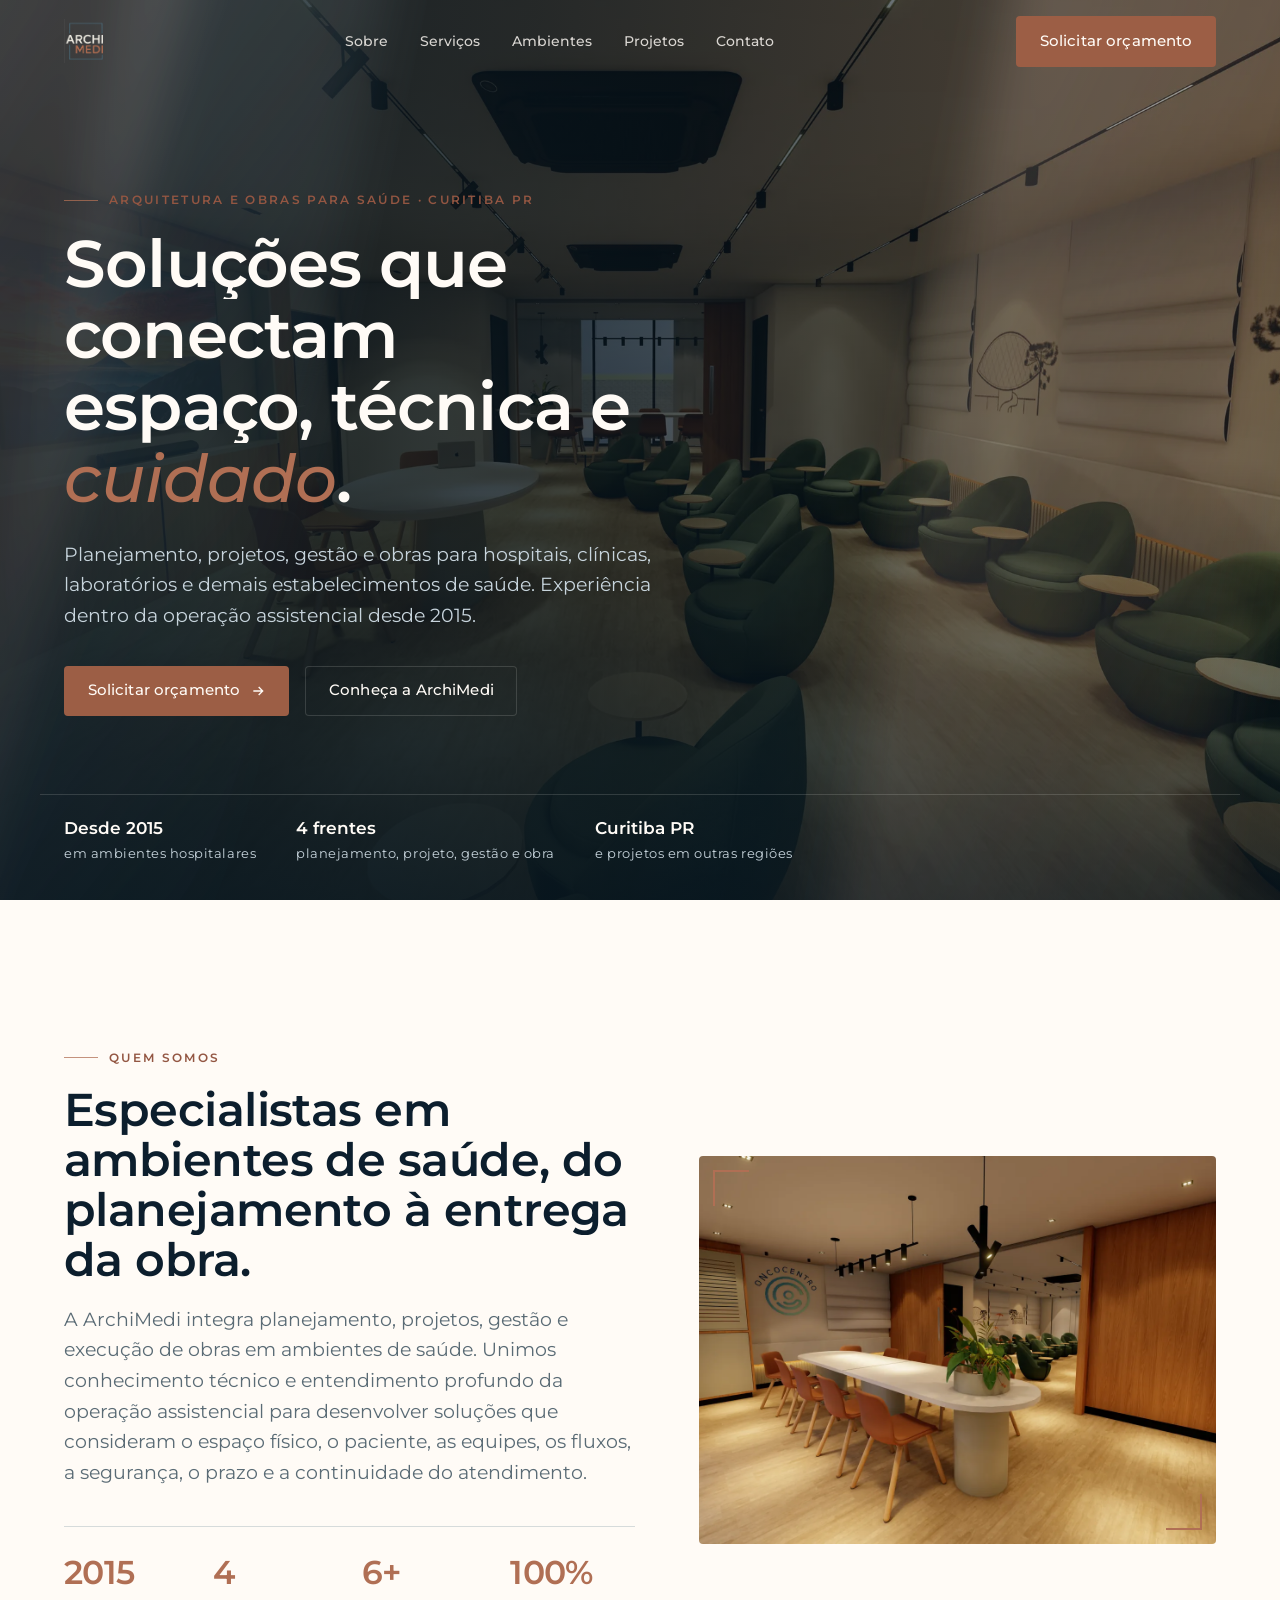
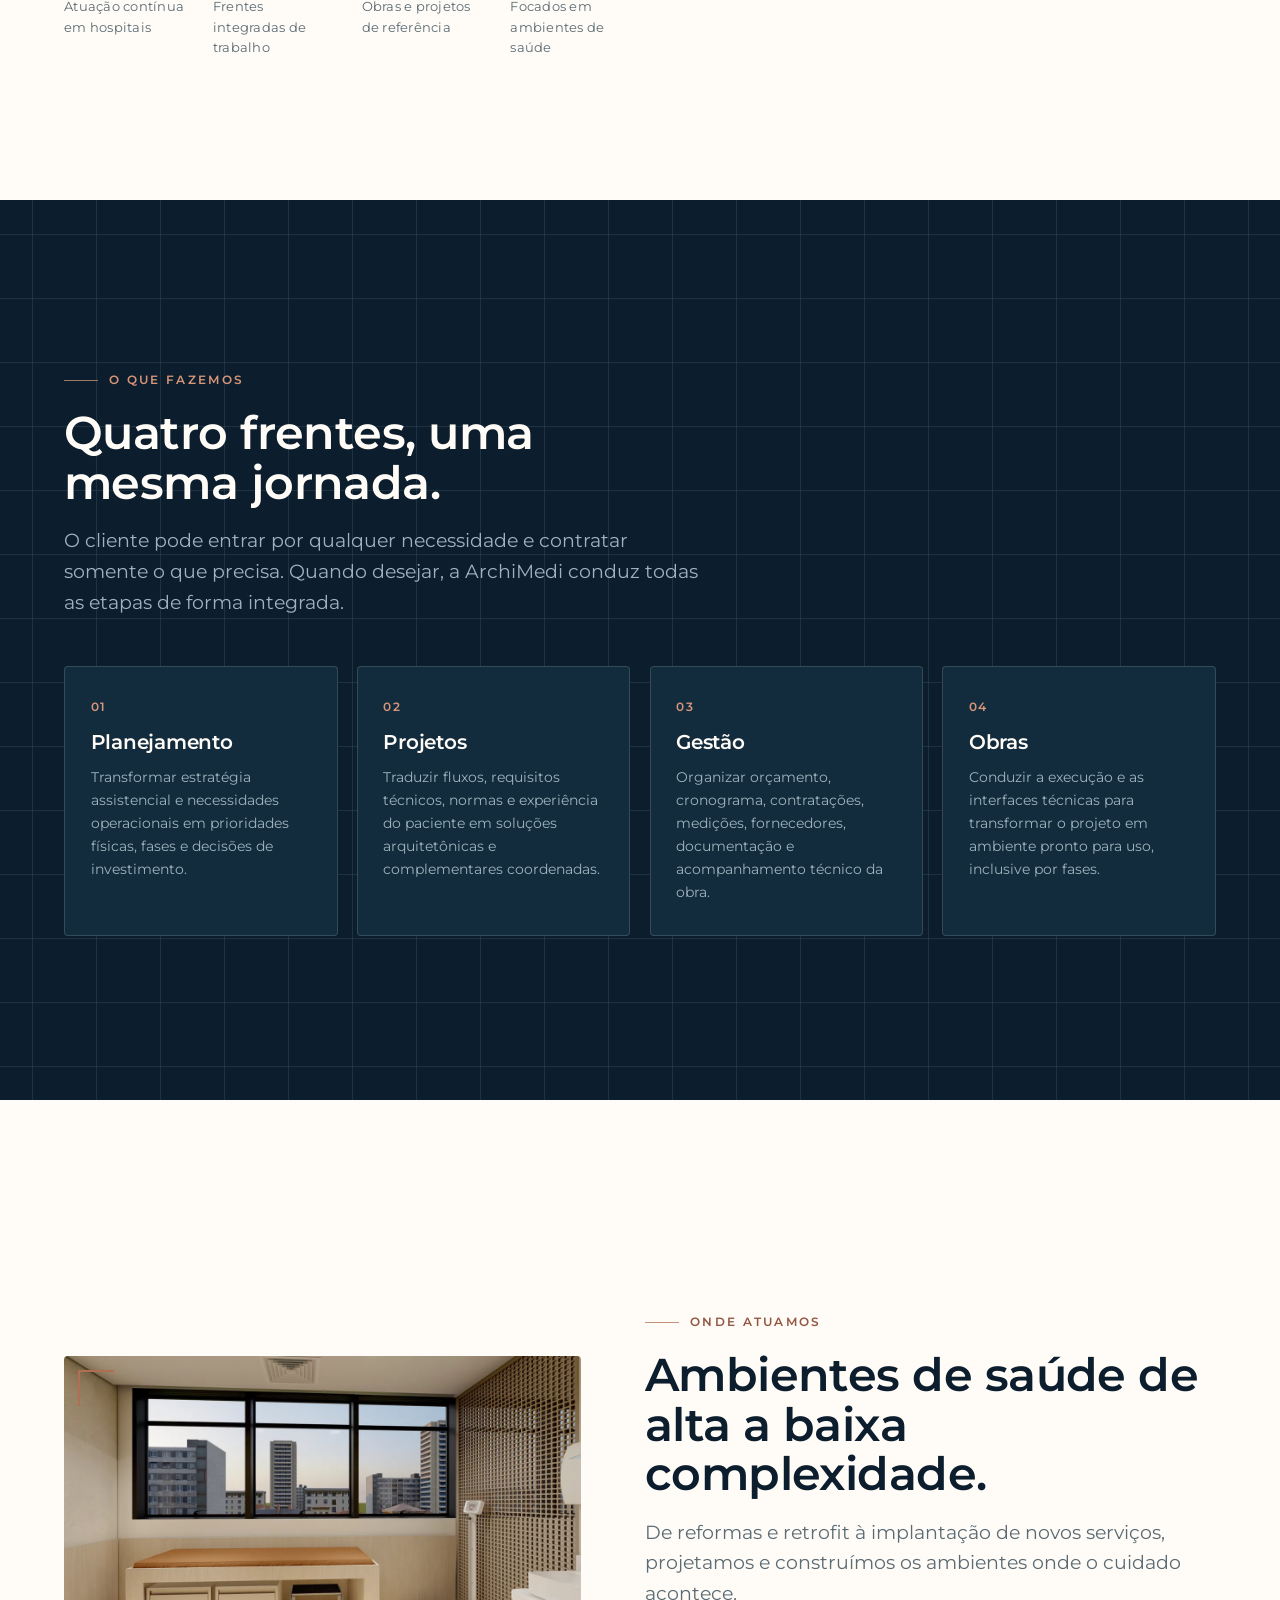
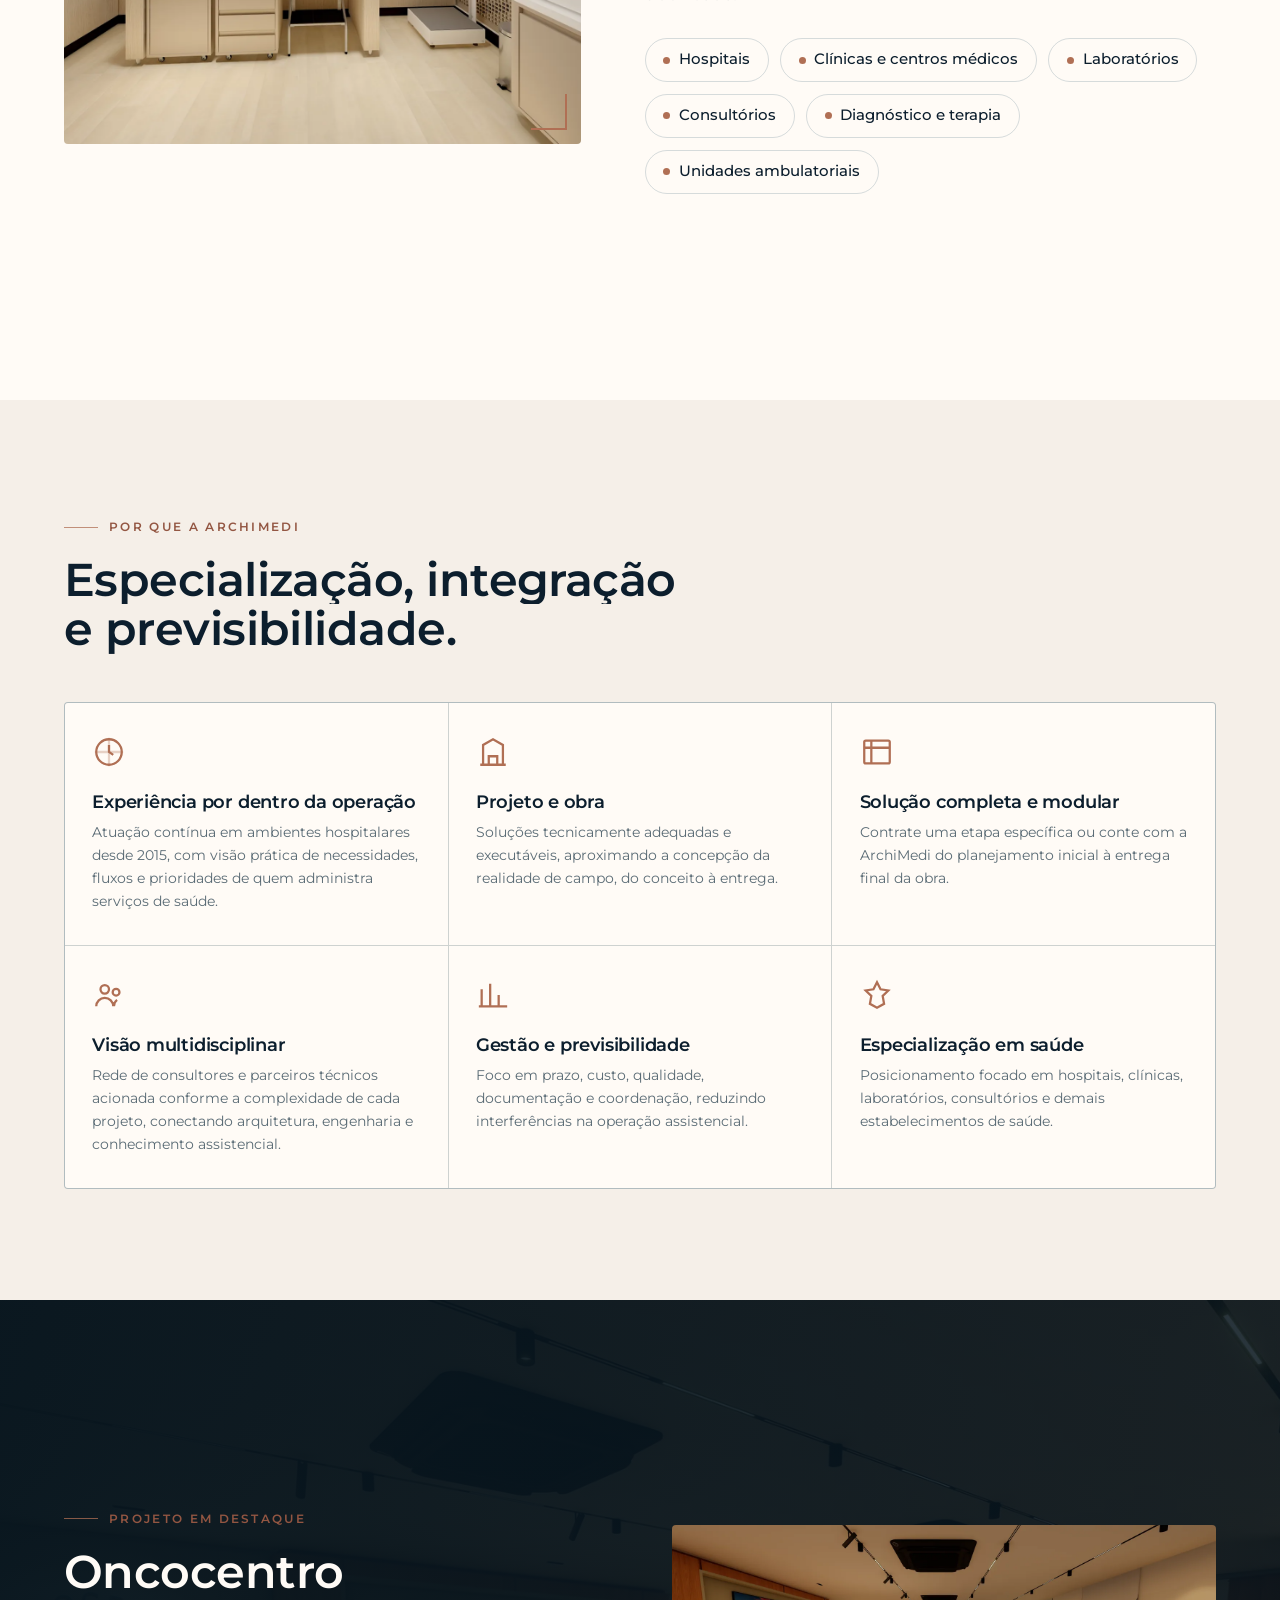
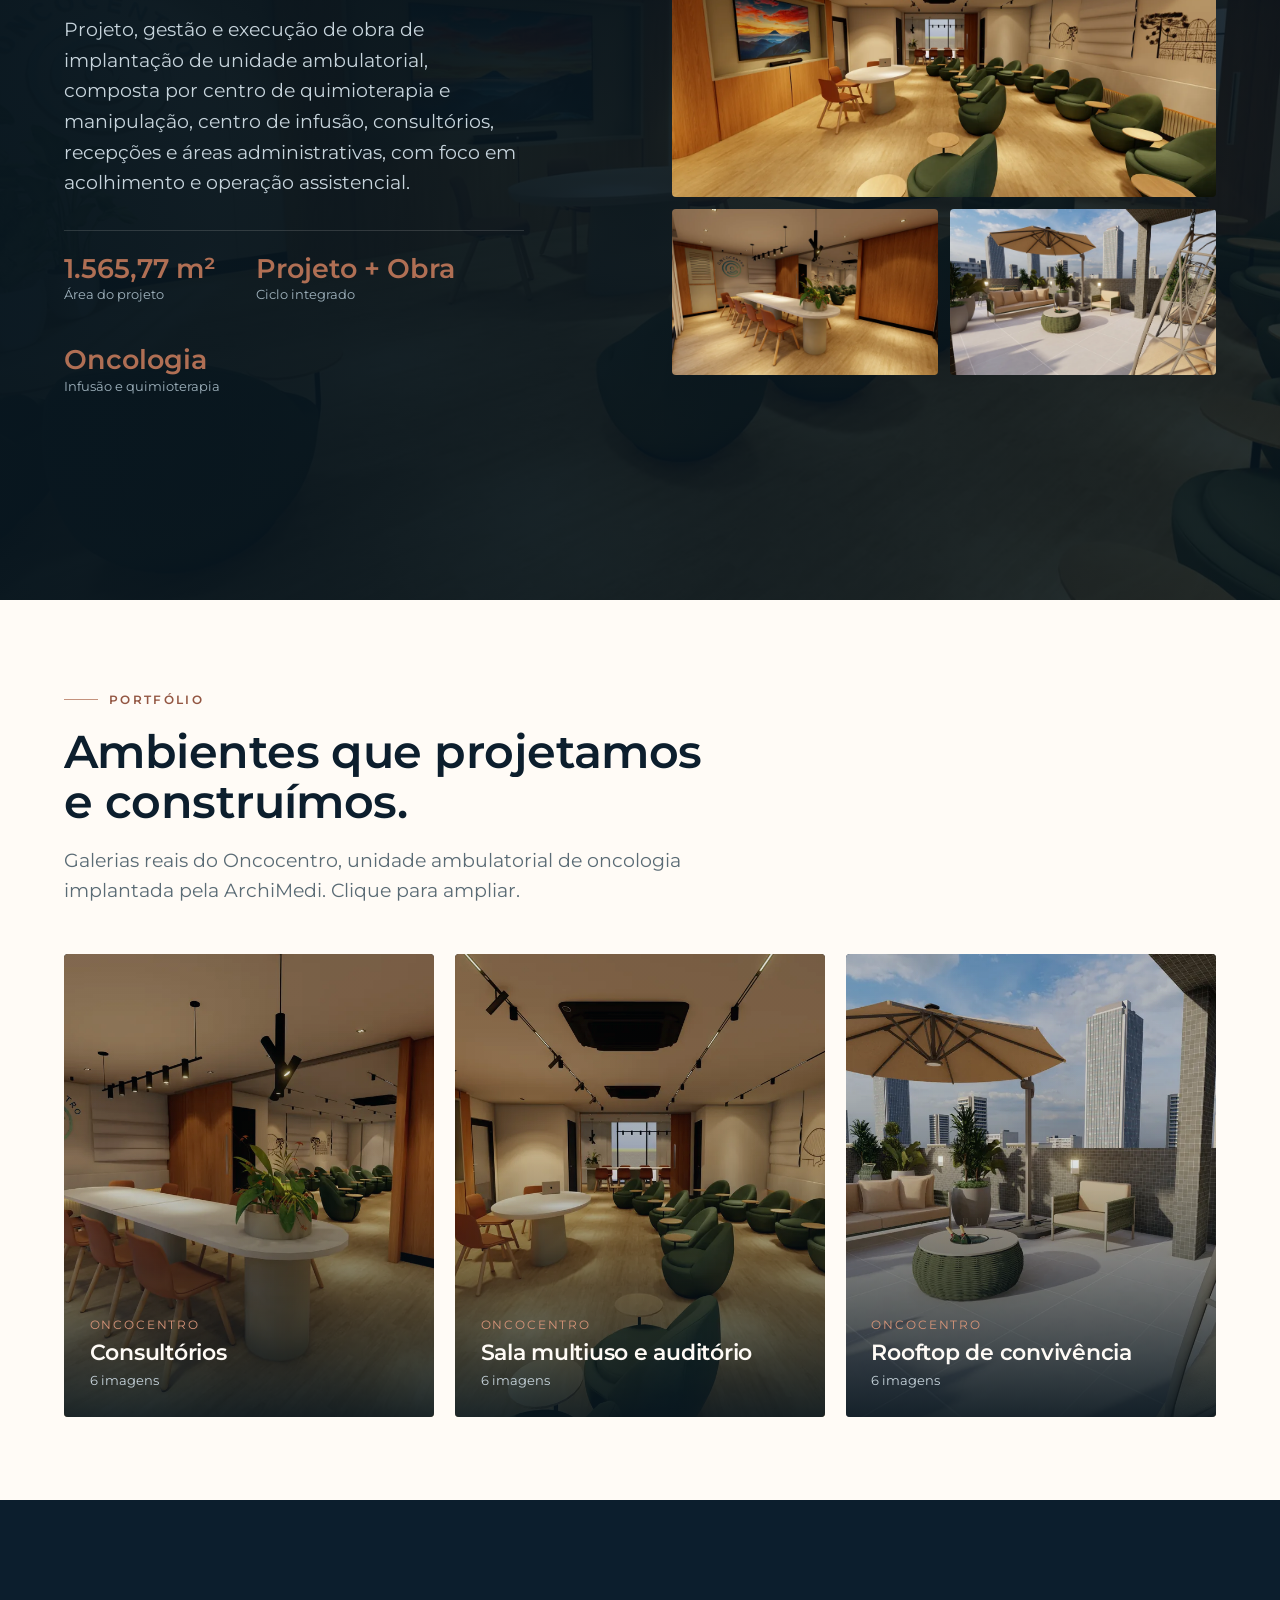
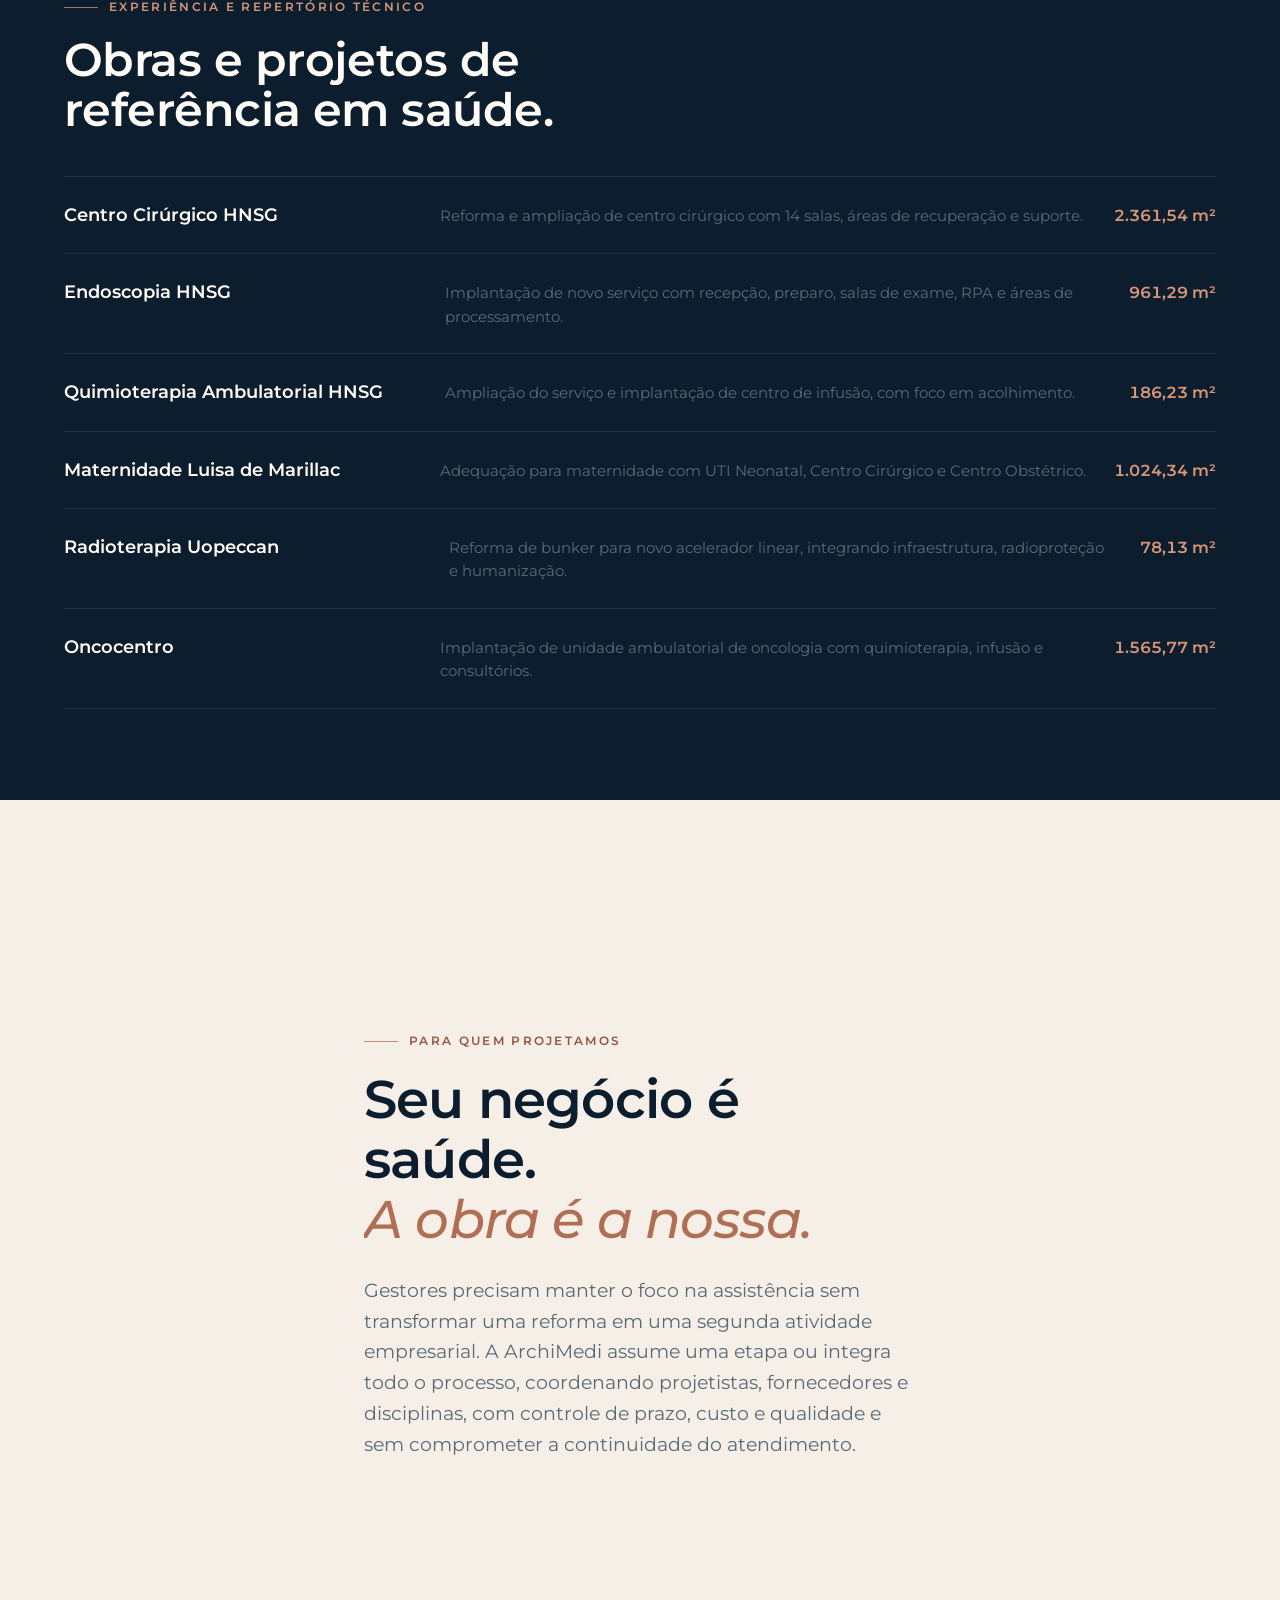
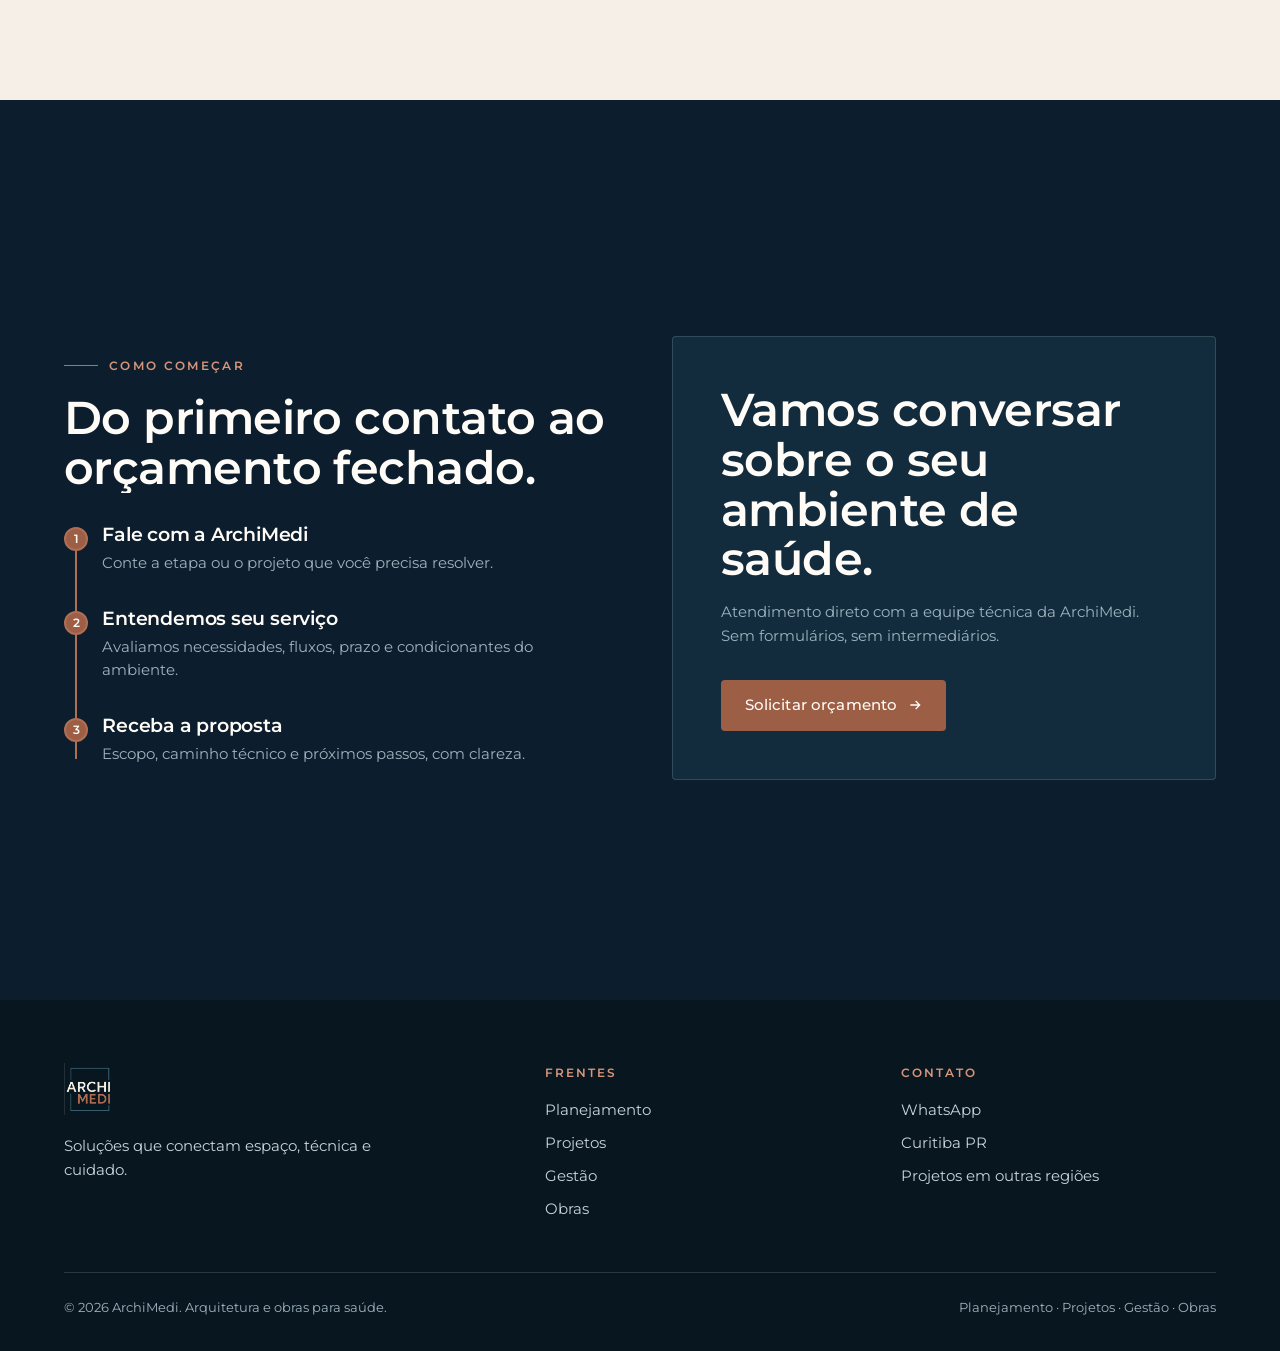
==== public_html/index.html @ e1d3fda1 "ArchiMedi: site institucional (deploy-vercel + public_html) Front-end estático (HTML/CSS/JS vanilla)" ====
<!doctype html>
<html lang="pt-BR" data-motion="on">
<head>
<meta charset="utf-8">
<meta name="viewport" content="width=device-width, initial-scale=1, viewport-fit=cover">
<title>ArchiMedi | Arquitetura e obras para saúde</title>
<meta name="description" content="ArchiMedi: planejamento, projetos, gestão e obras para ambientes de saúde. Arquitetura hospitalar, projeto de clínica e obra hospitalar com experiência na operação assistencial desde 2015. Curitiba PR.">
<meta name="theme-color" content="#0C1E2D">
<link rel="canonical" href="https://archimedi.com.br/">
<meta property="og:type" content="website">
<meta property="og:title" content="ArchiMedi | Arquitetura e obras para saúde">
<meta property="og:description" content="Soluções que conectam espaço, técnica e cuidado. Planejamento, projetos, gestão e obras para hospitais, clínicas e laboratórios.">
<meta property="og:image" content="assets/img/hero.webp">
<link rel="icon" href="assets/img/favicon.svg" type="image/svg+xml">
<link rel="preconnect" href="https://fonts.googleapis.com">
<link rel="preconnect" href="https://fonts.gstatic.com" crossorigin>
<link href="https://fonts.googleapis.com/css2?family=Montserrat:ital,wght@0,300;0,400;0,500;0,600;1,400;1,500&display=swap" rel="stylesheet">
<link rel="stylesheet" href="css/styles.css">
<noscript><style>html[data-motion] [data-reveal]{opacity:1!important;transform:none!important;filter:none!important}.loader{display:none!important}</style></noscript>
</head>
<body>

<!-- LOADER -->
<div class="loader" aria-hidden="true">
  <img src="assets/logos/logo-on-dark.webp" alt="">
  <span class="lo-bar"></span>
</div>

<div class="progress" aria-hidden="true"></div>

<!-- HEADER -->
<header class="header">
  <div class="container">
    <a href="#top" class="brand" aria-label="ArchiMedi, página inicial">
      <img src="assets/logos/logo-on-dark.webp" alt="ArchiMedi">
    </a>
    <nav class="nav" aria-label="Navegação principal">
      <a href="#sobre">Sobre</a>
      <a href="#servicos">Serviços</a>
      <a href="#ambientes">Ambientes</a>
      <a href="#projetos">Projetos</a>
      <a href="#contato">Contato</a>
    </nav>
    <div class="header-cta">
      <a class="btn btn-primary" data-wa="os serviços da ArchiMedi">Solicitar orçamento</a>
      <button class="burger" aria-label="Abrir menu" aria-expanded="false"><span></span><span></span><span></span></button>
    </div>
  </div>
</header>

<!-- HERO -->
<section class="hero" id="top">
  <div class="hero-bg"><img src="assets/img/hero.webp" alt="Ambiente de saúde projetado pela ArchiMedi, sala multiuso com iluminação natural"></div>
  <div class="hero-light" aria-hidden="true"><img src="assets/img/hero-light.svg" alt=""></div>
  <div class="container">
    <div class="hero-inner">
      <span class="eyebrow"><span class="rule"></span>Arquitetura e obras para saúde · Curitiba PR</span>
      <h1 class="h-display" data-word>Soluções que conectam espaço, técnica e <em>cuidado</em>.</h1>
      <p class="lead" data-reveal>Planejamento, projetos, gestão e obras para hospitais, clínicas, laboratórios e demais estabelecimentos de saúde. Experiência dentro da operação assistencial desde 2015.</p>
      <div class="hero-actions" data-reveal>
        <a class="btn btn-primary" data-wa="um projeto ou obra em ambiente de saúde">Solicitar orçamento <svg class="arw" width="16" height="16" viewBox="0 0 24 24" fill="none" stroke="currentColor" stroke-width="2"><path d="M5 12h14M13 6l6 6-6 6"/></svg></a>
        <a class="btn btn-ghost" href="#sobre">Conheça a ArchiMedi</a>
      </div>
    </div>
  </div>
  <div class="hero-meta" aria-hidden="false">
    <div class="container">
      <div class="mi"><b>Desde 2015</b>em ambientes hospitalares</div>
      <div class="mi"><b>4 frentes</b>planejamento, projeto, gestão e obra</div>
      <div class="mi"><b>Curitiba PR</b>e projetos em outras regiões</div>
    </div>
  </div>
</section>

<!-- QUEM SOMOS -->
<section class="section" id="sobre">
  <div class="container">
    <div class="split">
      <div class="about-text">
        <span class="eyebrow" data-reveal><span class="rule"></span>Quem somos</span>
        <h2 class="h-section" data-word>Especialistas em ambientes de saúde, do planejamento à entrega da obra.</h2>
        <p class="lead" data-reveal style="margin-top:1.2rem">A ArchiMedi integra planejamento, projetos, gestão e execução de obras em ambientes de saúde. Unimos conhecimento técnico e entendimento profundo da operação assistencial para desenvolver soluções que consideram o espaço físico, o paciente, as equipes, os fluxos, a segurança, o prazo e a continuidade do atendimento.</p>
        <div class="stats">
          <div class="stat" data-reveal><b>2015</b><span>Atuação contínua em hospitais</span></div>
          <div class="stat" data-reveal><b data-count="4">4</b><span>Frentes integradas de trabalho</span></div>
          <div class="stat" data-reveal><b data-count="6" data-suffix="+">6+</b><span>Obras e projetos de referência</span></div>
          <div class="stat" data-reveal><b data-count="100" data-suffix="%">100%</b><span>Focados em ambientes de saúde</span></div>
        </div>
      </div>
      <div class="split-media frame" data-reveal>
        <img src="assets/img/about.webp" alt="Sala de reunião e consultório em ambiente de saúde projetado pela ArchiMedi">
      </div>
    </div>
  </div>
</section>

<!-- SERVIÇOS / PILARES -->
<section class="section dark grid-texture" id="servicos">
  <div class="container">
    <div class="section-head">
      <span class="eyebrow" data-reveal><span class="rule"></span>O que fazemos</span>
      <h2 class="h-section" data-word>Quatro frentes, uma mesma jornada.</h2>
      <p class="lead" data-reveal>O cliente pode entrar por qualquer necessidade e contratar somente o que precisa. Quando desejar, a ArchiMedi conduz todas as etapas de forma integrada.</p>
    </div>
    <div class="pillars">
      <article class="pillar" data-reveal>
        <div class="num">01</div><h3>Planejamento</h3>
        <p>Transformar estratégia assistencial e necessidades operacionais em prioridades físicas, fases e decisões de investimento.</p>
        <span class="barline"></span>
      </article>
      <article class="pillar" data-reveal>
        <div class="num">02</div><h3>Projetos</h3>
        <p>Traduzir fluxos, requisitos técnicos, normas e experiência do paciente em soluções arquitetônicas e complementares coordenadas.</p>
        <span class="barline"></span>
      </article>
      <article class="pillar" data-reveal>
        <div class="num">03</div><h3>Gestão</h3>
        <p>Organizar orçamento, cronograma, contratações, medições, fornecedores, documentação e acompanhamento técnico da obra.</p>
        <span class="barline"></span>
      </article>
      <article class="pillar" data-reveal>
        <div class="num">04</div><h3>Obras</h3>
        <p>Conduzir a execução e as interfaces técnicas para transformar o projeto em ambiente pronto para uso, inclusive por fases.</p>
        <span class="barline"></span>
      </article>
    </div>
  </div>
</section>

<!-- AMBIENTES -->
<section class="section" id="ambientes">
  <div class="container">
    <div class="split rev">
      <div class="split-media frame" data-reveal>
        <img src="assets/img/ambientes.webp" alt="Consultório e sala técnica de ambiente de saúde">
      </div>
      <div>
        <span class="eyebrow" data-reveal><span class="rule"></span>Onde atuamos</span>
        <h2 class="h-section" data-word>Ambientes de saúde de alta a baixa complexidade.</h2>
        <p class="lead" data-reveal style="margin-top:1.1rem">De reformas e retrofit à implantação de novos serviços, projetamos e construímos os ambientes onde o cuidado acontece.</p>
        <div class="env-list">
          <span class="chip" data-reveal><span class="dot"></span>Hospitais</span>
          <span class="chip" data-reveal><span class="dot"></span>Clínicas e centros médicos</span>
          <span class="chip" data-reveal><span class="dot"></span>Laboratórios</span>
          <span class="chip" data-reveal><span class="dot"></span>Consultórios</span>
          <span class="chip" data-reveal><span class="dot"></span>Diagnóstico e terapia</span>
          <span class="chip" data-reveal><span class="dot"></span>Unidades ambulatoriais</span>
        </div>
      </div>
    </div>
  </div>
</section>

<!-- DIFERENCIAIS -->
<section class="section" id="diferenciais" style="background:#F5EFE8">
  <div class="container">
    <div class="section-head">
      <span class="eyebrow" data-reveal><span class="rule"></span>Por que a ArchiMedi</span>
      <h2 class="h-section" data-word>Especialização, integração e previsibilidade.</h2>
    </div>
    <div class="diffs">
      <div class="diff" data-reveal>
        <svg class="di" viewBox="0 0 24 24" fill="none" stroke="currentColor" stroke-width="1.6"><path d="M12 2v20M2 12h20" opacity=".3"/><circle cx="12" cy="12" r="9"/><path d="M12 7v5l3 2"/></svg>
        <h3>Experiência por dentro da operação</h3>
        <p>Atuação contínua em ambientes hospitalares desde 2015, com visão prática de necessidades, fluxos e prioridades de quem administra serviços de saúde.</p>
      </div>
      <div class="diff" data-reveal>
        <svg class="di" viewBox="0 0 24 24" fill="none" stroke="currentColor" stroke-width="1.6"><path d="M3 21h18M5 21V7l7-4 7 4v14M9 21v-6h6v6"/></svg>
        <h3>Projeto e obra</h3>
        <p>Soluções tecnicamente adequadas e executáveis, aproximando a concepção da realidade de campo, do conceito à entrega.</p>
      </div>
      <div class="diff" data-reveal>
        <svg class="di" viewBox="0 0 24 24" fill="none" stroke="currentColor" stroke-width="1.6"><rect x="3" y="4" width="18" height="16" rx="1"/><path d="M3 9h18M8 4v16"/></svg>
        <h3>Solução completa e modular</h3>
        <p>Contrate uma etapa específica ou conte com a ArchiMedi do planejamento inicial à entrega final da obra.</p>
      </div>
      <div class="diff" data-reveal>
        <svg class="di" viewBox="0 0 24 24" fill="none" stroke="currentColor" stroke-width="1.6"><circle cx="9" cy="8" r="3"/><circle cx="17" cy="10" r="2.4"/><path d="M3 20c0-3.3 2.7-6 6-6s6 2.7 6 6M15.5 20c0-2 .8-3.6 2.2-4.6"/></svg>
        <h3>Visão multidisciplinar</h3>
        <p>Rede de consultores e parceiros técnicos acionada conforme a complexidade de cada projeto, conectando arquitetura, engenharia e conhecimento assistencial.</p>
      </div>
      <div class="diff" data-reveal>
        <svg class="di" viewBox="0 0 24 24" fill="none" stroke="currentColor" stroke-width="1.6"><path d="M4 20V8M10 20V4M16 20v-8M22 20H2"/></svg>
        <h3>Gestão e previsibilidade</h3>
        <p>Foco em prazo, custo, qualidade, documentação e coordenação, reduzindo interferências na operação assistencial.</p>
      </div>
      <div class="diff" data-reveal>
        <svg class="di" viewBox="0 0 24 24" fill="none" stroke="currentColor" stroke-width="1.6"><path d="M12 3l2.5 5 5.5.8-4 3.9 1 5.5L12 21l-5-2.8 1-5.5-4-3.9 5.5-.8z"/></svg>
        <h3>Especialização em saúde</h3>
        <p>Posicionamento focado em hospitais, clínicas, laboratórios, consultórios e demais estabelecimentos de saúde.</p>
      </div>
    </div>
  </div>
</section>

<!-- DESTAQUE: ONCOCENTRO -->
<section class="showcase" id="projetos">
  <div class="showcase-bg"><img src="assets/img/showcase.webp" alt=""></div>
  <div class="container">
    <div class="showcase-grid">
      <div class="showcase-copy">
        <span class="eyebrow" data-reveal><span class="rule"></span>Projeto em destaque</span>
        <h2 class="h-section" data-word>Oncocentro</h2>
        <p class="lead" data-reveal style="margin-top:1.1rem">Projeto, gestão e execução de obra de implantação de unidade ambulatorial, composta por centro de quimioterapia e manipulação, centro de infusão, consultórios, recepções e áreas administrativas, com foco em acolhimento e operação assistencial.</p>
        <div class="showcase-stats">
          <div class="s" data-reveal><b>1.565,77 m²</b><span>Área do projeto</span></div>
          <div class="s" data-reveal><b>Projeto + Obra</b><span>Ciclo integrado</span></div>
          <div class="s" data-reveal><b>Oncologia</b><span>Infusão e quimioterapia</span></div>
        </div>
      </div>
      <div class="mini-gal" data-reveal>
        <figure class="gitem" data-gallery="assets/img/portfolio/sala-auditorio/00.webp|assets/img/portfolio/sala-auditorio/01.webp|assets/img/portfolio/sala-auditorio/02.webp|assets/img/portfolio/sala-auditorio/03.webp|assets/img/portfolio/sala-auditorio/04.webp|assets/img/portfolio/sala-auditorio/05.webp"><img src="assets/img/portfolio/sala-auditorio/00.webp" alt="Sala multiuso e auditório do Oncocentro"></figure>
        <figure class="gitem" data-gallery="assets/img/portfolio/consultorios/00.webp|assets/img/portfolio/consultorios/01.webp|assets/img/portfolio/consultorios/02.webp|assets/img/portfolio/consultorios/03.webp|assets/img/portfolio/consultorios/04.webp|assets/img/portfolio/consultorios/05.webp"><img src="assets/img/portfolio/consultorios/00.webp" alt="Consultório do Oncocentro"></figure>
        <figure class="gitem" data-gallery="assets/img/portfolio/rooftop/00.webp|assets/img/portfolio/rooftop/01.webp|assets/img/portfolio/rooftop/02.webp|assets/img/portfolio/rooftop/03.webp|assets/img/portfolio/rooftop/04.webp|assets/img/portfolio/rooftop/05.webp"><img src="assets/img/portfolio/rooftop/00.webp" alt="Rooftop de convivência do Oncocentro"></figure>
      </div>
    </div>
  </div>
</section>

<!-- PORTFÓLIO GRID -->
<section class="section" id="portfolio">
  <div class="container">
    <div class="section-head">
      <span class="eyebrow" data-reveal><span class="rule"></span>Portfólio</span>
      <h2 class="h-section" data-word>Ambientes que projetamos e construímos.</h2>
      <p class="lead" data-reveal>Galerias reais do Oncocentro, unidade ambulatorial de oncologia implantada pela ArchiMedi. Clique para ampliar.</p>
    </div>
    <div class="pf-grid">
      <article class="pf-card" data-reveal data-gallery="assets/img/portfolio/consultorios/00.webp|assets/img/portfolio/consultorios/01.webp|assets/img/portfolio/consultorios/02.webp|assets/img/portfolio/consultorios/03.webp|assets/img/portfolio/consultorios/04.webp|assets/img/portfolio/consultorios/05.webp">
        <img src="assets/img/portfolio/consultorios/00.webp" alt="Consultórios do Oncocentro">
        <div class="pf-zoom"><svg viewBox="0 0 24 24" fill="none" stroke="currentColor" stroke-width="2"><circle cx="11" cy="11" r="7"/><path d="M21 21l-4.3-4.3M11 8v6M8 11h6"/></svg></div>
        <div class="pf-ov"><span class="pf-city">Oncocentro</span><h3>Consultórios</h3><span class="pf-count">6 imagens</span></div>
      </article>
      <article class="pf-card" data-reveal data-gallery="assets/img/portfolio/sala-auditorio/00.webp|assets/img/portfolio/sala-auditorio/01.webp|assets/img/portfolio/sala-auditorio/02.webp|assets/img/portfolio/sala-auditorio/03.webp|assets/img/portfolio/sala-auditorio/04.webp|assets/img/portfolio/sala-auditorio/05.webp">
        <img src="assets/img/portfolio/sala-auditorio/00.webp" alt="Sala multiuso e auditório do Oncocentro">
        <div class="pf-zoom"><svg viewBox="0 0 24 24" fill="none" stroke="currentColor" stroke-width="2"><circle cx="11" cy="11" r="7"/><path d="M21 21l-4.3-4.3M11 8v6M8 11h6"/></svg></div>
        <div class="pf-ov"><span class="pf-city">Oncocentro</span><h3>Sala multiuso e auditório</h3><span class="pf-count">6 imagens</span></div>
      </article>
      <article class="pf-card" data-reveal data-gallery="assets/img/portfolio/rooftop/00.webp|assets/img/portfolio/rooftop/01.webp|assets/img/portfolio/rooftop/02.webp|assets/img/portfolio/rooftop/03.webp|assets/img/portfolio/rooftop/04.webp|assets/img/portfolio/rooftop/05.webp">
        <img src="assets/img/portfolio/rooftop/00.webp" alt="Rooftop de convivência do Oncocentro">
        <div class="pf-zoom"><svg viewBox="0 0 24 24" fill="none" stroke="currentColor" stroke-width="2"><circle cx="11" cy="11" r="7"/><path d="M21 21l-4.3-4.3M11 8v6M8 11h6"/></svg></div>
        <div class="pf-ov"><span class="pf-city">Oncocentro</span><h3>Rooftop de convivência</h3><span class="pf-count">6 imagens</span></div>
      </article>
    </div>
  </div>
</section>

<!-- REPERTÓRIO TÉCNICO -->
<section class="section dark" id="repertorio">
  <div class="container">
    <div class="section-head">
      <span class="eyebrow" data-reveal><span class="rule"></span>Experiência e repertório técnico</span>
      <h2 class="h-section" data-word>Obras e projetos de referência em saúde.</h2>
    </div>
    <div class="repo">
      <div class="repo-row" data-reveal><div class="rp-name">Centro Cirúrgico HNSG</div><div class="rp-desc">Reforma e ampliação de centro cirúrgico com 14 salas, áreas de recuperação e suporte.</div><div class="rp-area">2.361,54 m²</div></div>
      <div class="repo-row" data-reveal><div class="rp-name">Endoscopia HNSG</div><div class="rp-desc">Implantação de novo serviço com recepção, preparo, salas de exame, RPA e áreas de processamento.</div><div class="rp-area">961,29 m²</div></div>
      <div class="repo-row" data-reveal><div class="rp-name">Quimioterapia Ambulatorial HNSG</div><div class="rp-desc">Ampliação do serviço e implantação de centro de infusão, com foco em acolhimento.</div><div class="rp-area">186,23 m²</div></div>
      <div class="repo-row" data-reveal><div class="rp-name">Maternidade Luisa de Marillac</div><div class="rp-desc">Adequação para maternidade com UTI Neonatal, Centro Cirúrgico e Centro Obstétrico.</div><div class="rp-area">1.024,34 m²</div></div>
      <div class="repo-row" data-reveal><div class="rp-name">Radioterapia Uopeccan</div><div class="rp-desc">Reforma de bunker para novo acelerador linear, integrando infraestrutura, radioproteção e humanização.</div><div class="rp-area">78,13 m²</div></div>
      <div class="repo-row" data-reveal><div class="rp-name">Oncocentro</div><div class="rp-desc">Implantação de unidade ambulatorial de oncologia com quimioterapia, infusão e consultórios.</div><div class="rp-area">1.565,77 m²</div></div>
    </div>
  </div>
</section>

<!-- DORES / CITAÇÃO -->
<section class="section quote-sec grid-texture" style="background:#F5EFE8">
  <div class="container">
    <span class="eyebrow" data-reveal><span class="rule"></span>Para quem projetamos</span>
    <p class="big-quote" data-word>Seu negócio é saúde. <em>A obra é a nossa.</em></p>
    <p class="lead" data-reveal>Gestores precisam manter o foco na assistência sem transformar uma reforma em uma segunda atividade empresarial. A ArchiMedi assume uma etapa ou integra todo o processo, coordenando projetistas, fornecedores e disciplinas, com controle de prazo, custo e qualidade e sem comprometer a continuidade do atendimento.</p>
  </div>
</section>

<!-- COMO FUNCIONA + CTA -->
<section class="section dark" id="contato">
  <div class="container">
    <div class="steps-wrap">
      <div>
        <span class="eyebrow" data-reveal><span class="rule"></span>Como começar</span>
        <h2 class="h-section" data-word>Do primeiro contato ao orçamento fechado.</h2>
        <div class="steps" style="margin-top:2rem">
          <span class="track"><i></i></span>
          <div class="step"><span class="sd">1</span><h3>Fale com a ArchiMedi</h3><p>Conte a etapa ou o projeto que você precisa resolver.</p></div>
          <div class="step"><span class="sd">2</span><h3>Entendemos seu serviço</h3><p>Avaliamos necessidades, fluxos, prazo e condicionantes do ambiente.</p></div>
          <div class="step"><span class="sd">3</span><h3>Receba a proposta</h3><p>Escopo, caminho técnico e próximos passos, com clareza.</p></div>
        </div>
      </div>
      <div class="cta-card" data-reveal>
        <h2 class="h-section">Vamos conversar sobre o seu ambiente de saúde.</h2>
        <p>Atendimento direto com a equipe técnica da ArchiMedi. Sem formulários, sem intermediários.</p>
        <a class="btn btn-primary" data-wa="um projeto ou obra em ambiente de saúde">Solicitar orçamento <svg class="arw" width="16" height="16" viewBox="0 0 24 24" fill="none" stroke="currentColor" stroke-width="2"><path d="M5 12h14M13 6l6 6-6 6"/></svg></a>
      </div>
    </div>
  </div>
</section>

<!-- FOOTER -->
<footer class="footer">
  <div class="container">
    <div class="footer-top">
      <div>
        <img class="flogo" src="assets/logos/logo-on-dark.webp" alt="ArchiMedi">
        <p class="fsig">Soluções que conectam espaço, técnica e cuidado.</p>
      </div>
      <div>
        <h4>Frentes</h4>
        <ul>
          <li><a href="#servicos">Planejamento</a></li>
          <li><a href="#servicos">Projetos</a></li>
          <li><a href="#servicos">Gestão</a></li>
          <li><a href="#servicos">Obras</a></li>
        </ul>
      </div>
      <div>
        <h4>Contato</h4>
        <ul>
          <li><a data-wa="os serviços da ArchiMedi">WhatsApp</a></li>
          <li>Curitiba PR</li>
          <li>Projetos em outras regiões</li>
        </ul>
      </div>
    </div>
    <div class="footer-bot">
      <span>© <span id="yr">2026</span> ArchiMedi. Arquitetura e obras para saúde.</span>
      <span>Planejamento · Projetos · Gestão · Obras</span>
    </div>
  </div>
</footer>

<!-- LIGHTBOX -->
<div class="lb" role="dialog" aria-modal="true" aria-label="Galeria de imagens">
  <button class="lb-close" aria-label="Fechar"><svg viewBox="0 0 24 24" fill="none" stroke="currentColor" stroke-width="2"><path d="M6 6l12 12M18 6L6 18"/></svg></button>
  <button class="lb-nav lb-prev" aria-label="Anterior"><svg viewBox="0 0 24 24" fill="none" stroke="currentColor" stroke-width="2"><path d="M15 6l-6 6 6 6"/></svg></button>
  <img class="lb-img" src="" alt="Imagem ampliada do projeto">
  <button class="lb-nav lb-next" aria-label="Próxima"><svg viewBox="0 0 24 24" fill="none" stroke="currentColor" stroke-width="2"><path d="M9 6l6 6-6 6"/></svg></button>
  <div class="lb-counter"></div>
</div>

<script>document.getElementById('yr').textContent=new Date().getFullYear();</script>
<script>
/* Failsafe independente: se o motor não rodar, garante que tudo apareça e o loader some. */
setTimeout(function(){
  var l=document.querySelector('.loader'); if(l) l.classList.add('done');
  document.querySelectorAll('[data-reveal]:not(.is-in),[data-word]:not(.is-in)').forEach(function(e){e.classList.add('is-in');});
},3000);
</script>
<script src="js/app.js"></script>
</body>
</html>
---- public_html/css/styles.css ----
/* ============================================================
   ArchiMedi — arquitetura e obras para saúde
   Design system derivado do Manual de Marca real do cliente.
   ============================================================ */

:root{
  --azul-escuro:#0C1E2D;
  --azul-900:#08161F;
  --azul-700:#122C3E;
  --terracota:#B06F54;
  --terracota-hover:#9C5E45;
  --terracota-txt-light:#935642; /* terracota escurecido p/ texto pequeno sobre claro (AA) */
  --terracota-txt-dark:#D79579;  /* terracota clareado p/ texto pequeno sobre escuro (AA) */
  --cta:#9C5E45;                 /* fundo do botão primário: off-white passa AA */
  --cta-hover:#844B37;
  --azul-claro:#547585;
  --off-white:#FFFBF6;
  --muted:#5A6B75;
  --muted-on-dark:#9FB2BD;
  --linha:rgba(84,117,133,.24);
  --linha-dark:rgba(255,251,246,.14);

  --ff:'Montserrat',system-ui,-apple-system,'Segoe UI',Roboto,sans-serif;
  --container:1200px;
  --pad:24px;
  --radius:4px;
  --e:cubic-bezier(.16,.84,.28,1);
  --e2:cubic-bezier(.4,0,.2,1);
  --header-h:76px;
}

*{box-sizing:border-box}
html{scroll-behavior:auto;scroll-padding-top:var(--header-h);-webkit-text-size-adjust:100%}
body{
  margin:0;font-family:var(--ff);background:var(--off-white);color:var(--azul-escuro);
  font-weight:400;line-height:1.6;font-size:clamp(15px,1.05vw,16.5px);
  -webkit-font-smoothing:antialiased;overflow-x:hidden;
}
img{max-width:100%;display:block}
a{color:inherit;text-decoration:none}
[hidden]{display:none!important}
::selection{background:var(--terracota);color:var(--off-white)}

.container{width:100%;max-width:var(--container);margin:0 auto;padding:0 var(--pad)}

/* foco visível (WCAG) */
:focus-visible{outline:2px solid var(--terracota);outline-offset:3px;border-radius:2px}
.dark :focus-visible,.hero :focus-visible,.showcase :focus-visible,.lb :focus-visible{outline-color:#E3A583}
[data-gallery]{cursor:pointer}

/* ---------- Tipografia ---------- */
h1,h2,h3{font-weight:600;line-height:1.08;letter-spacing:-.012em;margin:0}
.h-display{font-size:clamp(2.35rem,5.2vw,4.15rem)}
.h-section{font-size:clamp(1.85rem,3.6vw,2.9rem)}
.lead{font-size:clamp(1.02rem,1.5vw,1.2rem);color:var(--muted);max-width:60ch}
.dark .lead{color:var(--muted-on-dark)}
p{margin:0 0 1rem}

.eyebrow{
  display:inline-flex;align-items:center;gap:.7rem;
  font-size:.72rem;font-weight:600;letter-spacing:.2em;text-transform:uppercase;
  color:var(--terracota-txt-light);margin-bottom:1.15rem;
}
.eyebrow .rule{width:34px;height:1px;background:var(--terracota);opacity:.75;display:inline-block}
.dark .eyebrow{color:#D79579}
.dark .eyebrow .rule{background:#D79579}

.accent{color:var(--terracota)}
em{font-style:italic;color:var(--terracota);font-weight:500}

/* ---------- Botões ---------- */
.btn{
  display:inline-flex;align-items:center;gap:.6rem;cursor:pointer;border:0;
  font-family:inherit;font-weight:500;font-size:.92rem;letter-spacing:.01em;
  padding:.92em 1.6em;border-radius:var(--radius);transition:background .3s var(--e2),transform .2s var(--e2),color .3s var(--e2);
}
.btn .arw{transition:transform .3s var(--e2)}
.btn:hover .arw{transform:translateX(4px)}
.btn:active{transform:scale(.98)}
.btn-primary{background:var(--cta);color:var(--off-white)}
.btn-primary:hover{background:var(--cta-hover)}
.btn-ghost{background:transparent;color:var(--off-white);box-shadow:inset 0 0 0 1px var(--linha-dark)}
.btn-ghost:hover{background:rgba(255,251,246,.08)}
.btn-outline{background:transparent;color:var(--azul-escuro);box-shadow:inset 0 0 0 1px var(--linha)}
.btn-outline:hover{background:rgba(12,30,45,.05)}

/* ---------- Seções (cada uma fecha em uma tela) ---------- */
.section{
  position:relative;min-height:100svh;display:flex;align-items:center;
  padding-block:clamp(4.5rem,9vh,7rem);
}
.section > .container{width:100%}
.dark{background:var(--azul-escuro);color:var(--off-white)}
.dark h1,.dark h2,.dark h3{color:var(--off-white)}
.section-head{max-width:64ch}
.section-head .h-section{margin-bottom:1.1rem}

/* linha técnica sutil (motivo blueprint) */
.grid-texture{
  background-image:linear-gradient(var(--linha) 1px,transparent 1px),
    linear-gradient(90deg,var(--linha) 1px,transparent 1px);
  background-size:64px 64px;background-position:center;
}
.dark .grid-texture{
  background-image:linear-gradient(var(--linha-dark) 1px,transparent 1px),
    linear-gradient(90deg,var(--linha-dark) 1px,transparent 1px);
}

/* moldura de cantos (do logo) sobre imagens */
.frame{position:relative}
.frame::before,.frame::after{
  content:"";position:absolute;width:34px;height:34px;pointer-events:none;z-index:2;
}
.frame::before{top:14px;left:14px;border-top:2px solid var(--terracota);border-left:2px solid var(--terracota)}
.frame::after{bottom:14px;right:14px;border-bottom:2px solid var(--terracota);border-right:2px solid var(--terracota)}

/* ============================================================
   HEADER
   ============================================================ */
.header{
  position:fixed;top:0;left:0;width:100%;z-index:60;
  transition:background .45s var(--e2),padding .45s var(--e2),box-shadow .45s var(--e2),transform .45s var(--e2);
  padding:16px 0;
}
.header.solid{background:rgba(8,22,31,.82);backdrop-filter:blur(14px);-webkit-backdrop-filter:blur(14px);box-shadow:0 1px 0 var(--linha-dark);padding:9px 0}
.header.hide{transform:translateY(-100%)}
.header .container{display:flex;align-items:center;justify-content:space-between;gap:1.5rem}
.brand{display:flex;align-items:center}
.brand img{height:44px;width:auto;transition:height .45s var(--e2)}
.header.solid .brand img{height:38px}
.nav{display:flex;align-items:center;gap:2rem}
.nav a{font-size:.9rem;font-weight:500;color:var(--off-white);opacity:.82;position:relative;padding:.2rem 0;transition:opacity .25s}
.nav a::after{content:"";position:absolute;left:0;bottom:-2px;width:0;height:1.5px;background:var(--terracota);transition:width .3s var(--e)}
.nav a:hover,.nav a.active{opacity:1}
.nav a:hover::after,.nav a.active::after{width:100%}
.header-cta{display:inline-flex;align-items:center;gap:1.4rem}
.burger{display:none;flex-direction:column;gap:5px;background:0;border:0;cursor:pointer;padding:8px;z-index:70}
.burger span{width:24px;height:2px;background:var(--off-white);transition:transform .35s var(--e),opacity .3s}
.burger.open span:nth-child(1){transform:translateY(7px) rotate(45deg)}
.burger.open span:nth-child(2){opacity:0}
.burger.open span:nth-child(3){transform:translateY(-7px) rotate(-45deg)}

/* ============================================================
   HERO
   ============================================================ */
.hero{position:relative;min-height:100svh;display:flex;align-items:center;overflow:hidden;background:var(--azul-escuro)}
.hero-bg{position:absolute;inset:0;z-index:0}
.hero-bg img{width:100%;height:100%;object-fit:cover}
.hero-bg::after{content:"";position:absolute;inset:0;
  background:linear-gradient(90deg,rgba(8,22,31,.94) 0%,rgba(8,22,31,.78) 42%,rgba(8,22,31,.42) 100%),
             linear-gradient(0deg,rgba(8,22,31,.75) 0%,rgba(8,22,31,0) 45%);}
.hero-light{position:absolute;inset:0;z-index:1;mix-blend-mode:screen;opacity:.75;pointer-events:none}
.hero-light img{width:100%;height:100%;object-fit:cover}
.hero .container{position:relative;z-index:3;color:var(--off-white)}
.hero-inner{max-width:60ch}
.hero .h-display{margin-bottom:1.5rem}
.hero .lead{color:#C7D4DC;max-width:52ch;margin-bottom:2.2rem}
.hero-actions{display:flex;flex-wrap:wrap;gap:1rem}
.hero-meta{position:absolute;left:0;right:0;bottom:clamp(1.5rem,4vh,2.6rem);z-index:3}
.hero-meta .container{display:flex;gap:2.5rem;flex-wrap:wrap;border-top:1px solid var(--linha-dark);padding-top:1.2rem}
.hero-meta .mi{color:#C7D4DC;font-size:.82rem;letter-spacing:.04em}
.hero-meta .mi b{display:block;color:var(--off-white);font-size:1.05rem;font-weight:600;letter-spacing:0;margin-bottom:.1rem}

/* ============================================================
   QUEM SOMOS (split + stats)
   ============================================================ */
.split{display:grid;grid-template-columns:1.05fr .95fr;gap:clamp(2rem,5vw,5rem);align-items:center}
.split.rev{grid-template-columns:.95fr 1.05fr}
.split.rev .split-media{order:-1}
.split-media{position:relative}
.split-media img{width:100%;aspect-ratio:4/3;object-fit:cover;border-radius:var(--radius)}
.about-text p{max-width:52ch}
.stats{display:grid;grid-template-columns:repeat(4,1fr);gap:1.5rem;margin-top:2.4rem;border-top:1px solid var(--linha);padding-top:1.8rem}
.stat b{display:block;font-size:clamp(1.7rem,2.6vw,2.4rem);font-weight:600;color:var(--terracota);letter-spacing:-.02em;line-height:1}
.stat span{font-size:.8rem;color:var(--muted);letter-spacing:.02em;margin-top:.5rem;display:block}

/* ============================================================
   PILARES / SERVIÇOS
   ============================================================ */
.pillars{display:grid;grid-template-columns:repeat(4,1fr);gap:1.2rem;margin-top:3rem}
.pillar{
  background:var(--azul-700);border:1px solid var(--linha-dark);border-radius:var(--radius);
  padding:1.9rem 1.6rem;position:relative;overflow:hidden;transition:transform .4s var(--e),border-color .4s var(--e),background .4s var(--e);
}
.pillar:hover{transform:translateY(-5px);border-color:var(--terracota);background:#153348}
.pillar .num{font-size:.78rem;font-weight:600;color:var(--terracota-txt-dark);letter-spacing:.12em}
.pillar h3{font-size:1.28rem;margin:.9rem 0 .8rem}
.pillar p{font-size:.9rem;color:var(--muted-on-dark);margin:0}
.pillar .barline{position:absolute;left:0;bottom:0;height:2px;width:100%;background:var(--terracota);transform:scaleX(0);transform-origin:left;transition:transform .5s var(--e)}
.pillar:hover .barline{transform:scaleX(1)}

/* ============================================================
   AMBIENTES (split imagem + lista chips)
   ============================================================ */
.env-list{display:flex;flex-wrap:wrap;gap:.7rem;margin-top:1.8rem}
.chip{
  display:inline-flex;align-items:center;gap:.55rem;font-size:.92rem;font-weight:500;
  padding:.6rem 1.1rem;border-radius:100px;border:1px solid var(--linha);color:var(--azul-escuro);
  transition:border-color .3s,color .3s,background .3s;
}
.chip .dot{width:7px;height:7px;border-radius:50%;background:var(--terracota)}
.chip:hover{border-color:var(--terracota);background:rgba(176,111,84,.06)}

/* ============================================================
   DIFERENCIAIS (grid 3x2)
   ============================================================ */
.diffs{display:grid;grid-template-columns:repeat(3,1fr);gap:1px;margin-top:3rem;background:var(--linha);border:1px solid var(--linha);border-radius:var(--radius);overflow:hidden}
.diff{background:var(--off-white);padding:2rem 1.7rem;transition:background .35s var(--e)}
.diff:hover{background:#fff}
.diff .di{width:34px;height:34px;color:var(--terracota);margin-bottom:1rem}
.diff h3{font-size:1.12rem;margin-bottom:.6rem}
.diff p{font-size:.9rem;color:var(--muted);margin:0}

/* ============================================================
   DESTAQUE (Oncocentro) - showcase full-bleed
   ============================================================ */
.showcase{position:relative;min-height:100svh;display:flex;align-items:center;overflow:hidden;background:var(--azul-900)}
.showcase-bg{position:absolute;inset:0;z-index:0}
.showcase-bg img{width:100%;height:100%;object-fit:cover;opacity:.34}
.showcase-bg::after{content:"";position:absolute;inset:0;background:linear-gradient(90deg,rgba(8,22,31,.95),rgba(8,22,31,.6))}
.showcase .container{position:relative;z-index:2;color:var(--off-white)}
.showcase-grid{display:grid;grid-template-columns:1fr 1fr;gap:clamp(2rem,5vw,4.5rem);align-items:center}
.showcase-copy{max-width:46ch}
.showcase .lead{color:#C7D4DC}
.mini-gal{display:grid;grid-template-columns:1fr 1fr;gap:.8rem}
.mini-gal .gitem{margin:0;overflow:hidden;border-radius:var(--radius);cursor:pointer;position:relative}
.mini-gal .gitem:first-child{grid-column:1 / -1}
.mini-gal img{width:100%;aspect-ratio:16/10;object-fit:cover;transition:transform .7s var(--e)}
.mini-gal .gitem:first-child img{aspect-ratio:16/8}
.mini-gal .gitem:hover img{transform:scale(1.05)}
.showcase-stats{display:flex;gap:2.5rem;flex-wrap:wrap;margin-top:2rem;border-top:1px solid var(--linha-dark);padding-top:1.5rem}
.showcase-stats .s b{display:block;font-size:1.7rem;font-weight:600;color:var(--terracota);line-height:1}
.showcase-stats .s span{font-size:.8rem;color:var(--muted-on-dark)}

/* ============================================================
   PORTFÓLIO (grid de cards + lightbox)
   ============================================================ */
.pf-grid{display:grid;grid-template-columns:repeat(3,1fr);gap:1.3rem;margin-top:3rem}
.pf-card{
  position:relative;border-radius:var(--radius);overflow:hidden;cursor:pointer;background:var(--azul-escuro);
  aspect-ratio:4/5;
}
.pf-card img{width:100%;height:100%;object-fit:cover;transition:transform .8s var(--e);opacity:.92}
.pf-card:hover img{transform:scale(1.06)}
.pf-card .pf-ov{position:absolute;inset:0;background:linear-gradient(0deg,rgba(8,22,31,.9) 0%,rgba(8,22,31,.05) 55%);display:flex;flex-direction:column;justify-content:flex-end;padding:1.6rem}
.pf-card .pf-city{font-size:.72rem;letter-spacing:.16em;text-transform:uppercase;color:#D79579;margin-bottom:.4rem}
.pf-card h3{color:var(--off-white);font-size:1.35rem}
.pf-card .pf-count{color:#C7D4DC;font-size:.82rem;margin-top:.35rem}
.pf-card .pf-zoom{position:absolute;top:1.2rem;right:1.2rem;width:42px;height:42px;border-radius:50%;
  background:rgba(255,251,246,.12);border:1px solid var(--linha-dark);display:grid;place-items:center;
  opacity:0;transform:scale(.85);transition:opacity .35s var(--e),transform .35s var(--e)}
.pf-card:hover .pf-zoom{opacity:1;transform:scale(1)}
.pf-card .pf-zoom svg{width:18px;height:18px;color:var(--off-white)}

/* ============================================================
   REPERTÓRIO (lista/tabela de obras com áreas)
   ============================================================ */
.repo{margin-top:2.6rem;border-top:1px solid var(--linha)}
.repo-row{
  display:grid;grid-template-columns:1.3fr 2.4fr auto;gap:1.5rem;align-items:baseline;
  padding:1.5rem 0;border-bottom:1px solid var(--linha);transition:padding-left .4s var(--e);
}
.repo-row:hover{padding-left:12px}
.repo-row .rp-name{font-weight:600;font-size:1.1rem}
.repo-row .rp-desc{color:var(--muted);font-size:.92rem}
.repo-row .rp-area{font-weight:600;color:var(--terracota-txt-dark);white-space:nowrap;font-variant-numeric:tabular-nums;font-size:1rem}

/* ============================================================
   DORES (citação full-bleed)
   ============================================================ */
.quote-sec{position:relative;overflow:hidden}
.quote-sec .container{text-align:left;max-width:60ch}
.big-quote{font-size:clamp(1.9rem,4.2vw,3.3rem);font-weight:600;line-height:1.14;letter-spacing:-.015em;margin:0 0 1.6rem}
.big-quote .accent{color:var(--terracota)}

/* ============================================================
   COMO FUNCIONA + CTA (passo a passo animado)
   ============================================================ */
.steps-wrap{display:grid;grid-template-columns:1fr 1fr;gap:clamp(2rem,5vw,4.5rem);align-items:center;margin-top:1rem}
.steps{position:relative;padding-left:2.4rem}
.steps .track{position:absolute;left:11px;top:8px;bottom:8px;width:2px;background:var(--linha-dark)}
.steps .track i{position:absolute;inset:0;background:var(--terracota);transform:scaleY(0);transform-origin:top;transition:transform 1.1s var(--e)}
.steps.on .track i{transform:scaleY(1)}
.step{position:relative;padding:0 0 2.1rem}
.step:last-child{padding-bottom:0}
.step .sd{position:absolute;left:-2.4rem;top:2px;width:24px;height:24px;border-radius:50%;background:var(--azul-700);border:2px solid var(--azul-claro);display:grid;place-items:center;font-size:.72rem;font-weight:600;color:var(--off-white)}
.step.in .sd{border-color:var(--terracota);background:var(--cta)}
.step h3{font-size:1.18rem;margin-bottom:.4rem}
.step p{color:var(--muted-on-dark);font-size:.92rem;margin:0}
.steps .step{opacity:0;transform:translateY(14px);transition:opacity .7s var(--e),transform .7s var(--e)}
.steps.on .step.in{opacity:1;transform:none}
.cta-card{background:var(--azul-700);border:1px solid var(--linha-dark);border-radius:var(--radius);padding:clamp(2rem,4vw,3rem)}
.cta-card .h-section{margin-bottom:1rem}
.cta-card p{color:var(--muted-on-dark)}
.cta-card .btn{margin-top:1rem}

/* ============================================================
   FOOTER
   ============================================================ */
.footer{background:var(--azul-900);color:var(--off-white);padding:clamp(3.5rem,7vh,5rem) 0 2rem}
.footer-top{display:grid;grid-template-columns:1.4fr 1fr 1fr;gap:2.5rem;padding-bottom:2.5rem;border-bottom:1px solid var(--linha-dark)}
.footer img.flogo{height:52px;margin-bottom:1.2rem}
.footer .fsig{color:#C7D4DC;max-width:34ch}
.footer h4{font-size:.78rem;letter-spacing:.16em;text-transform:uppercase;color:#D79579;margin:0 0 1rem;font-weight:600}
.footer ul{list-style:none;margin:0;padding:0}
.footer li{margin-bottom:.6rem;color:#C7D4DC;font-size:.92rem}
.footer a:hover{color:var(--off-white)}
.footer-bot{display:flex;justify-content:space-between;gap:1rem;flex-wrap:wrap;padding-top:1.6rem;color:var(--muted-on-dark);font-size:.8rem}

/* ============================================================
   LIGHTBOX
   ============================================================ */
.lb{position:fixed;inset:0;z-index:100;background:rgba(6,16,23,.96);display:flex;align-items:center;justify-content:center;
  opacity:0;visibility:hidden;transition:opacity .4s var(--e),visibility .4s}
.lb.open{opacity:1;visibility:visible}
.lb-img{max-width:min(92vw,1400px);max-height:82vh;object-fit:contain;border-radius:var(--radius);
  transform:scale(.97);transition:transform .5s var(--e)}
.lb.open .lb-img{transform:scale(1)}
.lb-close{position:absolute;top:1.4rem;right:1.6rem;width:46px;height:46px;border-radius:50%;background:rgba(255,251,246,.1);border:1px solid var(--linha-dark);color:var(--off-white);cursor:pointer;display:grid;place-items:center}
.lb-nav{position:absolute;top:50%;transform:translateY(-50%);width:52px;height:52px;border-radius:50%;background:rgba(255,251,246,.1);border:1px solid var(--linha-dark);color:var(--off-white);cursor:pointer;display:grid;place-items:center;transition:background .3s}
.lb-nav:hover,.lb-close:hover{background:rgba(255,251,246,.2)}
.lb-prev{left:1.6rem}.lb-next{right:1.6rem}
.lb-counter{position:absolute;bottom:1.6rem;left:0;right:0;text-align:center;color:#C7D4DC;font-size:.85rem;letter-spacing:.1em}
.lb-nav svg,.lb-close svg{width:20px;height:20px}

/* ============================================================
   LOADER
   ============================================================ */
.loader{position:fixed;inset:0;z-index:200;background:var(--azul-escuro);display:grid;place-items:center;transition:opacity .7s var(--e),visibility .7s}
.loader.done{opacity:0;visibility:hidden}
.loader img{height:74px;opacity:0;animation:loLogo 1.1s var(--e) forwards}
.loader .lo-bar{position:absolute;bottom:0;left:0;height:2px;background:var(--terracota);width:0}
@keyframes loLogo{from{opacity:0;transform:translateY(8px)}to{opacity:1;transform:none}}

/* barra de progresso de leitura */
.progress{position:fixed;top:0;left:0;height:2px;background:linear-gradient(90deg,var(--terracota),var(--azul-claro));width:0;z-index:65;transition:width .1s linear}

/* ============================================================
   MOTION (reveals) - gated por html[data-motion]
   ============================================================ */
html[data-motion] [data-reveal]{opacity:0;transform:translateY(24px);filter:blur(5px);
  transition:opacity .9s var(--e),transform .9s var(--e),filter .9s var(--e)}
html[data-motion] [data-reveal="rise"]{transform:translateY(24px)}
html[data-motion] [data-reveal].is-in{opacity:1;transform:none;filter:none}
html[data-motion] [data-word] .word{display:inline-block;overflow:hidden;vertical-align:top}
html[data-motion] [data-word] .word i{display:inline-block;font-style:inherit;transform:translateY(110%);transition:transform .9s var(--e)}
html[data-motion] [data-word].is-in .word i{transform:none}
html[data-motion] [data-word] em{color:var(--terracota)}

/* ============================================================
   RESPONSIVO
   ============================================================ */
@media(max-width:1000px){
  .split,.showcase-grid,.steps-wrap{grid-template-columns:1fr}
  .split.rev .split-media{order:0}
  .pillars{grid-template-columns:repeat(2,1fr)}
  .diffs{grid-template-columns:repeat(2,1fr)}
  .pf-grid{grid-template-columns:repeat(2,1fr)}
  .footer-top{grid-template-columns:1fr 1fr}
  .section,.hero,.showcase{min-height:auto;padding-block:clamp(4rem,10vh,6rem)}
  .split-media{order:-1}
  .showcase-bg img{opacity:.28}
}
@media(max-width:900px){
  .nav{
    position:fixed;top:0;right:0;height:100svh;width:min(80vw,340px);background:var(--azul-900);
    flex-direction:column;align-items:flex-start;justify-content:center;gap:1.6rem;padding:3rem 2.4rem;
    transform:translateX(100%);transition:transform .45s var(--e);z-index:65;box-shadow:-20px 0 60px rgba(0,0,0,.4);
  }
  .nav.open{transform:translateX(0)}
  .nav a{font-size:1.15rem;opacity:.95}
  .burger{display:flex}
  .header-cta .btn{display:none}
  .header-cta .burger{display:flex}
  .hero{align-items:center;padding-top:calc(var(--header-h) + 1.4rem);padding-bottom:2.5rem}
  .hero-meta{display:none}
}
@media(max-width:620px){
  h1,h2,h3{letter-spacing:-.01em}
  .pillars,.diffs,.pf-grid,.stats{grid-template-columns:1fr}
  .mini-gal{grid-template-columns:1fr}
  .mini-gal .gitem:first-child{grid-column:auto}
  .repo-row{grid-template-columns:1fr;gap:.4rem}
  .repo-row .rp-area{font-size:1.05rem}
  .hero-actions{flex-direction:column;align-items:stretch}
  .hero-actions .btn{justify-content:center}
  .lb-prev{left:.6rem}.lb-next{right:.6rem}
  .frame::before,.frame::after{width:22px;height:22px}
  .stat b{font-size:2rem}
}

@media (prefers-reduced-motion: reduce){
  *{animation-duration:.001ms!important;transition-duration:.001ms!important;scroll-behavior:auto!important}
  html[data-motion] [data-reveal]{opacity:1!important;transform:none!important;filter:none!important}
  html[data-motion] [data-word] .word i{transform:none!important}
}
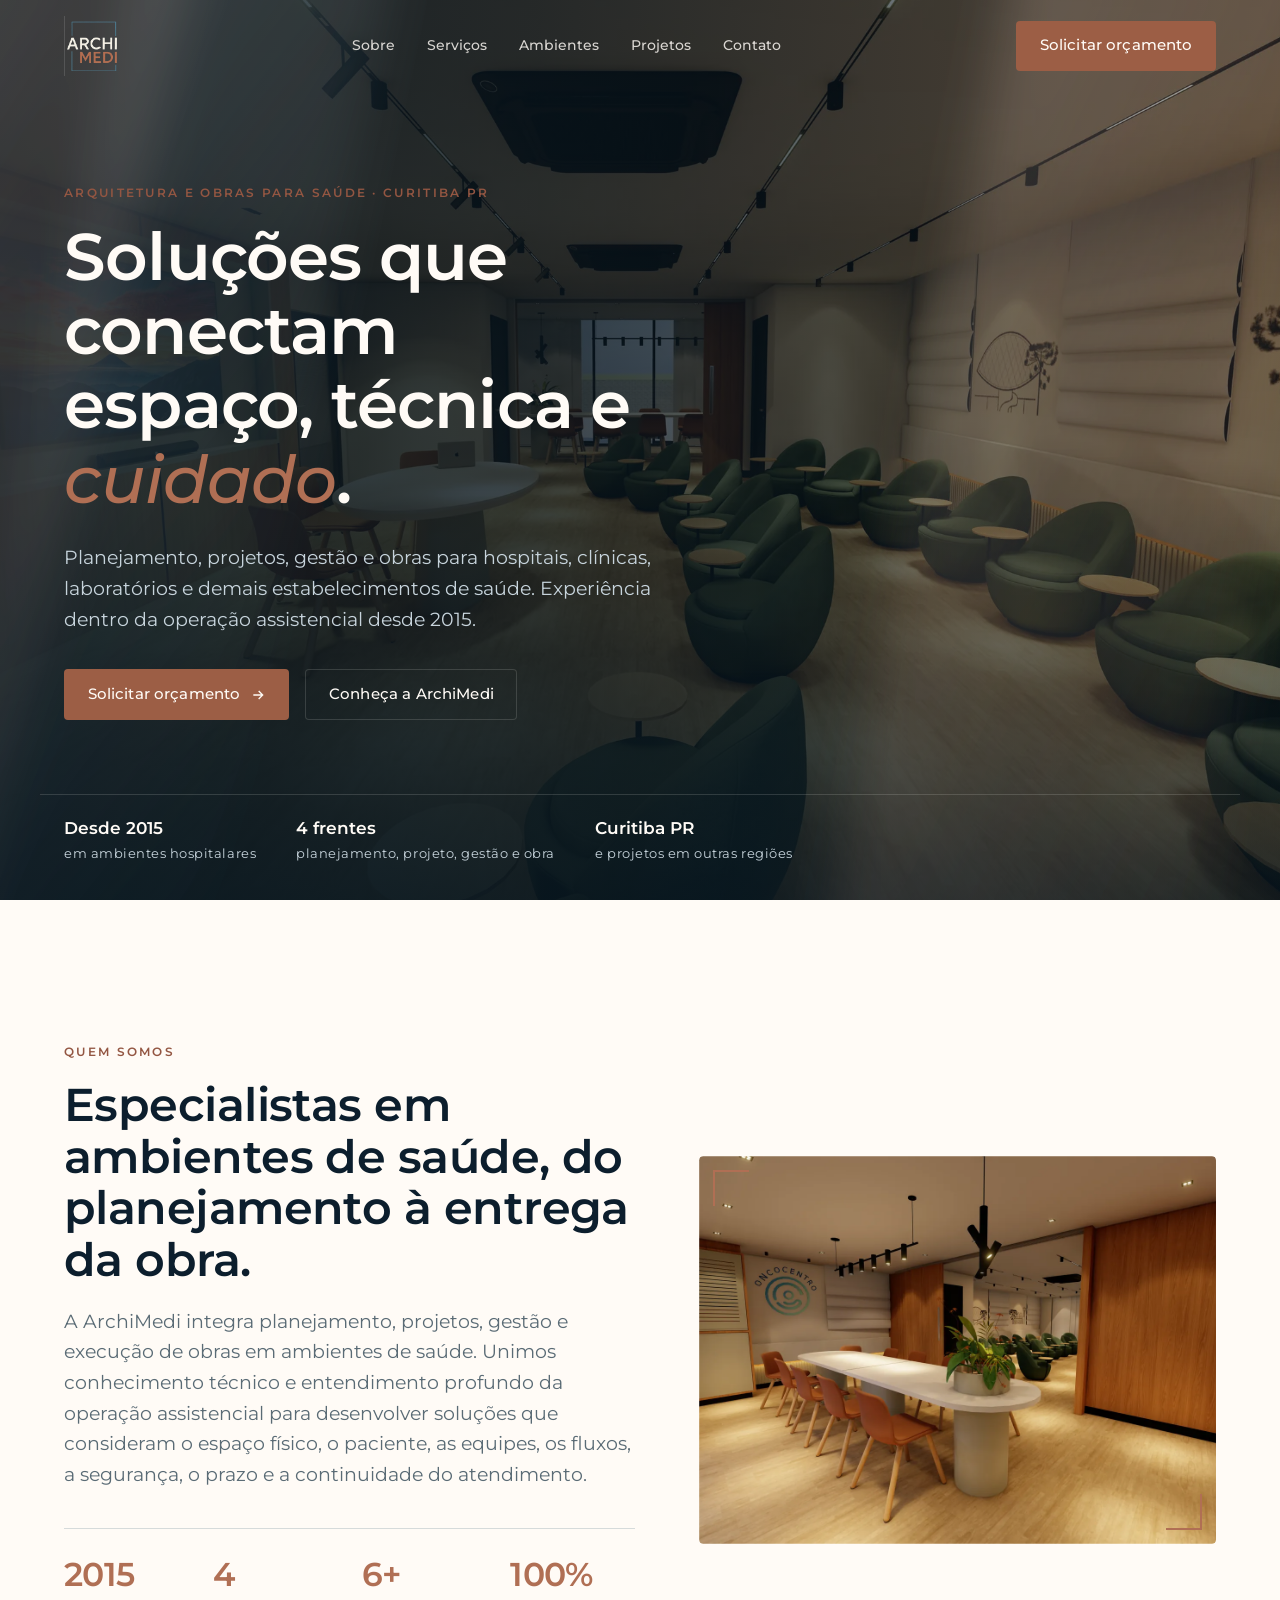
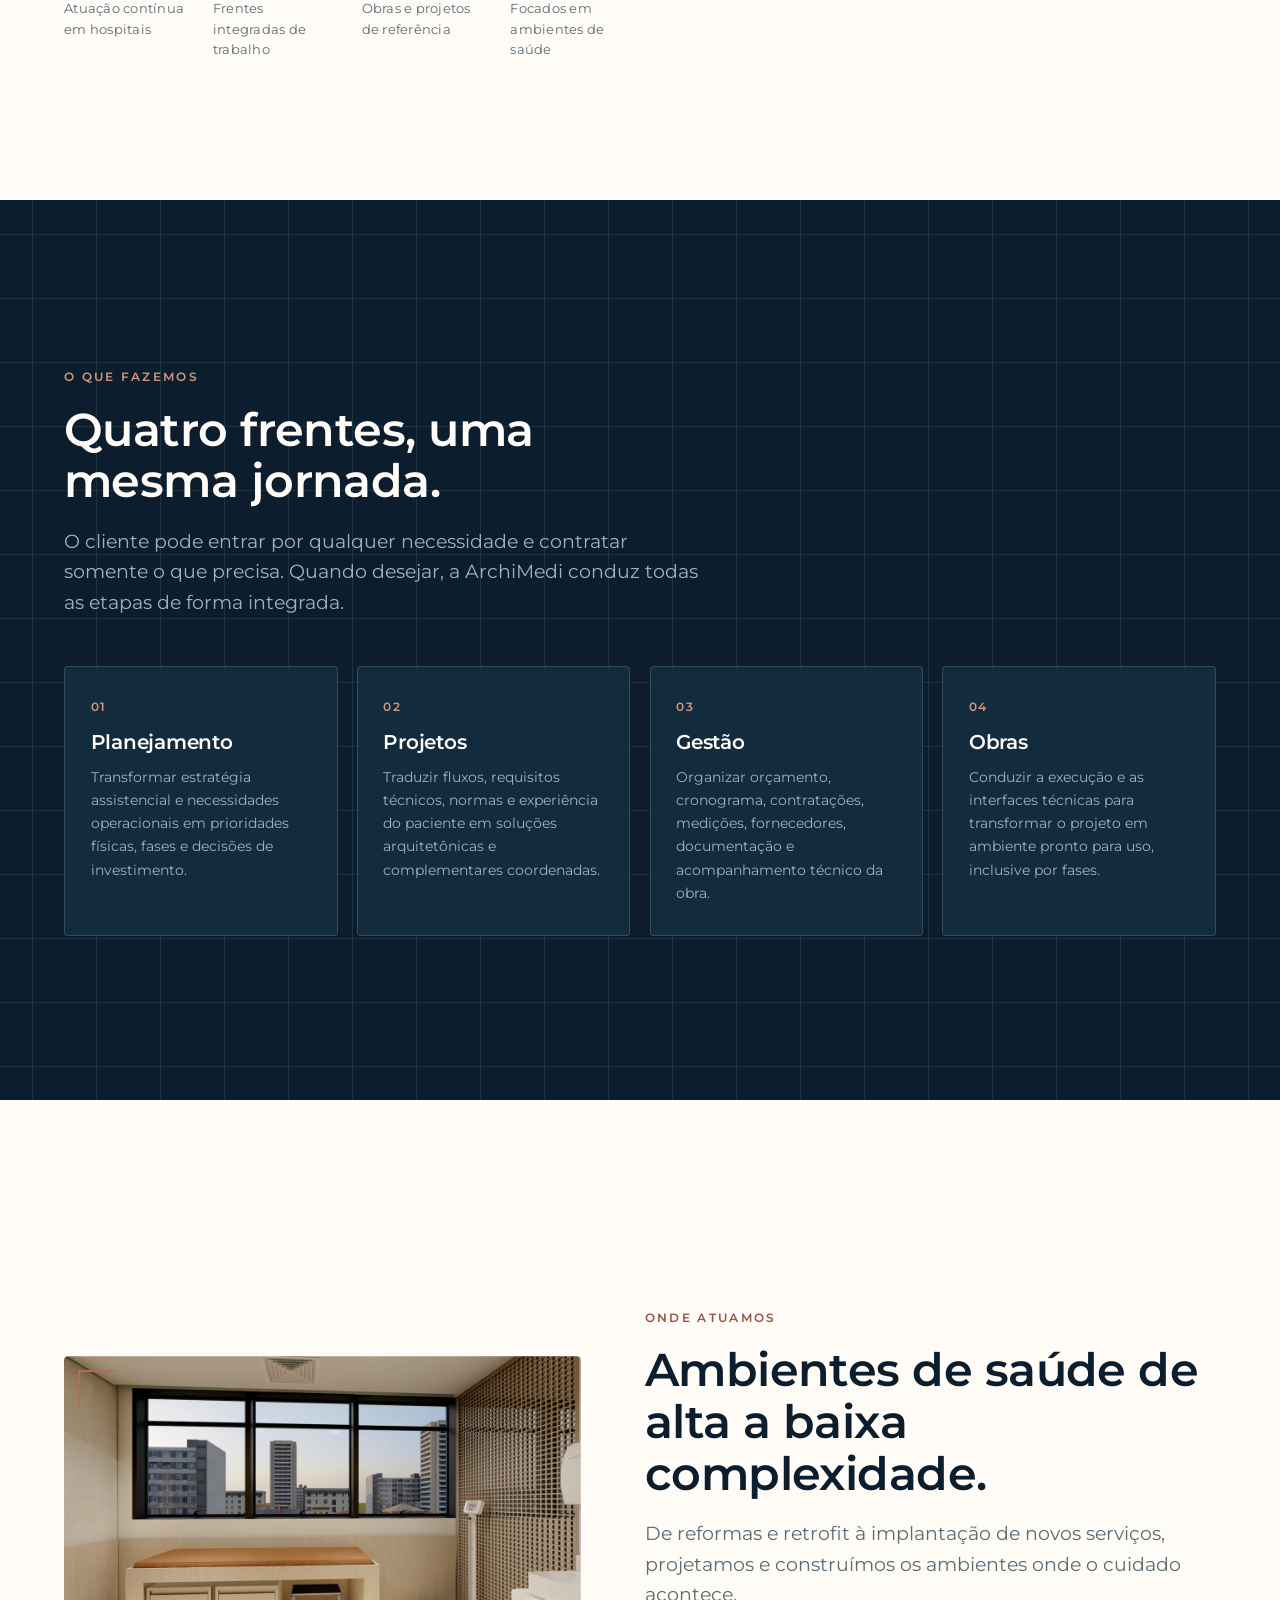
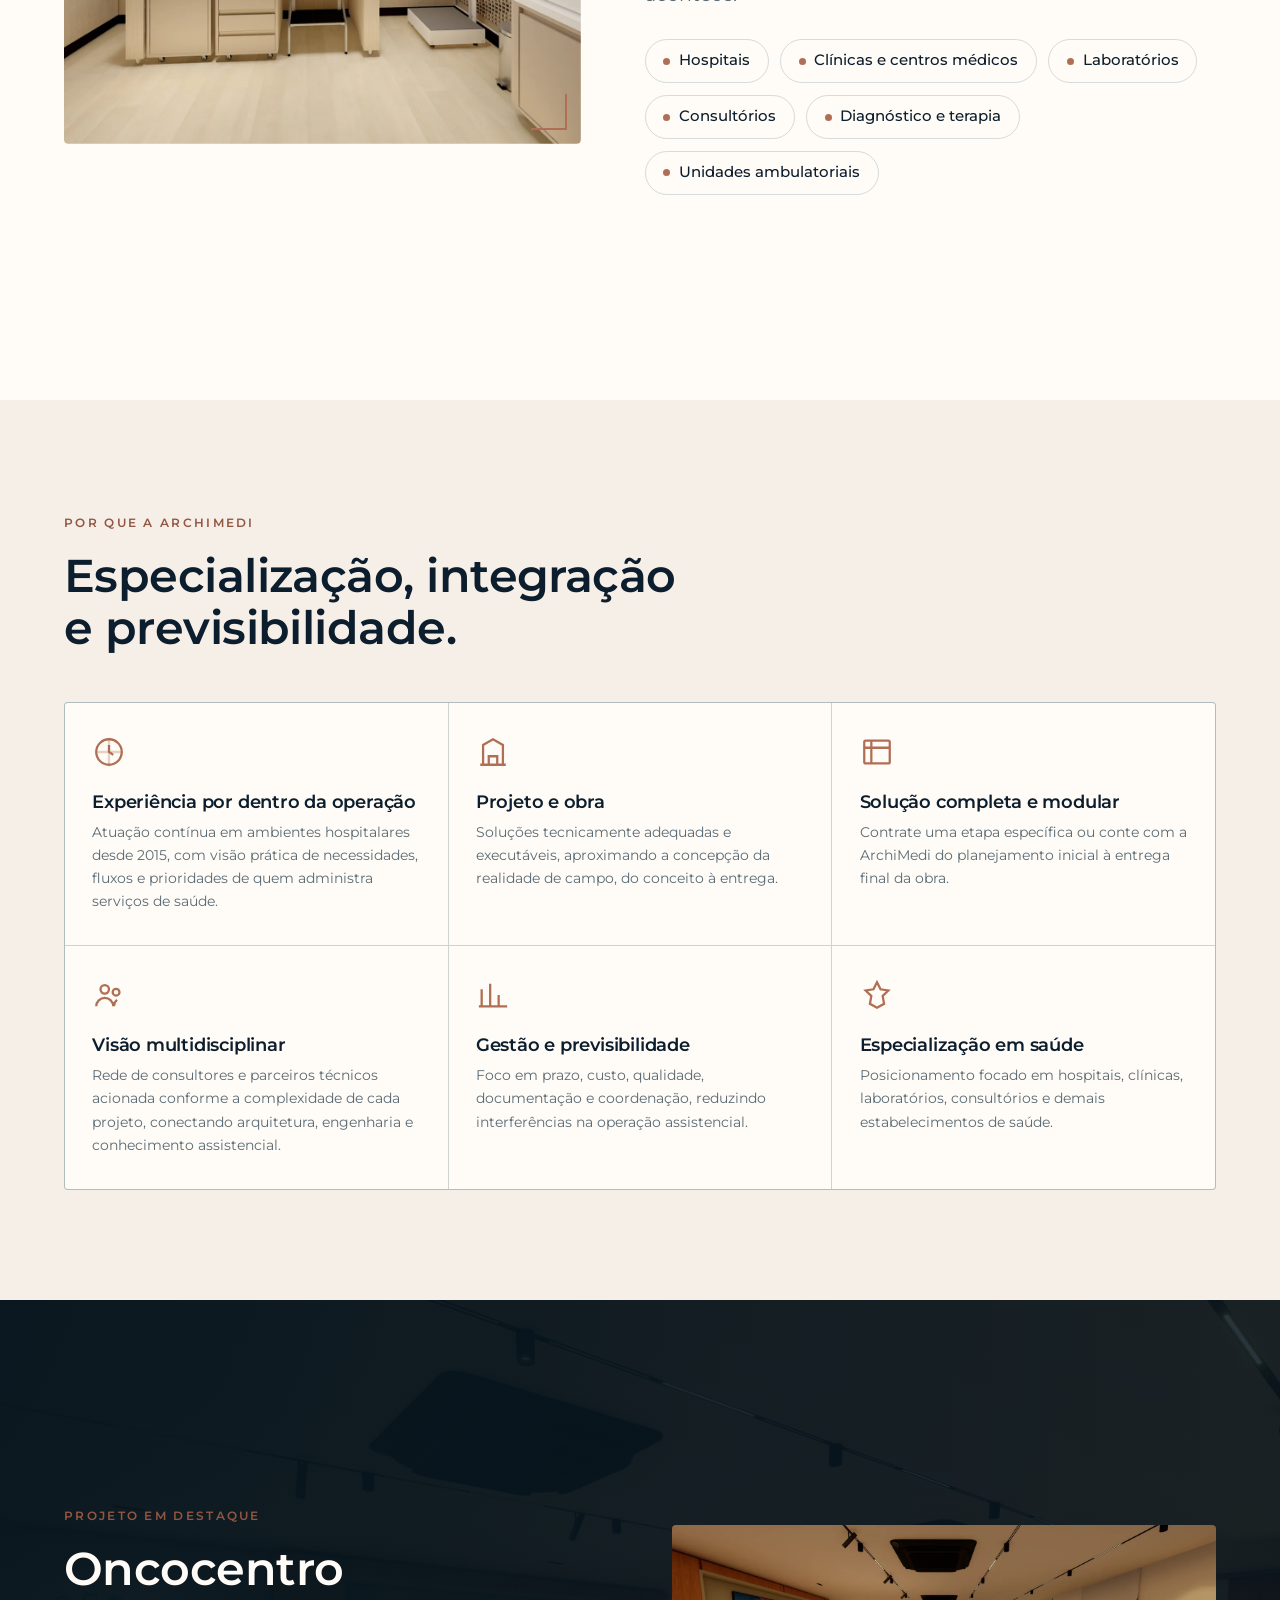
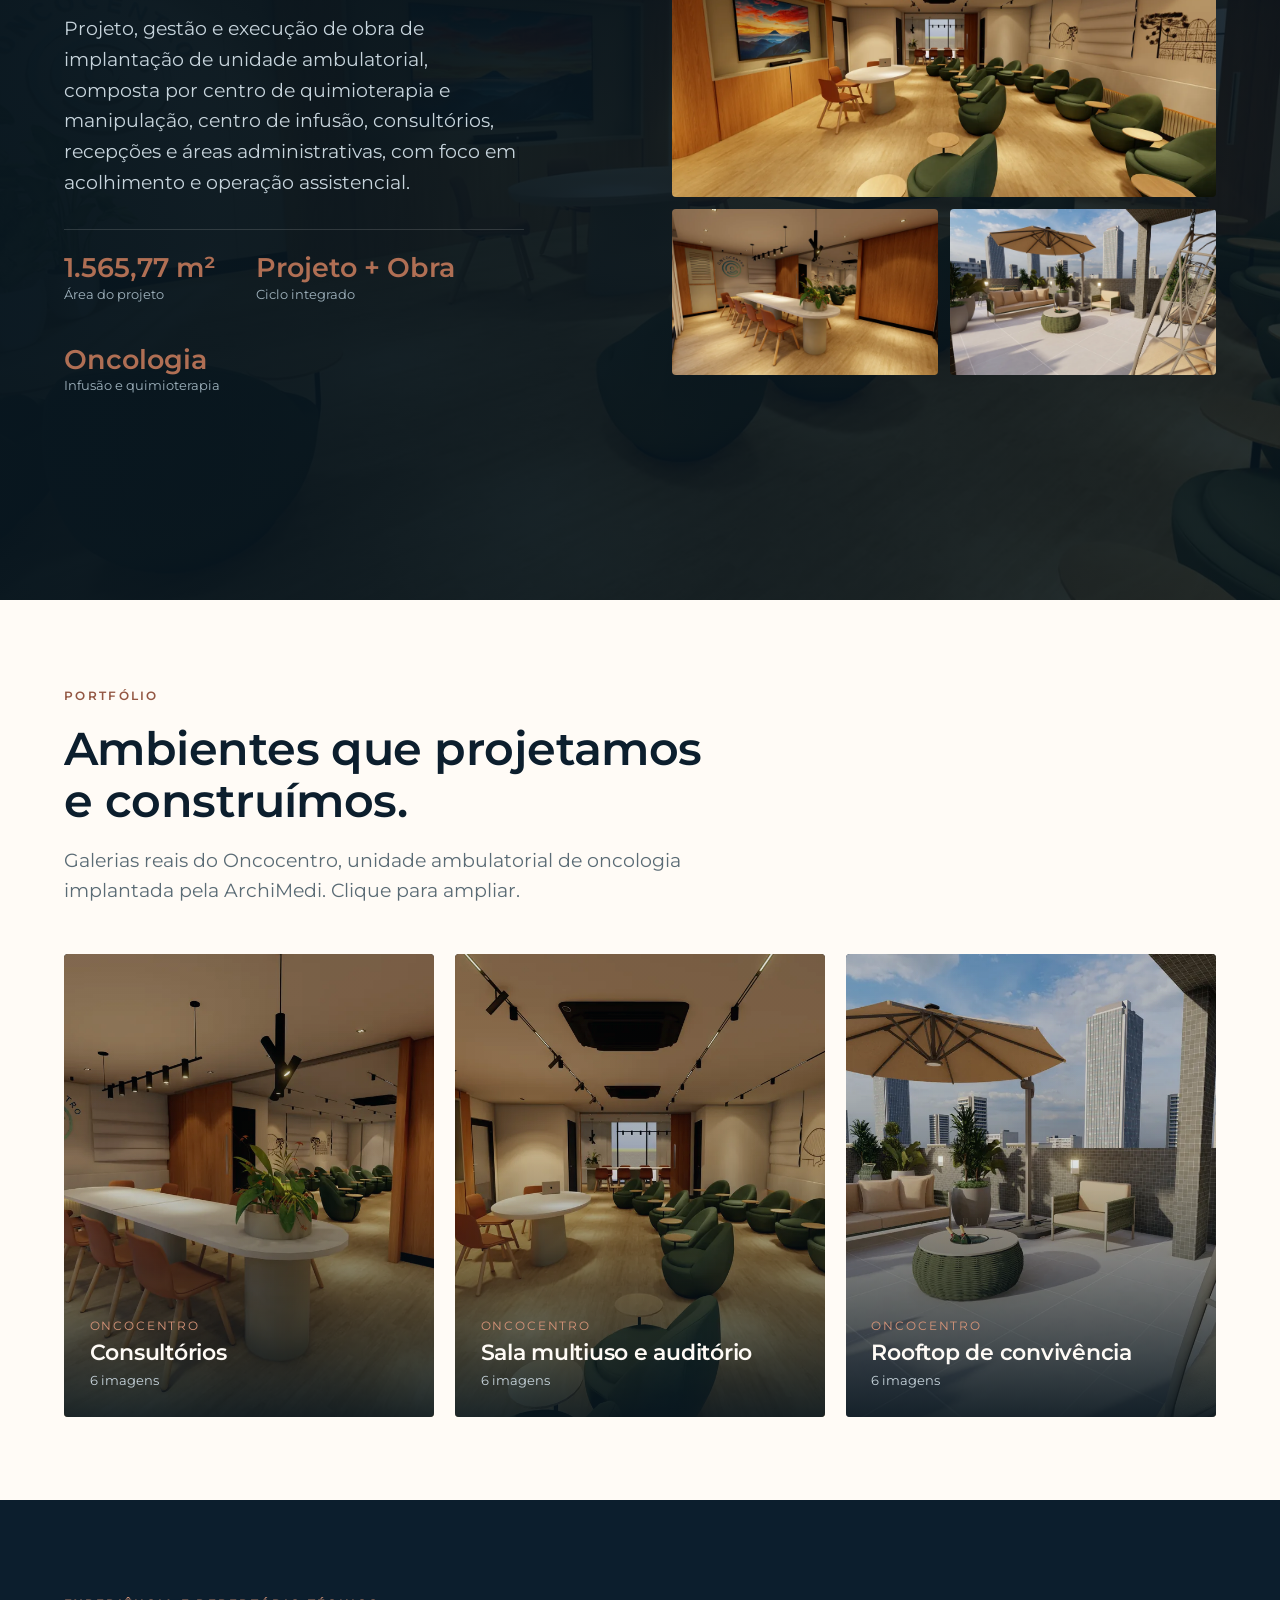
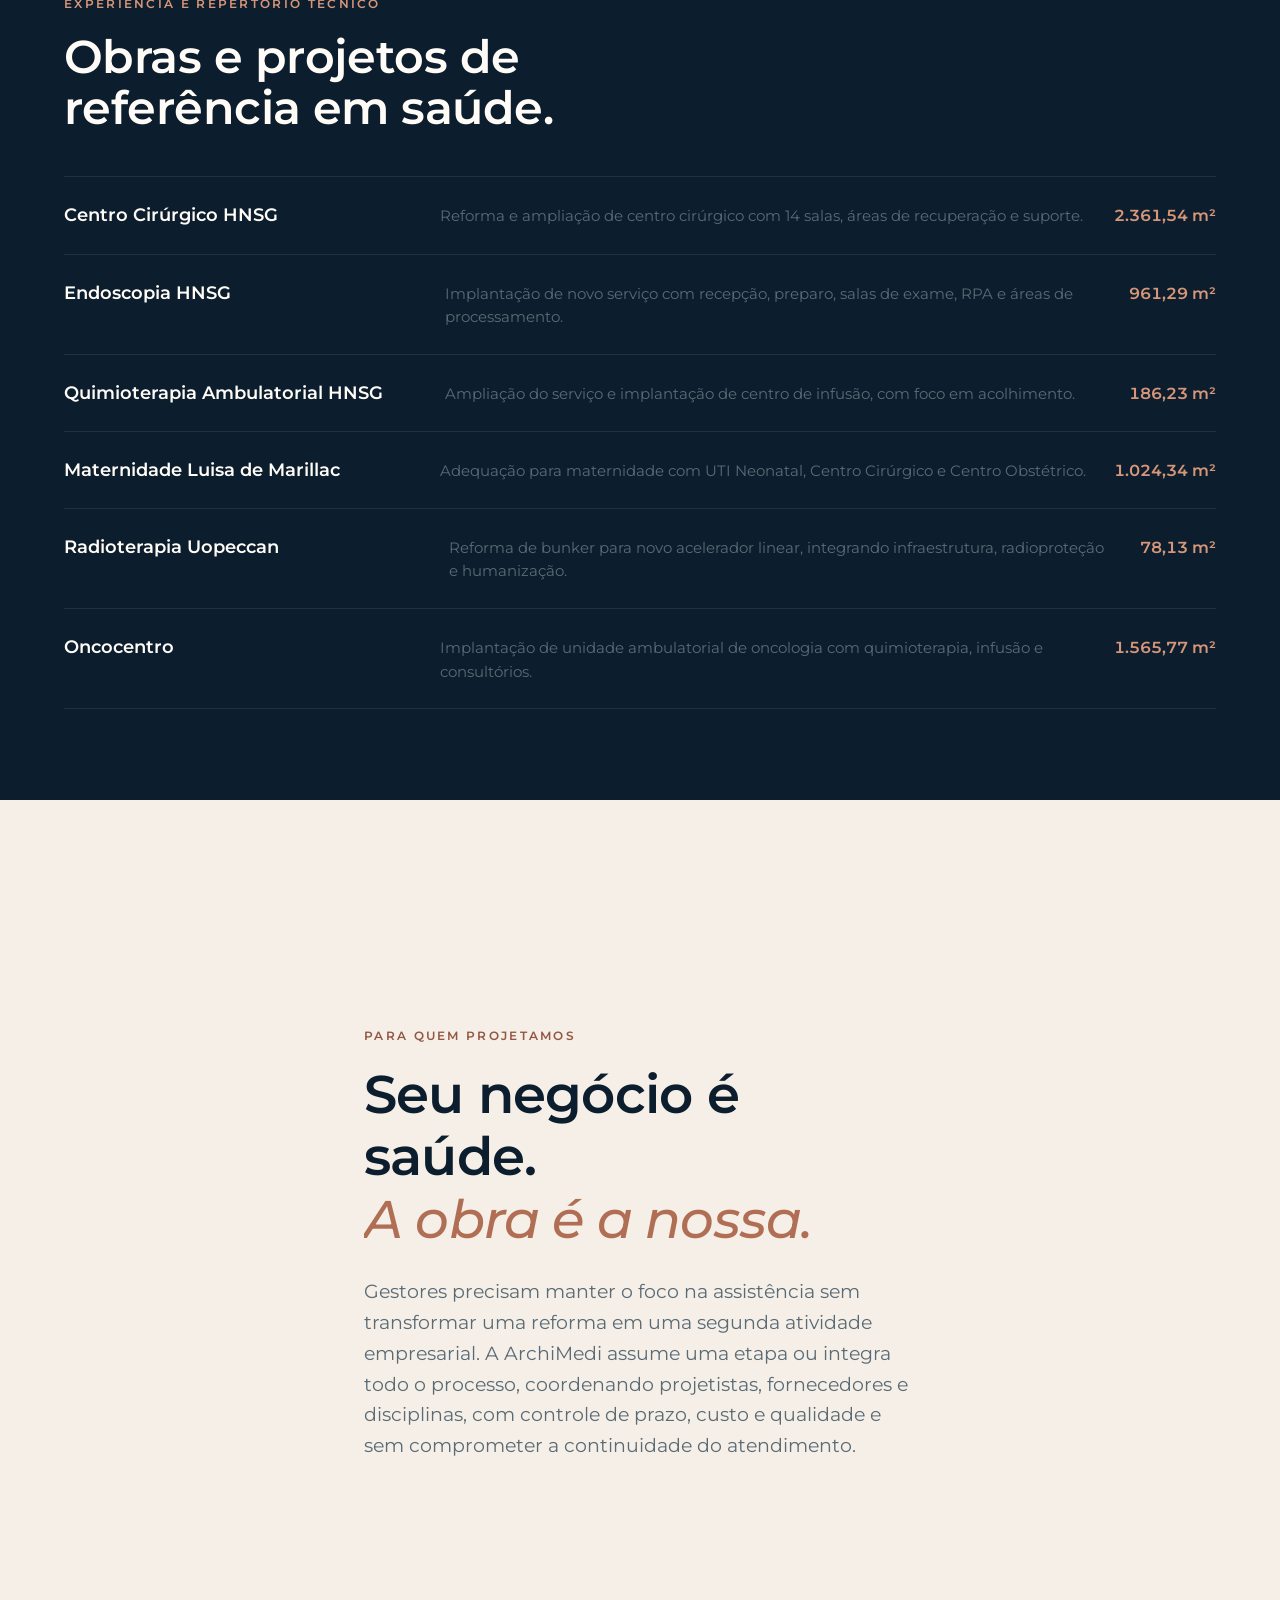
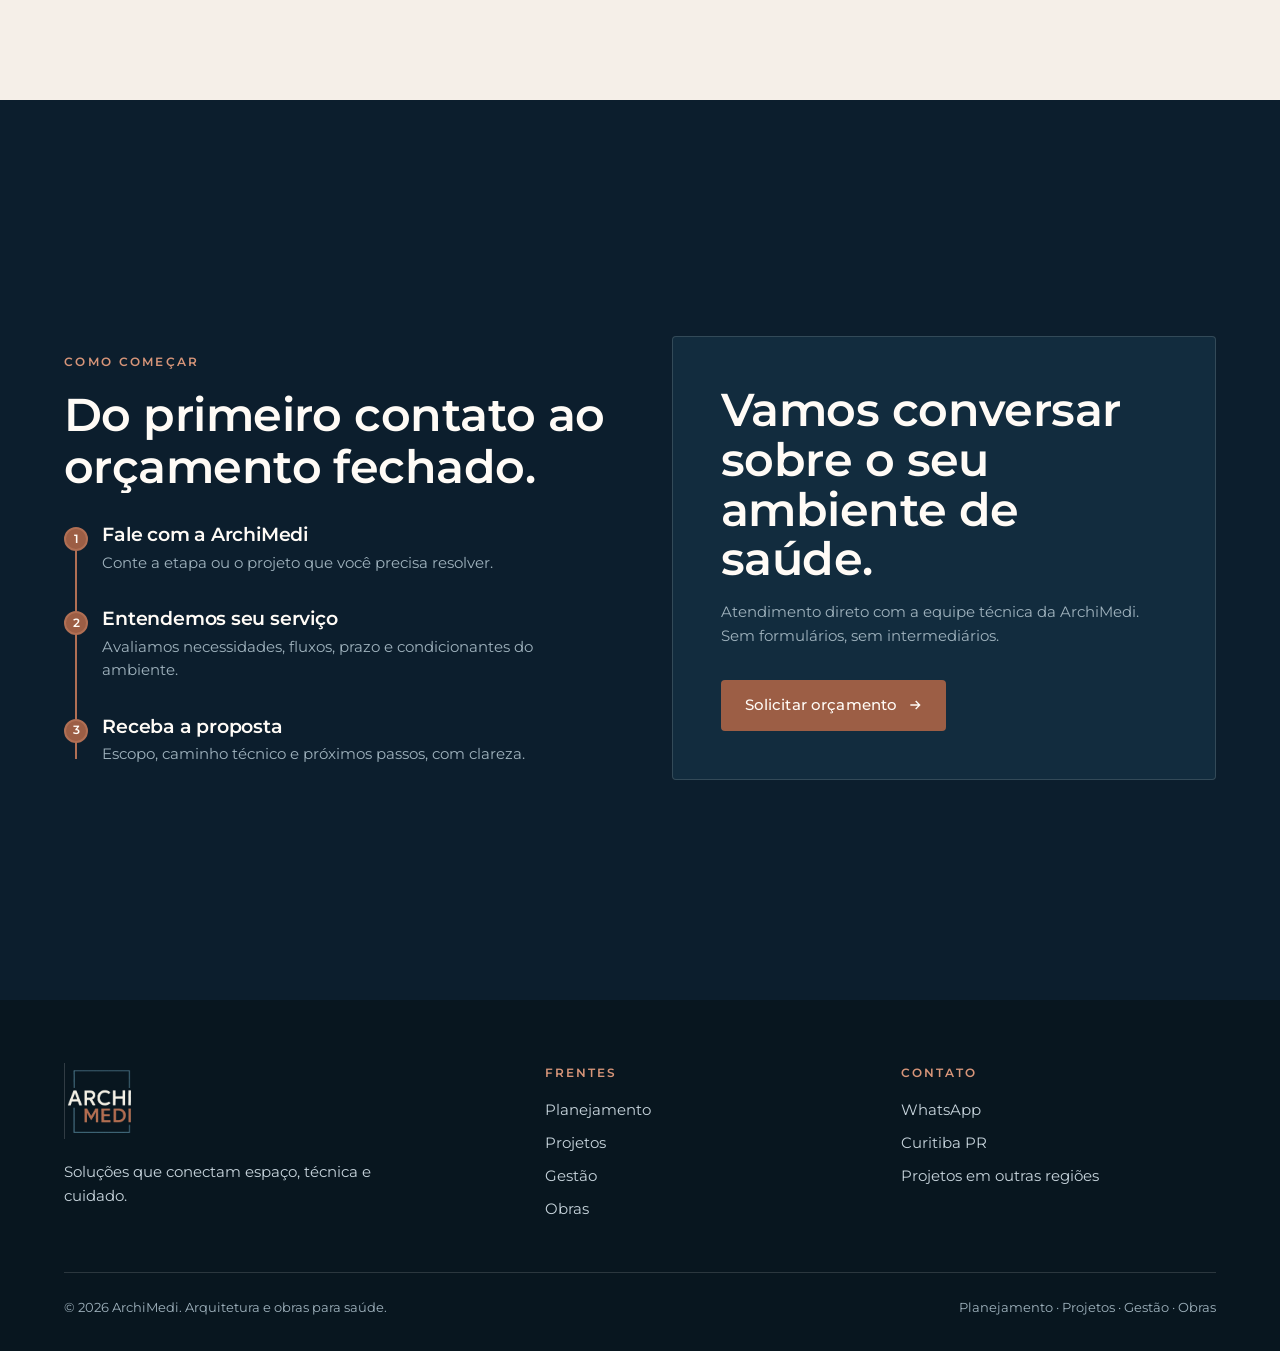
==== commit 7b2df632: "Logo maior no header e footer, eyebrow sem linha, entrada animada mais rica - Logo header 44->60px (" ====
--- a/public_html/index.html
+++ b/public_html/index.html
@@ -54,7 +54,7 @@
   <div class="hero-light" aria-hidden="true"><img src="assets/img/hero-light.svg" alt=""></div>
   <div class="container">
     <div class="hero-inner">
-      <span class="eyebrow"><span class="rule"></span>Arquitetura e obras para saúde · Curitiba PR</span>
+      <span class="eyebrow" data-reveal>Arquitetura e obras para saúde · Curitiba PR</span>
       <h1 class="h-display" data-word>Soluções que conectam espaço, técnica e <em>cuidado</em>.</h1>
       <p class="lead" data-reveal>Planejamento, projetos, gestão e obras para hospitais, clínicas, laboratórios e demais estabelecimentos de saúde. Experiência dentro da operação assistencial desde 2015.</p>
       <div class="hero-actions" data-reveal>
@@ -77,7 +77,7 @@
   <div class="container">
     <div class="split">
       <div class="about-text">
-        <span class="eyebrow" data-reveal><span class="rule"></span>Quem somos</span>
+        <span class="eyebrow" data-reveal>Quem somos</span>
         <h2 class="h-section" data-word>Especialistas em ambientes de saúde, do planejamento à entrega da obra.</h2>
         <p class="lead" data-reveal style="margin-top:1.2rem">A ArchiMedi integra planejamento, projetos, gestão e execução de obras em ambientes de saúde. Unimos conhecimento técnico e entendimento profundo da operação assistencial para desenvolver soluções que consideram o espaço físico, o paciente, as equipes, os fluxos, a segurança, o prazo e a continuidade do atendimento.</p>
         <div class="stats">
@@ -87,7 +87,7 @@
           <div class="stat" data-reveal><b data-count="100" data-suffix="%">100%</b><span>Focados em ambientes de saúde</span></div>
         </div>
       </div>
-      <div class="split-media frame" data-reveal>
+      <div class="split-media frame" data-reveal="img">
         <img src="assets/img/about.webp" alt="Sala de reunião e consultório em ambiente de saúde projetado pela ArchiMedi">
       </div>
     </div>
@@ -98,7 +98,7 @@
 <section class="section dark grid-texture" id="servicos">
   <div class="container">
     <div class="section-head">
-      <span class="eyebrow" data-reveal><span class="rule"></span>O que fazemos</span>
+      <span class="eyebrow" data-reveal>O que fazemos</span>
       <h2 class="h-section" data-word>Quatro frentes, uma mesma jornada.</h2>
       <p class="lead" data-reveal>O cliente pode entrar por qualquer necessidade e contratar somente o que precisa. Quando desejar, a ArchiMedi conduz todas as etapas de forma integrada.</p>
     </div>
@@ -131,11 +131,11 @@
 <section class="section" id="ambientes">
   <div class="container">
     <div class="split rev">
-      <div class="split-media frame" data-reveal>
+      <div class="split-media frame" data-reveal="img">
         <img src="assets/img/ambientes.webp" alt="Consultório e sala técnica de ambiente de saúde">
       </div>
       <div>
-        <span class="eyebrow" data-reveal><span class="rule"></span>Onde atuamos</span>
+        <span class="eyebrow" data-reveal>Onde atuamos</span>
         <h2 class="h-section" data-word>Ambientes de saúde de alta a baixa complexidade.</h2>
         <p class="lead" data-reveal style="margin-top:1.1rem">De reformas e retrofit à implantação de novos serviços, projetamos e construímos os ambientes onde o cuidado acontece.</p>
         <div class="env-list">
@@ -155,7 +155,7 @@
 <section class="section" id="diferenciais" style="background:#F5EFE8">
   <div class="container">
     <div class="section-head">
-      <span class="eyebrow" data-reveal><span class="rule"></span>Por que a ArchiMedi</span>
+      <span class="eyebrow" data-reveal>Por que a ArchiMedi</span>
       <h2 class="h-section" data-word>Especialização, integração e previsibilidade.</h2>
     </div>
     <div class="diffs">
@@ -199,7 +199,7 @@
   <div class="container">
     <div class="showcase-grid">
       <div class="showcase-copy">
-        <span class="eyebrow" data-reveal><span class="rule"></span>Projeto em destaque</span>
+        <span class="eyebrow" data-reveal>Projeto em destaque</span>
         <h2 class="h-section" data-word>Oncocentro</h2>
         <p class="lead" data-reveal style="margin-top:1.1rem">Projeto, gestão e execução de obra de implantação de unidade ambulatorial, composta por centro de quimioterapia e manipulação, centro de infusão, consultórios, recepções e áreas administrativas, com foco em acolhimento e operação assistencial.</p>
         <div class="showcase-stats">
@@ -208,10 +208,10 @@
           <div class="s" data-reveal><b>Oncologia</b><span>Infusão e quimioterapia</span></div>
         </div>
       </div>
-      <div class="mini-gal" data-reveal>
-        <figure class="gitem" data-gallery="assets/img/portfolio/sala-auditorio/00.webp|assets/img/portfolio/sala-auditorio/01.webp|assets/img/portfolio/sala-auditorio/02.webp|assets/img/portfolio/sala-auditorio/03.webp|assets/img/portfolio/sala-auditorio/04.webp|assets/img/portfolio/sala-auditorio/05.webp"><img src="assets/img/portfolio/sala-auditorio/00.webp" alt="Sala multiuso e auditório do Oncocentro"></figure>
-        <figure class="gitem" data-gallery="assets/img/portfolio/consultorios/00.webp|assets/img/portfolio/consultorios/01.webp|assets/img/portfolio/consultorios/02.webp|assets/img/portfolio/consultorios/03.webp|assets/img/portfolio/consultorios/04.webp|assets/img/portfolio/consultorios/05.webp"><img src="assets/img/portfolio/consultorios/00.webp" alt="Consultório do Oncocentro"></figure>
-        <figure class="gitem" data-gallery="assets/img/portfolio/rooftop/00.webp|assets/img/portfolio/rooftop/01.webp|assets/img/portfolio/rooftop/02.webp|assets/img/portfolio/rooftop/03.webp|assets/img/portfolio/rooftop/04.webp|assets/img/portfolio/rooftop/05.webp"><img src="assets/img/portfolio/rooftop/00.webp" alt="Rooftop de convivência do Oncocentro"></figure>
+      <div class="mini-gal">
+        <figure class="gitem" data-reveal data-gallery="assets/img/portfolio/sala-auditorio/00.webp|assets/img/portfolio/sala-auditorio/01.webp|assets/img/portfolio/sala-auditorio/02.webp|assets/img/portfolio/sala-auditorio/03.webp|assets/img/portfolio/sala-auditorio/04.webp|assets/img/portfolio/sala-auditorio/05.webp"><img src="assets/img/portfolio/sala-auditorio/00.webp" alt="Sala multiuso e auditório do Oncocentro"></figure>
+        <figure class="gitem" data-reveal data-gallery="assets/img/portfolio/consultorios/00.webp|assets/img/portfolio/consultorios/01.webp|assets/img/portfolio/consultorios/02.webp|assets/img/portfolio/consultorios/03.webp|assets/img/portfolio/consultorios/04.webp|assets/img/portfolio/consultorios/05.webp"><img src="assets/img/portfolio/consultorios/00.webp" alt="Consultório do Oncocentro"></figure>
+        <figure class="gitem" data-reveal data-gallery="assets/img/portfolio/rooftop/00.webp|assets/img/portfolio/rooftop/01.webp|assets/img/portfolio/rooftop/02.webp|assets/img/portfolio/rooftop/03.webp|assets/img/portfolio/rooftop/04.webp|assets/img/portfolio/rooftop/05.webp"><img src="assets/img/portfolio/rooftop/00.webp" alt="Rooftop de convivência do Oncocentro"></figure>
       </div>
     </div>
   </div>
@@ -221,7 +221,7 @@
 <section class="section" id="portfolio">
   <div class="container">
     <div class="section-head">
-      <span class="eyebrow" data-reveal><span class="rule"></span>Portfólio</span>
+      <span class="eyebrow" data-reveal>Portfólio</span>
       <h2 class="h-section" data-word>Ambientes que projetamos e construímos.</h2>
       <p class="lead" data-reveal>Galerias reais do Oncocentro, unidade ambulatorial de oncologia implantada pela ArchiMedi. Clique para ampliar.</p>
     </div>
@@ -249,7 +249,7 @@
 <section class="section dark" id="repertorio">
   <div class="container">
     <div class="section-head">
-      <span class="eyebrow" data-reveal><span class="rule"></span>Experiência e repertório técnico</span>
+      <span class="eyebrow" data-reveal>Experiência e repertório técnico</span>
       <h2 class="h-section" data-word>Obras e projetos de referência em saúde.</h2>
     </div>
     <div class="repo">
@@ -266,7 +266,7 @@
 <!-- DORES / CITAÇÃO -->
 <section class="section quote-sec grid-texture" style="background:#F5EFE8">
   <div class="container">
-    <span class="eyebrow" data-reveal><span class="rule"></span>Para quem projetamos</span>
+    <span class="eyebrow" data-reveal>Para quem projetamos</span>
     <p class="big-quote" data-word>Seu negócio é saúde. <em>A obra é a nossa.</em></p>
     <p class="lead" data-reveal>Gestores precisam manter o foco na assistência sem transformar uma reforma em uma segunda atividade empresarial. A ArchiMedi assume uma etapa ou integra todo o processo, coordenando projetistas, fornecedores e disciplinas, com controle de prazo, custo e qualidade e sem comprometer a continuidade do atendimento.</p>
   </div>
@@ -277,7 +277,7 @@
   <div class="container">
     <div class="steps-wrap">
       <div>
-        <span class="eyebrow" data-reveal><span class="rule"></span>Como começar</span>
+        <span class="eyebrow" data-reveal>Como começar</span>
         <h2 class="h-section" data-word>Do primeiro contato ao orçamento fechado.</h2>
         <div class="steps" style="margin-top:2rem">
           <span class="track"><i></i></span>
@@ -299,11 +299,11 @@
 <footer class="footer">
   <div class="container">
     <div class="footer-top">
-      <div>
+      <div data-reveal>
         <img class="flogo" src="assets/logos/logo-on-dark.webp" alt="ArchiMedi">
         <p class="fsig">Soluções que conectam espaço, técnica e cuidado.</p>
       </div>
-      <div>
+      <div data-reveal>
         <h4>Frentes</h4>
         <ul>
           <li><a href="#servicos">Planejamento</a></li>
@@ -312,7 +312,7 @@
           <li><a href="#servicos">Obras</a></li>
         </ul>
       </div>
-      <div>
+      <div data-reveal>
         <h4>Contato</h4>
         <ul>
           <li><a data-wa="os serviços da ArchiMedi">WhatsApp</a></li>
--- a/public_html/css/styles.css
+++ b/public_html/css/styles.css
@@ -26,7 +26,7 @@
   --radius:4px;
   --e:cubic-bezier(.16,.84,.28,1);
   --e2:cubic-bezier(.4,0,.2,1);
-  --header-h:76px;
+  --header-h:88px;
 }
 
 *{box-sizing:border-box}
@@ -57,13 +57,11 @@
 p{margin:0 0 1rem}
 
 .eyebrow{
-  display:inline-flex;align-items:center;gap:.7rem;
+  display:inline-block;
   font-size:.72rem;font-weight:600;letter-spacing:.2em;text-transform:uppercase;
   color:var(--terracota-txt-light);margin-bottom:1.15rem;
 }
-.eyebrow .rule{width:34px;height:1px;background:var(--terracota);opacity:.75;display:inline-block}
 .dark .eyebrow{color:#D79579}
-.dark .eyebrow .rule{background:#D79579}
 
 .accent{color:var(--terracota)}
 em{font-style:italic;color:var(--terracota);font-weight:500}
@@ -126,8 +124,8 @@
 .header.hide{transform:translateY(-100%)}
 .header .container{display:flex;align-items:center;justify-content:space-between;gap:1.5rem}
 .brand{display:flex;align-items:center}
-.brand img{height:44px;width:auto;transition:height .45s var(--e2)}
-.header.solid .brand img{height:38px}
+.brand img{height:60px;width:auto;transition:height .45s var(--e2)}
+.header.solid .brand img{height:50px}
 .nav{display:flex;align-items:center;gap:2rem}
 .nav a{font-size:.9rem;font-weight:500;color:var(--off-white);opacity:.82;position:relative;padding:.2rem 0;transition:opacity .25s}
 .nav a::after{content:"";position:absolute;left:0;bottom:-2px;width:0;height:1.5px;background:var(--terracota);transition:width .3s var(--e)}
@@ -299,7 +297,7 @@
    ============================================================ */
 .footer{background:var(--azul-900);color:var(--off-white);padding:clamp(3.5rem,7vh,5rem) 0 2rem}
 .footer-top{display:grid;grid-template-columns:1.4fr 1fr 1fr;gap:2.5rem;padding-bottom:2.5rem;border-bottom:1px solid var(--linha-dark)}
-.footer img.flogo{height:52px;margin-bottom:1.2rem}
+.footer img.flogo{height:76px;margin-bottom:1.3rem}
 .footer .fsig{color:#C7D4DC;max-width:34ch}
 .footer h4{font-size:.78rem;letter-spacing:.16em;text-transform:uppercase;color:#D79579;margin:0 0 1rem;font-weight:600}
 .footer ul{list-style:none;margin:0;padding:0}
@@ -338,14 +336,25 @@
 /* ============================================================
    MOTION (reveals) - gated por html[data-motion]
    ============================================================ */
-html[data-motion] [data-reveal]{opacity:0;transform:translateY(24px);filter:blur(5px);
-  transition:opacity .9s var(--e),transform .9s var(--e),filter .9s var(--e)}
-html[data-motion] [data-reveal="rise"]{transform:translateY(24px)}
+html[data-motion] [data-reveal]{opacity:0;transform:translateY(28px);filter:blur(5px);
+  transition:opacity .9s var(--e),transform .9s var(--e),filter .9s var(--e),clip-path 1.1s var(--e)}
+html[data-motion] [data-reveal="rise"]{transform:translateY(28px)}
+html[data-motion] [data-reveal="left"]{transform:translateX(-30px)}
+html[data-motion] [data-reveal="right"]{transform:translateX(30px)}
+html[data-motion] [data-reveal="scale"]{transform:scale(.94);filter:none}
+/* imagem entra com cortina + zoom (anima o wrapper, preserva o zoom de hover do <img>) */
+html[data-motion] [data-reveal="img"]{opacity:0;transform:none;filter:none;
+  clip-path:inset(0 0 14% 0 round 4px)}
+html[data-motion] [data-reveal="img"] > img{transform:scale(1.08);transition:transform 1.2s var(--e)}
 html[data-motion] [data-reveal].is-in{opacity:1;transform:none;filter:none}
-html[data-motion] [data-word] .word{display:inline-block;overflow:hidden;vertical-align:top}
-html[data-motion] [data-word] .word i{display:inline-block;font-style:inherit;transform:translateY(110%);transition:transform .9s var(--e)}
+html[data-motion] [data-reveal="img"].is-in{clip-path:inset(0 0 0 0 round 4px)}
+html[data-motion] [data-reveal="img"].is-in > img{transform:none}
+html[data-motion] [data-word] .word{display:inline-block;overflow:hidden;vertical-align:top;padding-bottom:.04em}
+html[data-motion] [data-word] .word i{display:inline-block;font-style:inherit;transform:translateY(112%);transition:transform .9s var(--e)}
 html[data-motion] [data-word].is-in .word i{transform:none}
 html[data-motion] [data-word] em{color:var(--terracota)}
+/* linha de acento que "desenha" abaixo do título de seção ao entrar */
+html[data-motion] .section-head .h-section,html[data-motion] .about-text .h-section,html[data-motion] .showcase-copy .h-section{position:relative}
 
 /* ============================================================
    RESPONSIVO
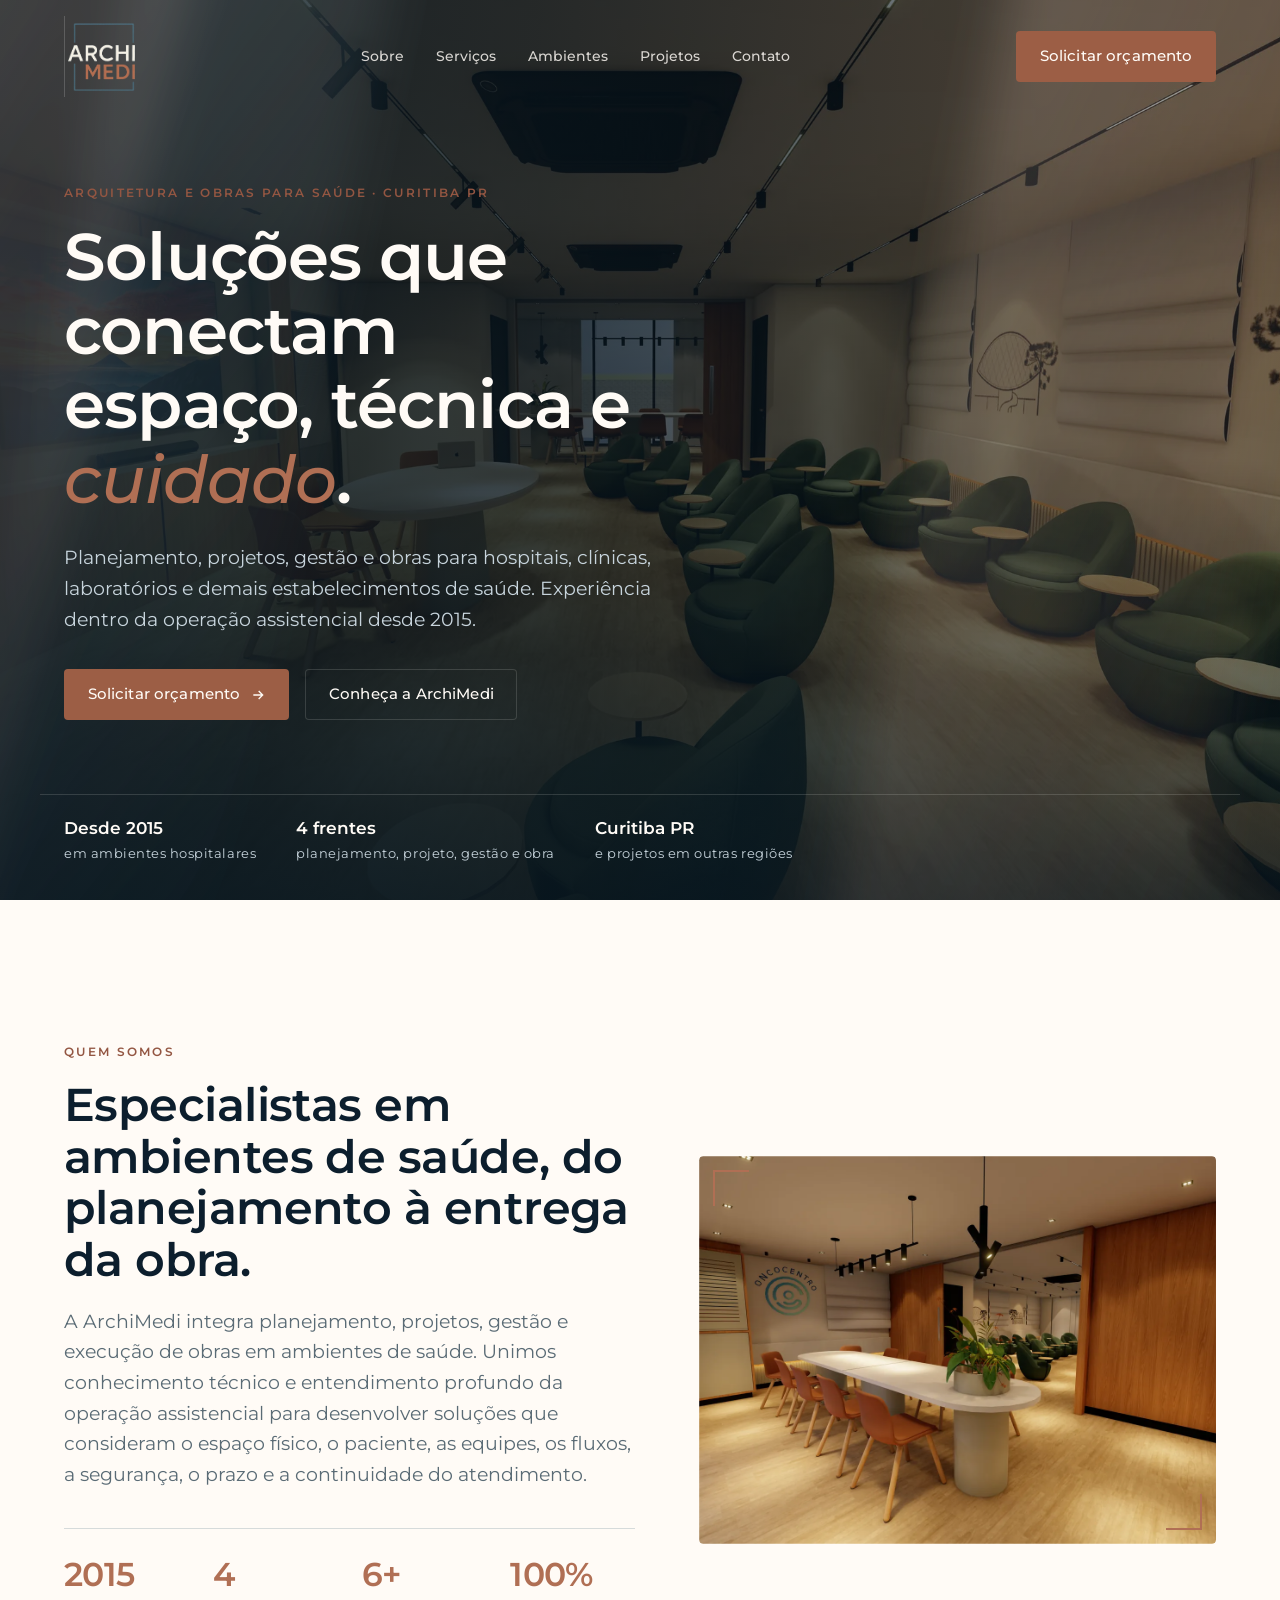
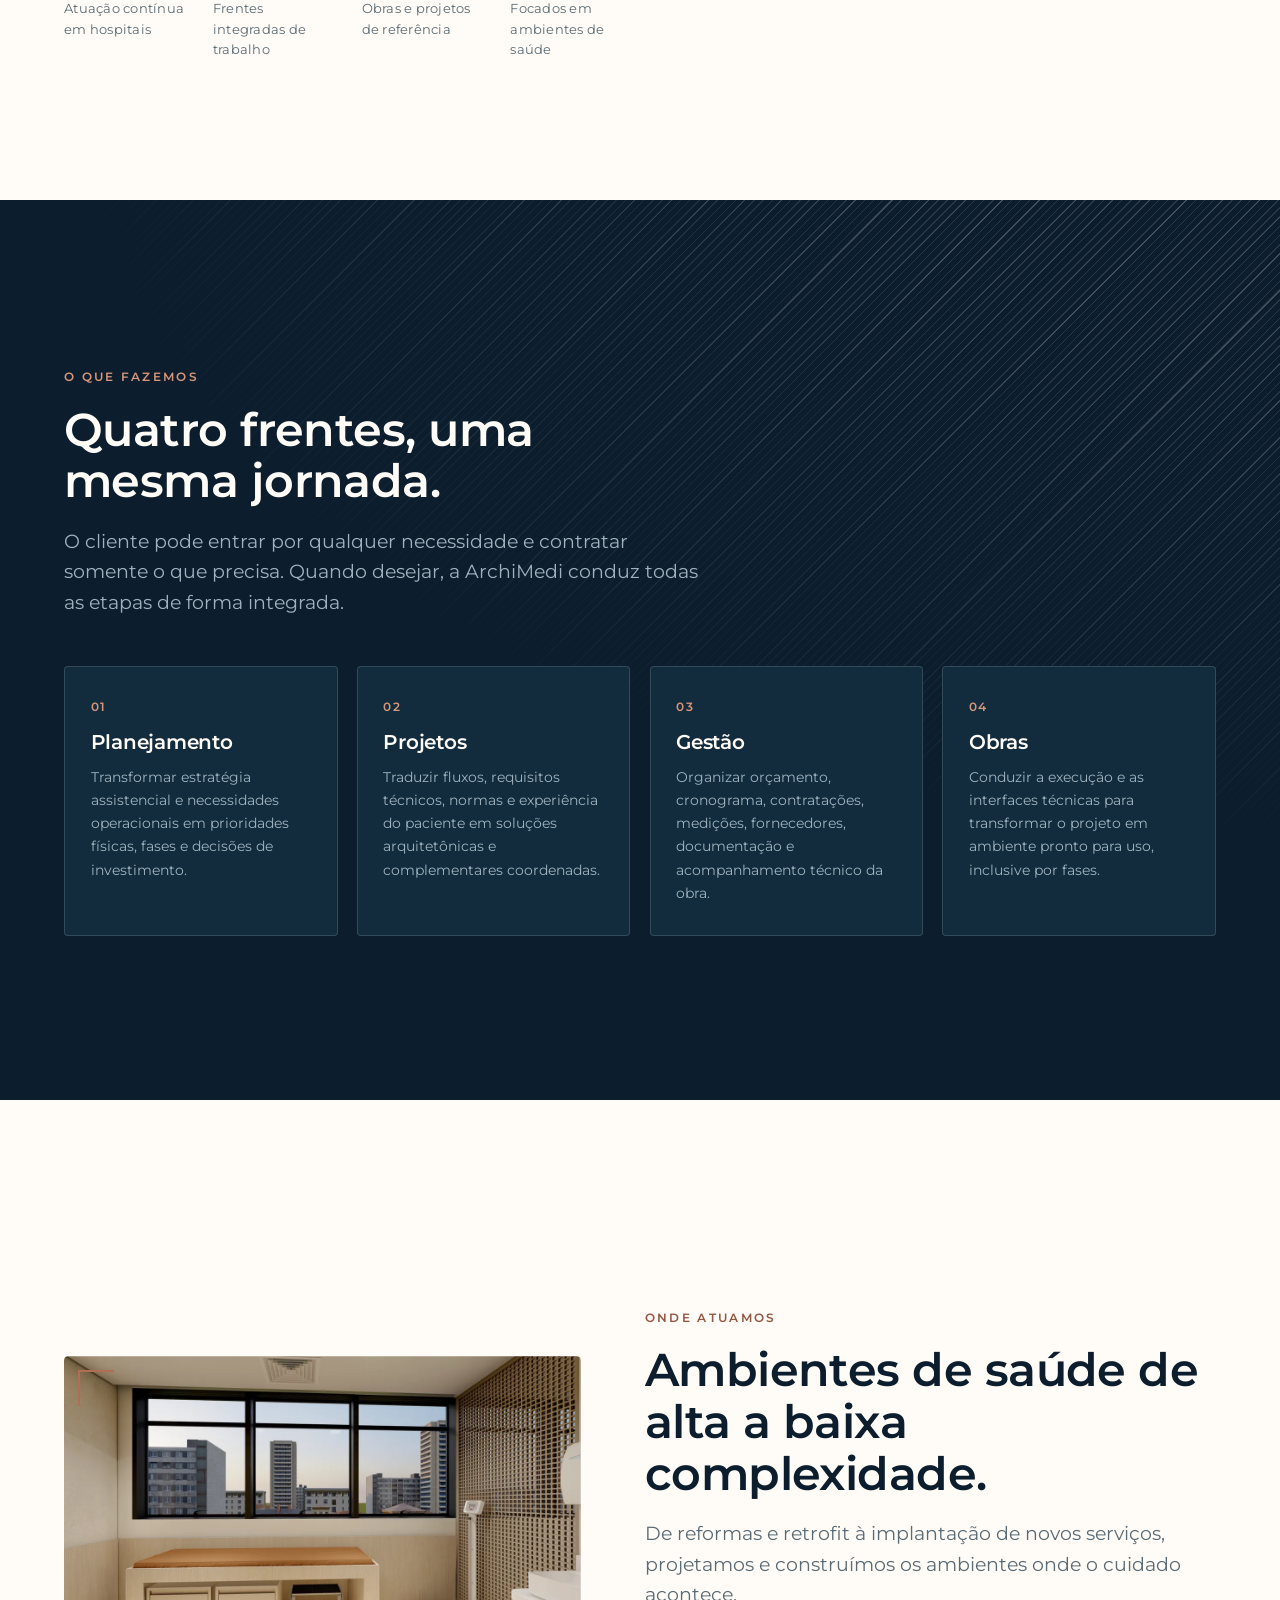
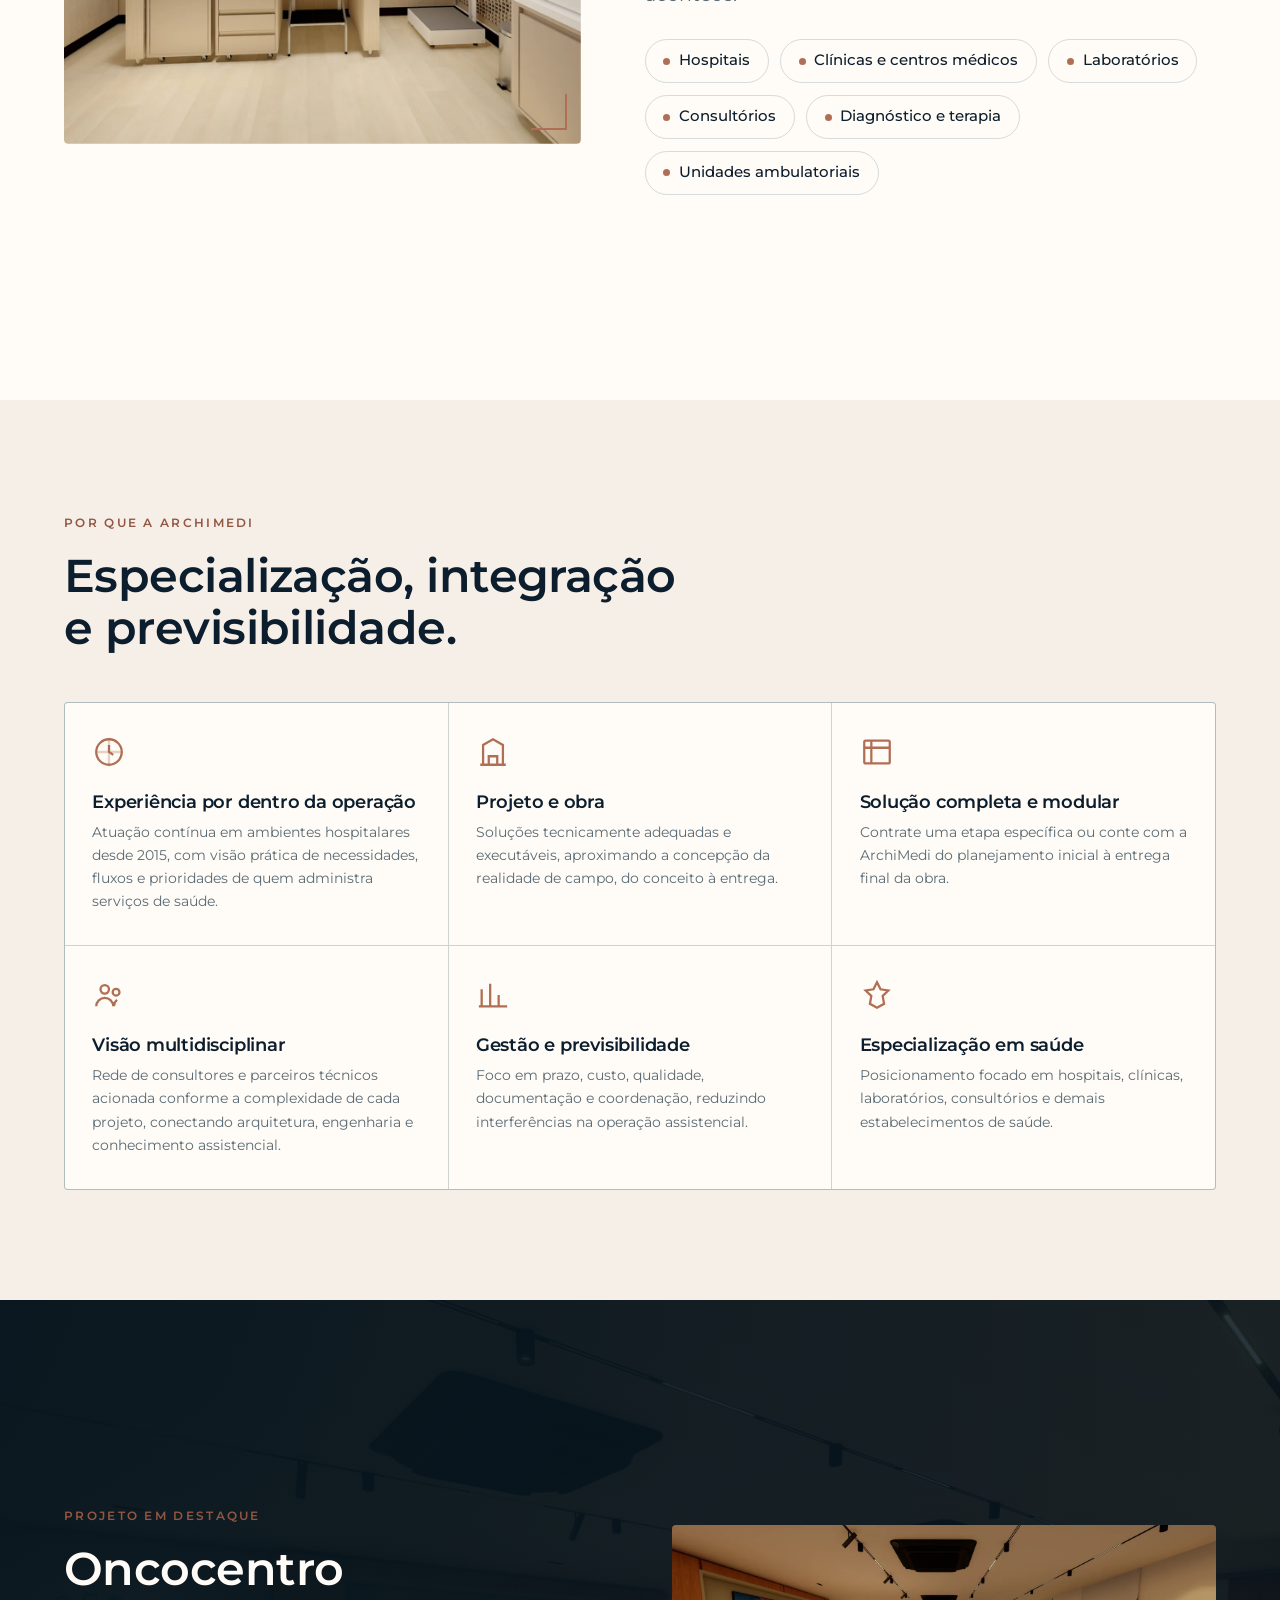
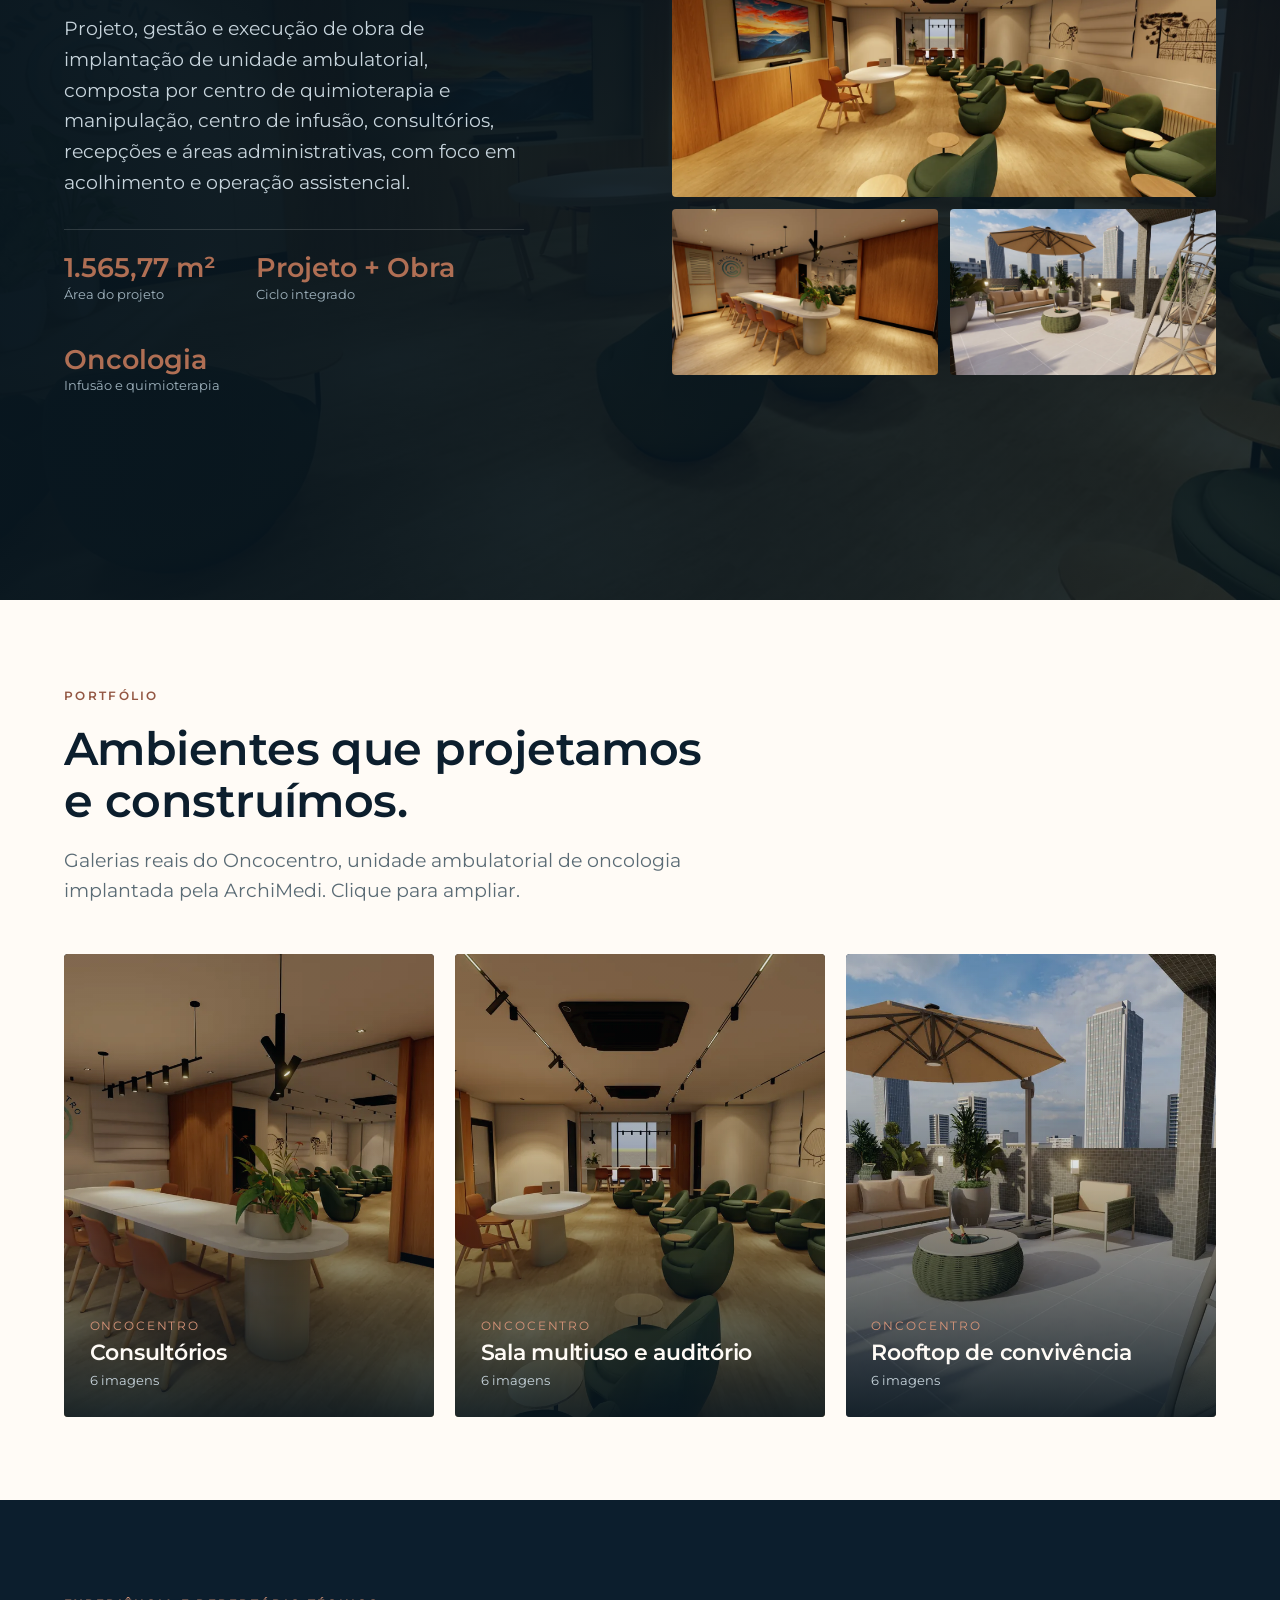
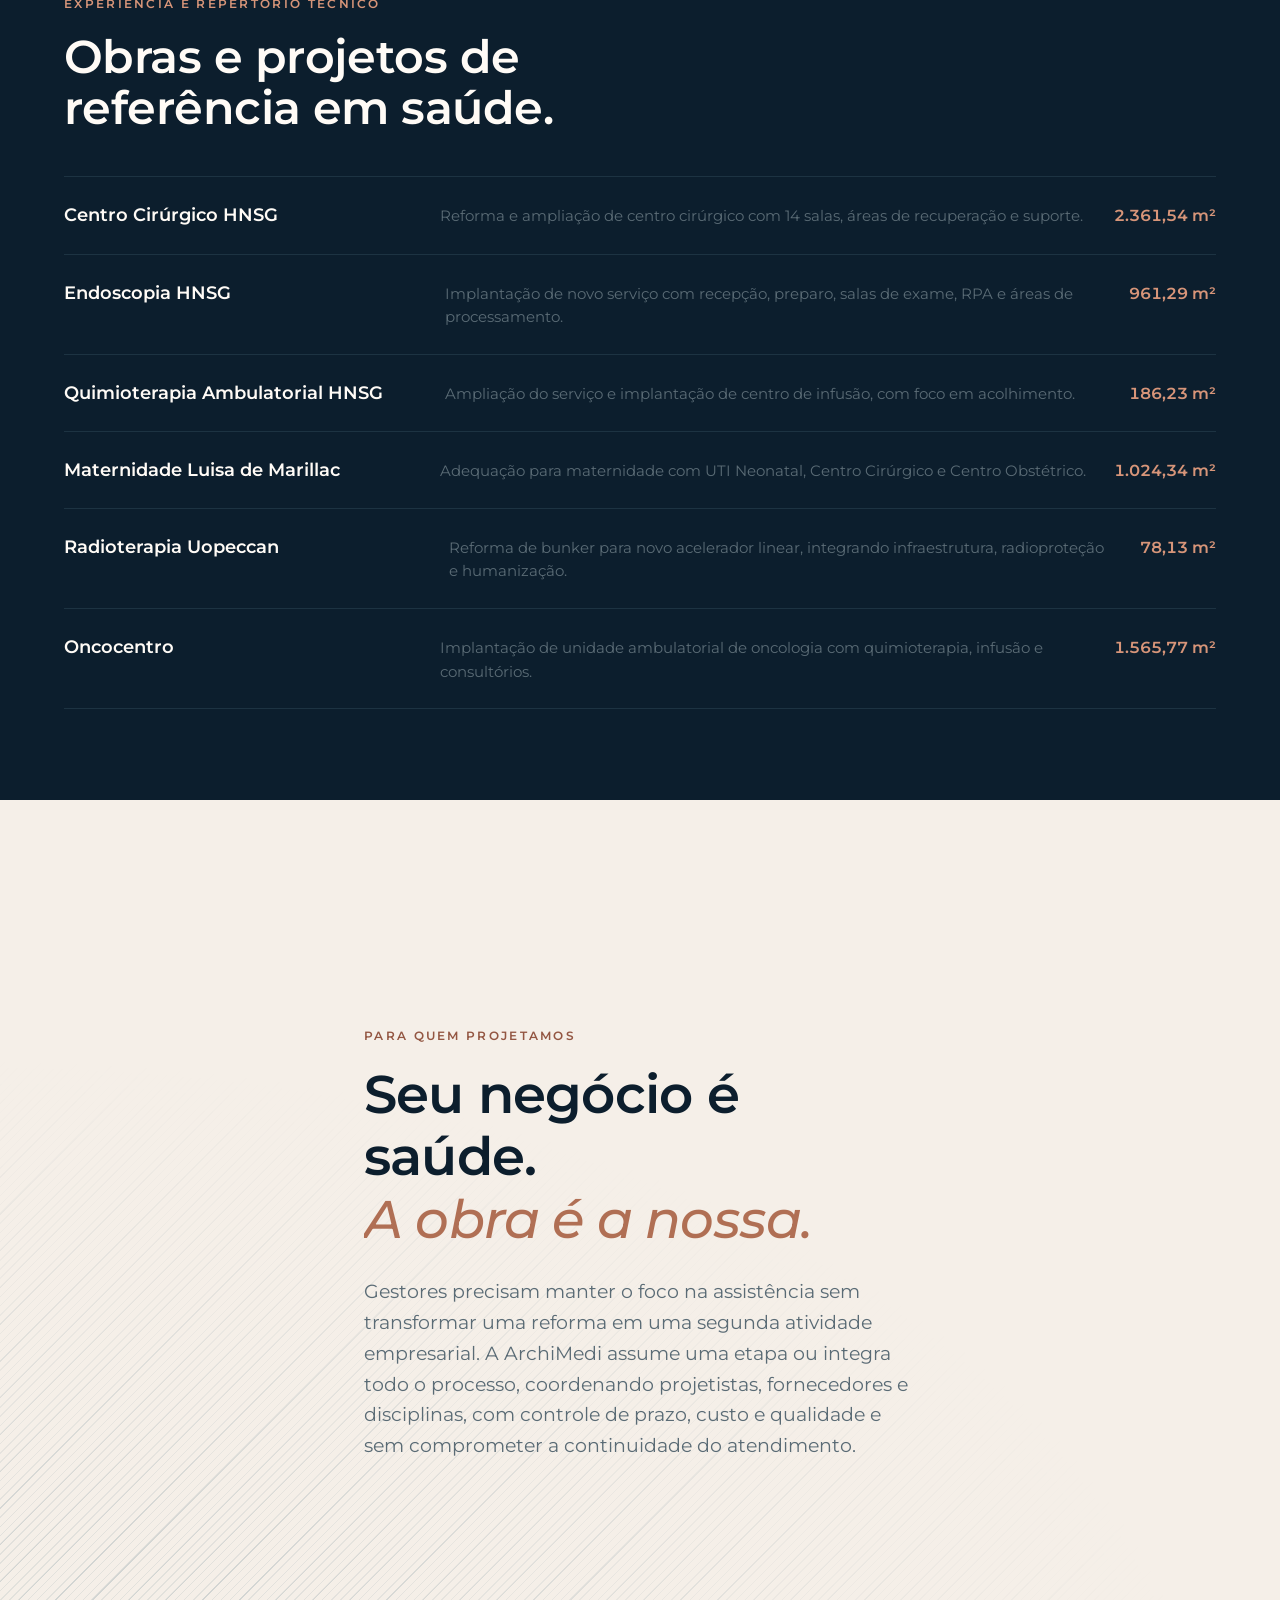
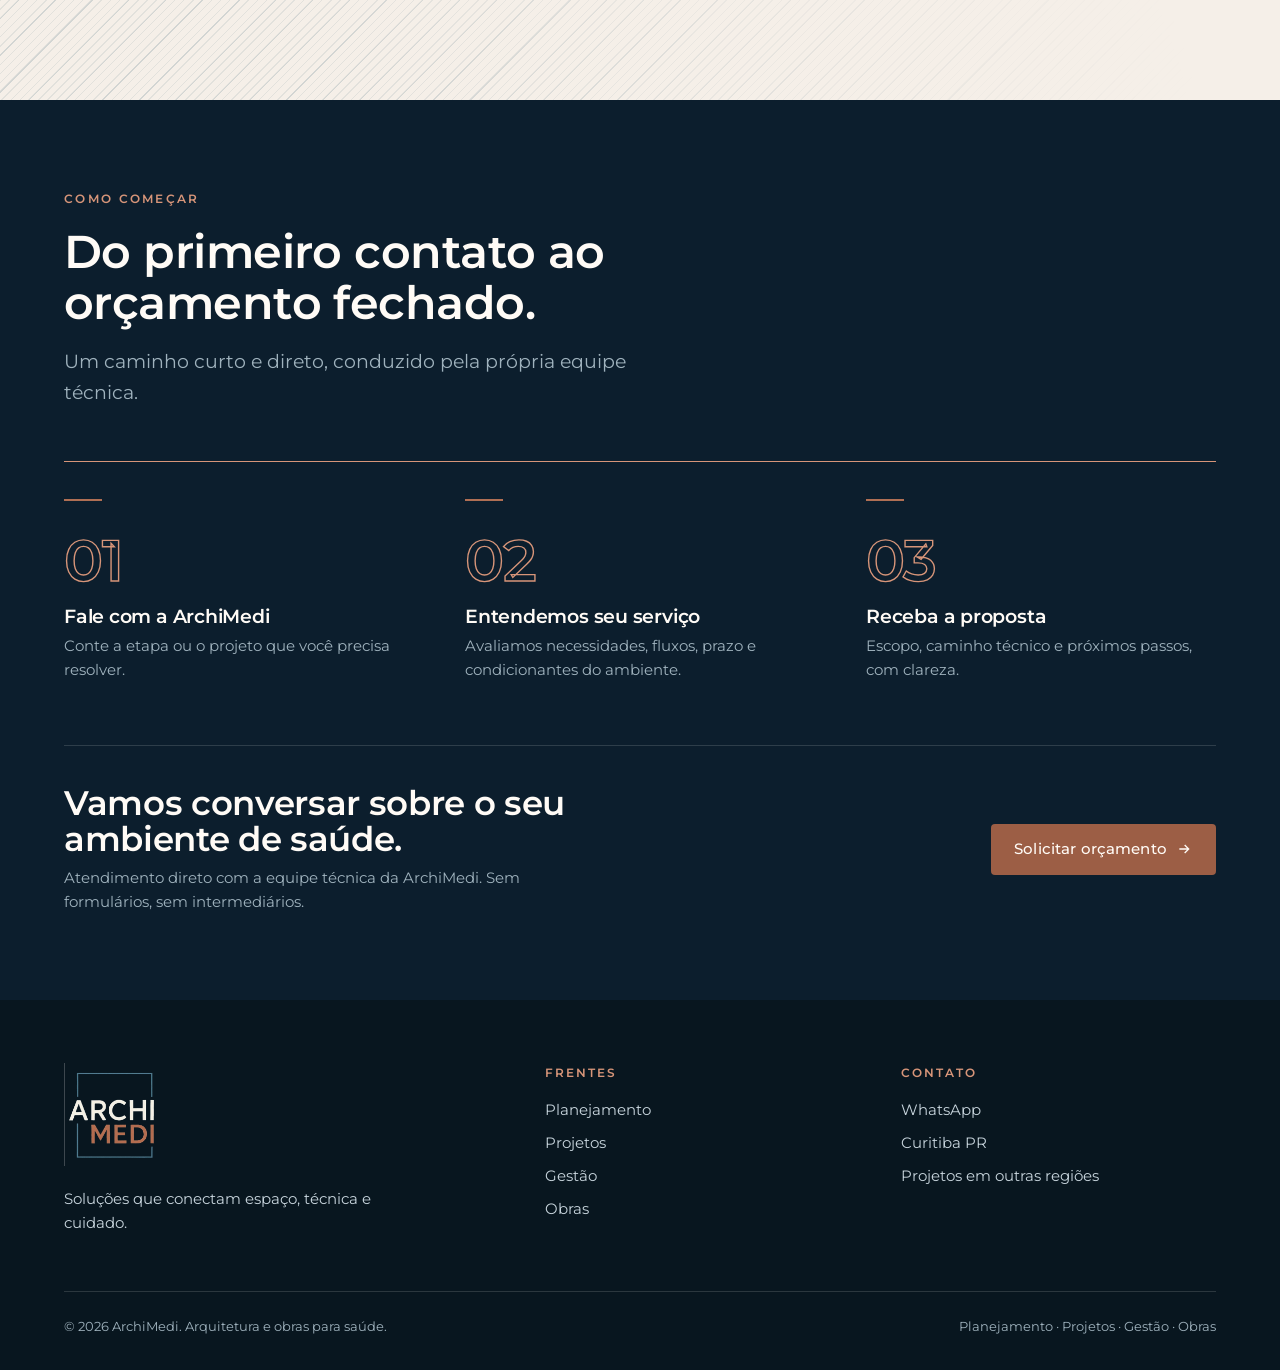
==== commit 63b8e2cf: "Logos +35%, redesign de 'Como começar' e novo pattern em 'O que fazemos' - Logos: header 60->81px (s" ====
--- a/public_html/index.html
+++ b/public_html/index.html
@@ -95,7 +95,7 @@
 </section>
 
 <!-- SERVIÇOS / PILARES -->
-<section class="section dark grid-texture" id="servicos">
+<section class="section dark blueprint-texture" id="servicos">
   <div class="container">
     <div class="section-head">
       <span class="eyebrow" data-reveal>O que fazemos</span>
@@ -264,7 +264,7 @@
 </section>
 
 <!-- DORES / CITAÇÃO -->
-<section class="section quote-sec grid-texture" style="background:#F5EFE8">
+<section class="section quote-sec blueprint-texture left" style="background:#F5EFE8">
   <div class="container">
     <span class="eyebrow" data-reveal>Para quem projetamos</span>
     <p class="big-quote" data-word>Seu negócio é saúde. <em>A obra é a nossa.</em></p>
@@ -272,25 +272,43 @@
   </div>
 </section>
 
-<!-- COMO FUNCIONA + CTA -->
-<section class="section dark" id="contato">
-  <div class="container">
-    <div class="steps-wrap">
-      <div>
-        <span class="eyebrow" data-reveal>Como começar</span>
-        <h2 class="h-section" data-word>Do primeiro contato ao orçamento fechado.</h2>
-        <div class="steps" style="margin-top:2rem">
-          <span class="track"><i></i></span>
-          <div class="step"><span class="sd">1</span><h3>Fale com a ArchiMedi</h3><p>Conte a etapa ou o projeto que você precisa resolver.</p></div>
-          <div class="step"><span class="sd">2</span><h3>Entendemos seu serviço</h3><p>Avaliamos necessidades, fluxos, prazo e condicionantes do ambiente.</p></div>
-          <div class="step"><span class="sd">3</span><h3>Receba a proposta</h3><p>Escopo, caminho técnico e próximos passos, com clareza.</p></div>
-        </div>
-      </div>
-      <div class="cta-card" data-reveal>
-        <h2 class="h-section">Vamos conversar sobre o seu ambiente de saúde.</h2>
+<!-- COMO COMEÇAR (processo editorial) + CTA -->
+<section class="section dark process-sec" id="contato">
+  <div class="container">
+    <div class="process-head">
+      <span class="eyebrow" data-reveal>Como começar</span>
+      <h2 class="h-section" data-word>Do primeiro contato ao orçamento fechado.</h2>
+      <p class="lead" data-reveal>Um caminho curto e direto, conduzido pela própria equipe técnica.</p>
+    </div>
+
+    <div class="process" data-proc>
+      <span class="proc-line" aria-hidden="true"><i></i></span>
+      <div class="proc-step" data-reveal>
+        <span class="proc-tick" aria-hidden="true"></span>
+        <span class="proc-num">01</span>
+        <h3>Fale com a ArchiMedi</h3>
+        <p>Conte a etapa ou o projeto que você precisa resolver.</p>
+      </div>
+      <div class="proc-step" data-reveal>
+        <span class="proc-tick" aria-hidden="true"></span>
+        <span class="proc-num">02</span>
+        <h3>Entendemos seu serviço</h3>
+        <p>Avaliamos necessidades, fluxos, prazo e condicionantes do ambiente.</p>
+      </div>
+      <div class="proc-step" data-reveal>
+        <span class="proc-tick" aria-hidden="true"></span>
+        <span class="proc-num">03</span>
+        <h3>Receba a proposta</h3>
+        <p>Escopo, caminho técnico e próximos passos, com clareza.</p>
+      </div>
+    </div>
+
+    <div class="cta-band" data-reveal>
+      <div class="cta-band-text">
+        <h3>Vamos conversar sobre o seu ambiente de saúde.</h3>
         <p>Atendimento direto com a equipe técnica da ArchiMedi. Sem formulários, sem intermediários.</p>
-        <a class="btn btn-primary" data-wa="um projeto ou obra em ambiente de saúde">Solicitar orçamento <svg class="arw" width="16" height="16" viewBox="0 0 24 24" fill="none" stroke="currentColor" stroke-width="2"><path d="M5 12h14M13 6l6 6-6 6"/></svg></a>
-      </div>
+      </div>
+      <a class="btn btn-primary" data-wa="um projeto ou obra em ambiente de saúde">Solicitar orçamento <svg class="arw" width="16" height="16" viewBox="0 0 24 24" fill="none" stroke="currentColor" stroke-width="2"><path d="M5 12h14M13 6l6 6-6 6"/></svg></a>
     </div>
   </div>
 </section>
--- a/public_html/css/styles.css
+++ b/public_html/css/styles.css
@@ -26,7 +26,7 @@
   --radius:4px;
   --e:cubic-bezier(.16,.84,.28,1);
   --e2:cubic-bezier(.4,0,.2,1);
-  --header-h:88px;
+  --header-h:104px;
 }
 
 *{box-sizing:border-box}
@@ -93,16 +93,27 @@
 .section-head{max-width:64ch}
 .section-head .h-section{margin-bottom:1.1rem}
 
-/* linha técnica sutil (motivo blueprint) */
-.grid-texture{
-  background-image:linear-gradient(var(--linha) 1px,transparent 1px),
-    linear-gradient(90deg,var(--linha) 1px,transparent 1px);
-  background-size:64px 64px;background-position:center;
-}
-.dark .grid-texture{
-  background-image:linear-gradient(var(--linha-dark) 1px,transparent 1px),
-    linear-gradient(90deg,var(--linha-dark) 1px,transparent 1px);
-}
+/* hachura diagonal de prancheta (convenção de corte arquitetônico), concentrada
+   num canto por máscara para parecer composta, não um ladrilho uniforme */
+.blueprint-texture{position:relative;isolation:isolate}
+.blueprint-texture::before{
+  content:"";position:absolute;inset:0;z-index:0;pointer-events:none;
+  background:
+    repeating-linear-gradient(-45deg, var(--linha) 0 1.5px, transparent 1.5px 26px),
+    repeating-linear-gradient(-45deg, var(--linha) 0 1px, transparent 1px 6.5px);
+  opacity:.5;
+  -webkit-mask-image:radial-gradient(140% 120% at 100% -10%, #000 22%, transparent 68%);
+  mask-image:radial-gradient(140% 120% at 100% -10%, #000 22%, transparent 68%);
+}
+.blueprint-texture.left::before{-webkit-mask-image:radial-gradient(140% 120% at 0% 110%, #000 22%, transparent 68%);
+  mask-image:radial-gradient(140% 120% at 0% 110%, #000 22%, transparent 68%)}
+.dark .blueprint-texture::before,.blueprint-texture.dark::before{
+  background:
+    repeating-linear-gradient(-45deg, var(--linha-dark) 0 1.5px, transparent 1.5px 26px),
+    repeating-linear-gradient(-45deg, var(--linha-dark) 0 1px, transparent 1px 6.5px);
+  opacity:.85;
+}
+.blueprint-texture > *{position:relative;z-index:1}
 
 /* moldura de cantos (do logo) sobre imagens */
 .frame{position:relative}
@@ -124,8 +135,8 @@
 .header.hide{transform:translateY(-100%)}
 .header .container{display:flex;align-items:center;justify-content:space-between;gap:1.5rem}
 .brand{display:flex;align-items:center}
-.brand img{height:60px;width:auto;transition:height .45s var(--e2)}
-.header.solid .brand img{height:50px}
+.brand img{height:81px;width:auto;transition:height .45s var(--e2)}
+.header.solid .brand img{height:68px}
 .nav{display:flex;align-items:center;gap:2rem}
 .nav a{font-size:.9rem;font-weight:500;color:var(--off-white);opacity:.82;position:relative;padding:.2rem 0;transition:opacity .25s}
 .nav a::after{content:"";position:absolute;left:0;bottom:-2px;width:0;height:1.5px;background:var(--terracota);transition:width .3s var(--e)}
@@ -272,32 +283,36 @@
 .big-quote .accent{color:var(--terracota)}
 
 /* ============================================================
-   COMO FUNCIONA + CTA (passo a passo animado)
-   ============================================================ */
-.steps-wrap{display:grid;grid-template-columns:1fr 1fr;gap:clamp(2rem,5vw,4.5rem);align-items:center;margin-top:1rem}
-.steps{position:relative;padding-left:2.4rem}
-.steps .track{position:absolute;left:11px;top:8px;bottom:8px;width:2px;background:var(--linha-dark)}
-.steps .track i{position:absolute;inset:0;background:var(--terracota);transform:scaleY(0);transform-origin:top;transition:transform 1.1s var(--e)}
-.steps.on .track i{transform:scaleY(1)}
-.step{position:relative;padding:0 0 2.1rem}
-.step:last-child{padding-bottom:0}
-.step .sd{position:absolute;left:-2.4rem;top:2px;width:24px;height:24px;border-radius:50%;background:var(--azul-700);border:2px solid var(--azul-claro);display:grid;place-items:center;font-size:.72rem;font-weight:600;color:var(--off-white)}
-.step.in .sd{border-color:var(--terracota);background:var(--cta)}
-.step h3{font-size:1.18rem;margin-bottom:.4rem}
-.step p{color:var(--muted-on-dark);font-size:.92rem;margin:0}
-.steps .step{opacity:0;transform:translateY(14px);transition:opacity .7s var(--e),transform .7s var(--e)}
-.steps.on .step.in{opacity:1;transform:none}
-.cta-card{background:var(--azul-700);border:1px solid var(--linha-dark);border-radius:var(--radius);padding:clamp(2rem,4vw,3rem)}
-.cta-card .h-section{margin-bottom:1rem}
-.cta-card p{color:var(--muted-on-dark)}
-.cta-card .btn{margin-top:1rem}
+   COMO COMEÇAR (processo editorial) + CTA
+   ============================================================ */
+.process-head{max-width:60ch;margin-bottom:clamp(2.5rem,6vh,4rem)}
+.process-head .lead{margin-top:1rem}
+.process{position:relative;display:grid;grid-template-columns:repeat(3,1fr);gap:clamp(1.6rem,4vw,3.6rem);padding-top:2.4rem}
+/* linha horizontal que desenha da esquerda para a direita ao entrar */
+.process .proc-line{position:absolute;top:0;left:0;width:100%;height:1px;background:var(--linha-dark);overflow:hidden}
+.process .proc-line i{position:absolute;inset:0;background:var(--terracota-txt-dark);transform:scaleX(0);transform-origin:left;transition:transform 1.4s var(--e)}
+.process.on .proc-line i{transform:scaleX(1)}
+.proc-step{position:relative;padding-top:2rem}
+.proc-step .proc-tick{position:absolute;top:-1px;left:0;width:38px;height:2px;background:var(--terracota);transform:scaleX(0);transform-origin:left;transition:transform .6s var(--e) .25s}
+.proc-step.is-in .proc-tick{transform:scaleX(1)}
+.proc-num{display:block;font-size:clamp(2.4rem,4.6vw,3.6rem);font-weight:600;line-height:1;letter-spacing:-.02em;
+  color:transparent;-webkit-text-stroke:1.4px var(--terracota-txt-dark);text-stroke:1.4px var(--terracota-txt-dark);margin-bottom:1.1rem}
+.proc-step h3{font-size:1.18rem;margin-bottom:.5rem}
+.proc-step p{color:var(--muted-on-dark);font-size:.92rem;margin:0;max-width:34ch}
+
+.cta-band{display:flex;align-items:center;justify-content:space-between;gap:2rem clamp(2rem,5vw,4rem);flex-wrap:wrap;
+  margin-top:clamp(2.6rem,7vh,5rem);padding-top:2.4rem;border-top:1px solid var(--linha-dark)}
+.cta-band-text{max-width:54ch}
+.cta-band h3{font-size:clamp(1.45rem,2.7vw,2.1rem);letter-spacing:-.01em;margin-bottom:.55rem}
+.cta-band p{color:var(--muted-on-dark);margin:0}
+.cta-band .btn{flex-shrink:0}
 
 /* ============================================================
    FOOTER
    ============================================================ */
 .footer{background:var(--azul-900);color:var(--off-white);padding:clamp(3.5rem,7vh,5rem) 0 2rem}
 .footer-top{display:grid;grid-template-columns:1.4fr 1fr 1fr;gap:2.5rem;padding-bottom:2.5rem;border-bottom:1px solid var(--linha-dark)}
-.footer img.flogo{height:76px;margin-bottom:1.3rem}
+.footer img.flogo{height:103px;margin-bottom:1.3rem}
 .footer .fsig{color:#C7D4DC;max-width:34ch}
 .footer h4{font-size:.78rem;letter-spacing:.16em;text-transform:uppercase;color:#D79579;margin:0 0 1rem;font-weight:600}
 .footer ul{list-style:none;margin:0;padding:0}
@@ -384,6 +399,14 @@
   .hero{align-items:center;padding-top:calc(var(--header-h) + 1.4rem);padding-bottom:2.5rem}
   .hero-meta{display:none}
 }
+@media(max-width:900px){
+  .process{grid-template-columns:1fr;gap:0}
+  .process .proc-line{display:none}
+  .proc-step{padding-top:1.6rem;padding-bottom:1.6rem;border-top:1px solid var(--linha-dark)}
+  .proc-step:last-child{border-bottom:1px solid var(--linha-dark)}
+  .proc-step p{max-width:52ch}
+  .cta-band{flex-direction:column;align-items:flex-start}
+}
 @media(max-width:620px){
   h1,h2,h3{letter-spacing:-.01em}
   .pillars,.diffs,.pf-grid,.stats{grid-template-columns:1fr}
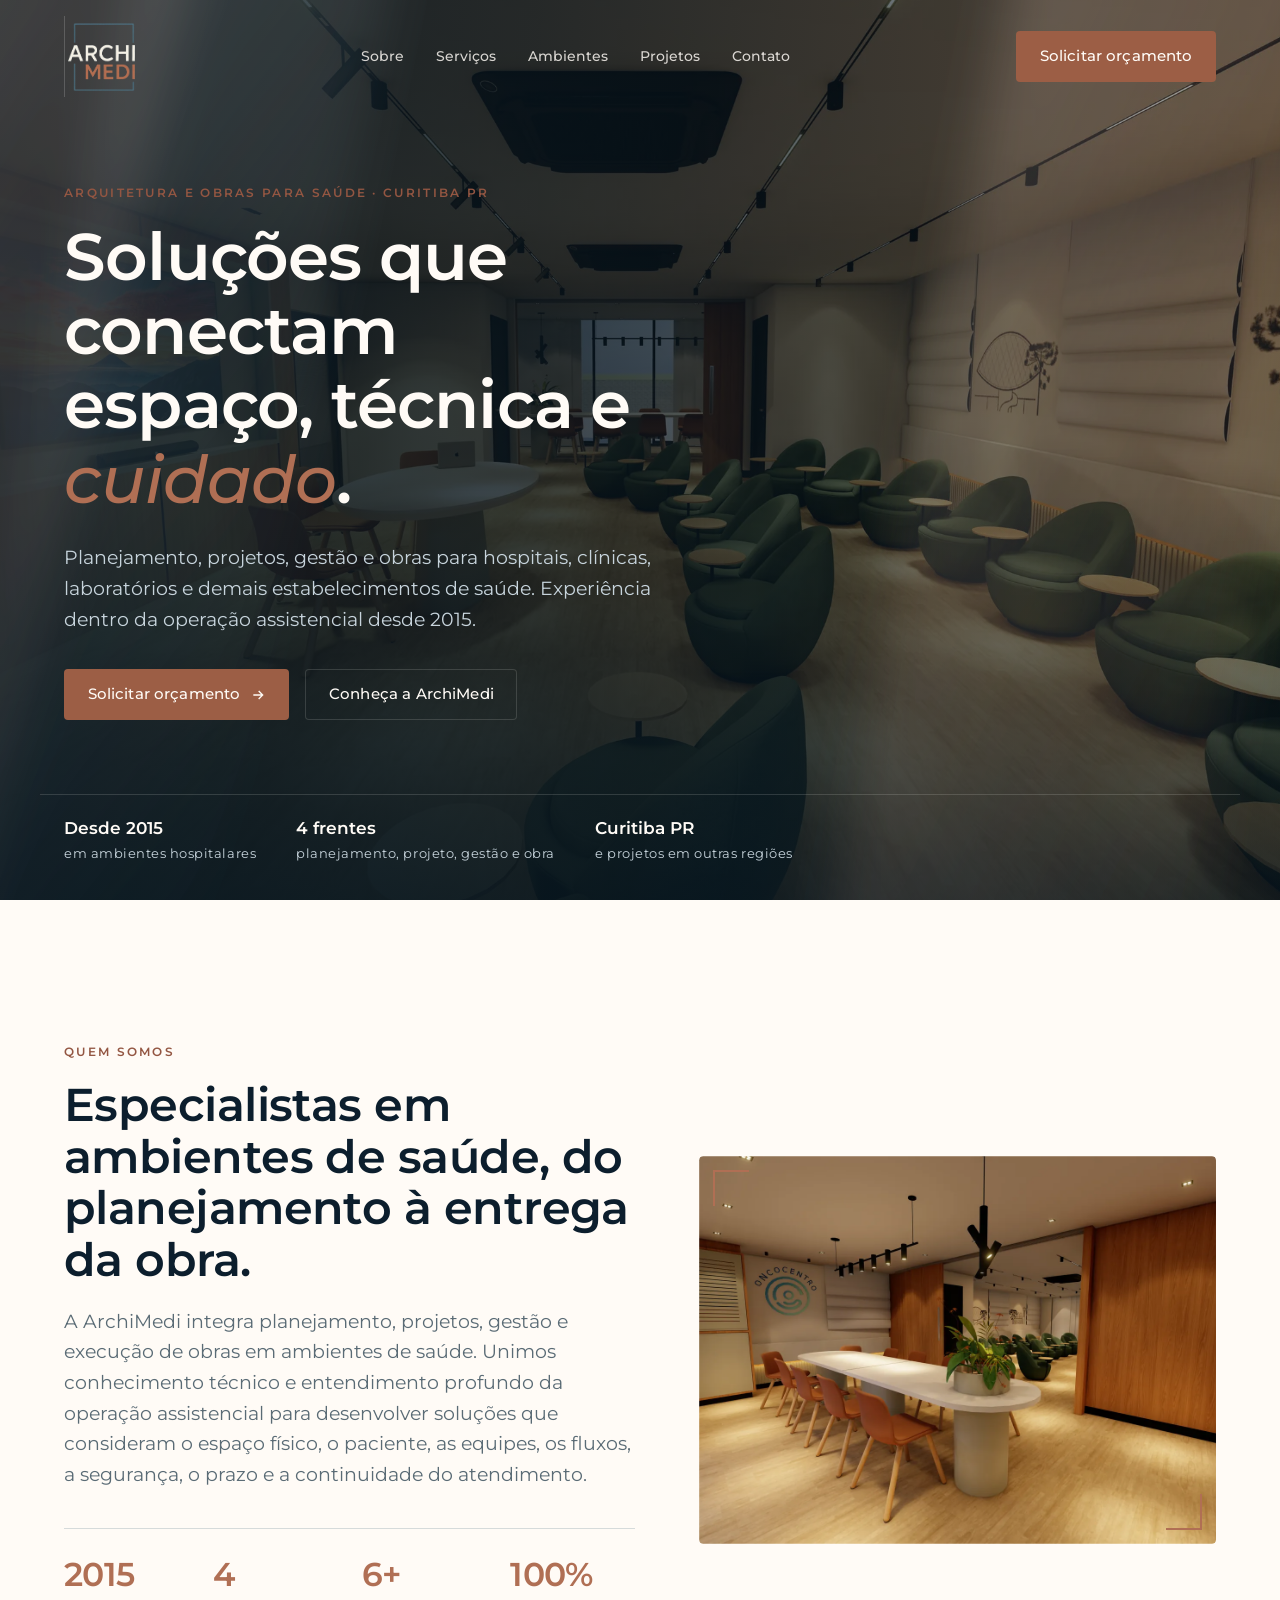
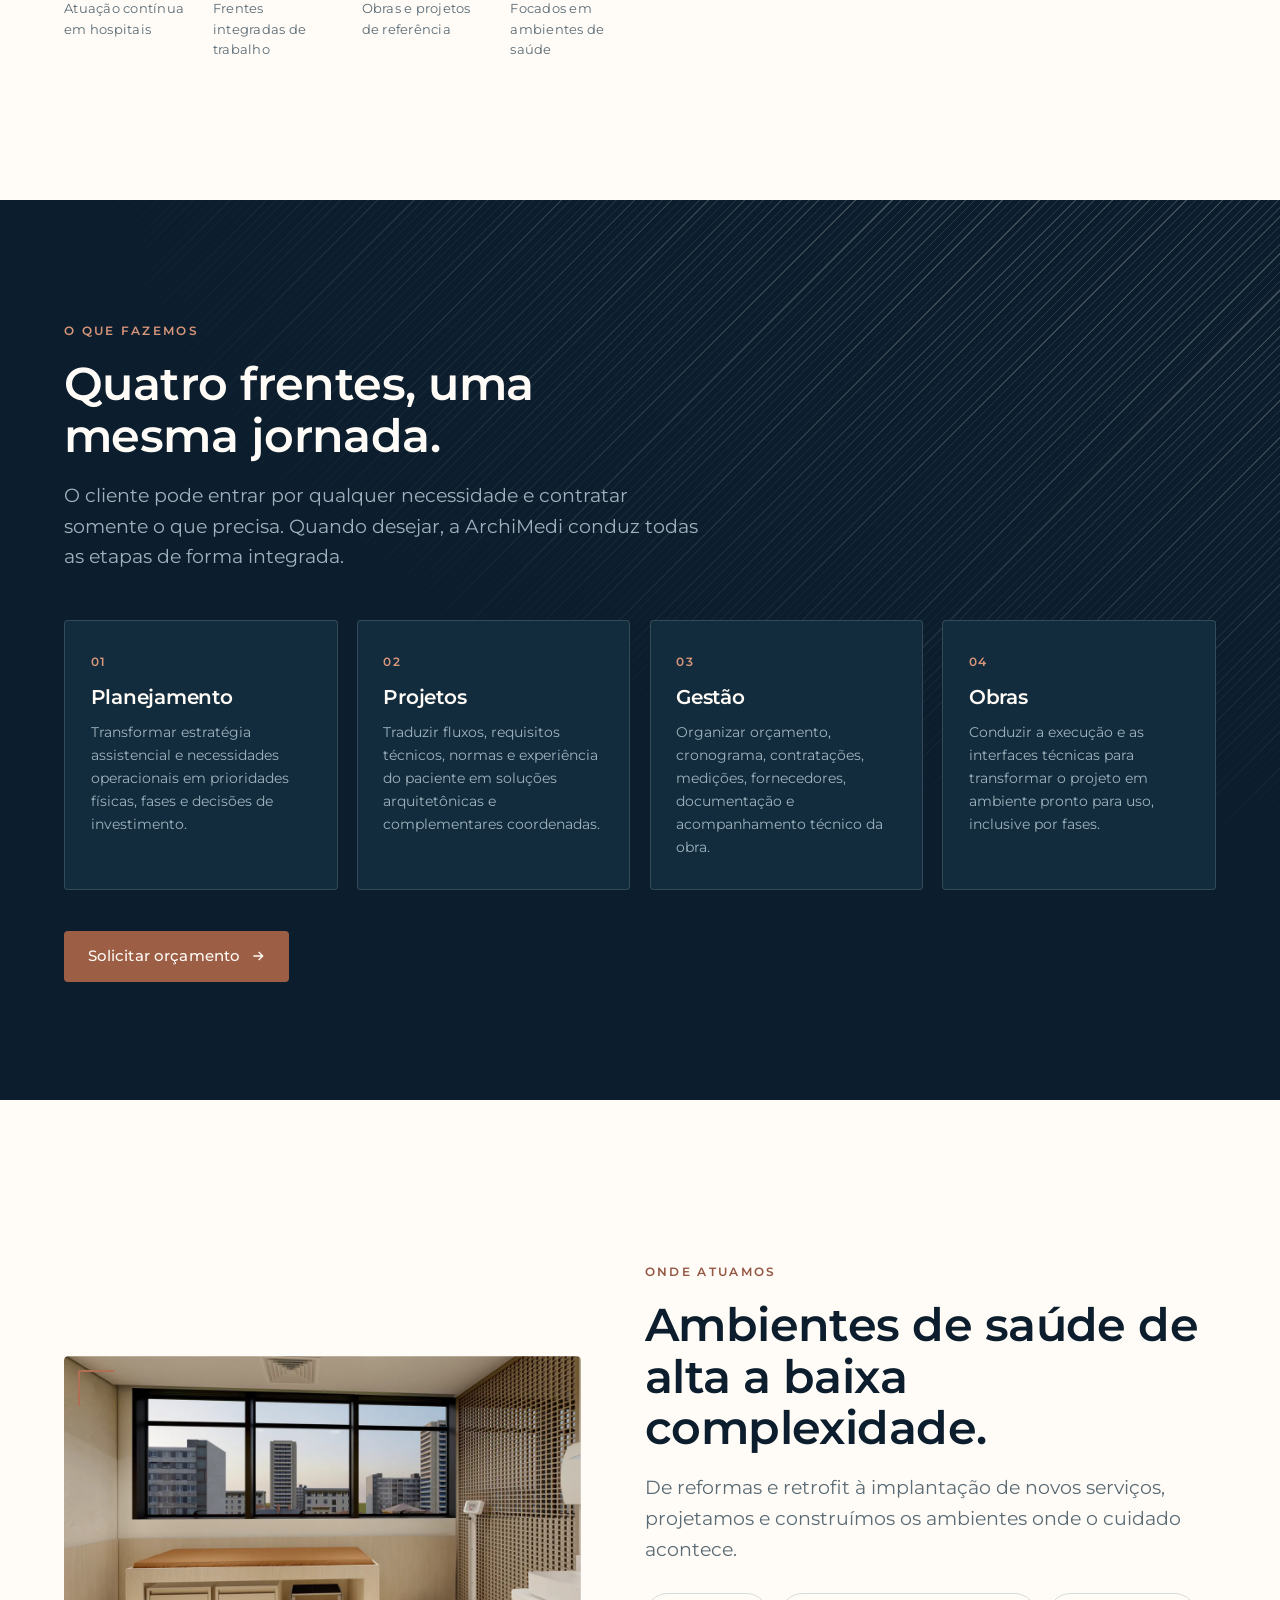
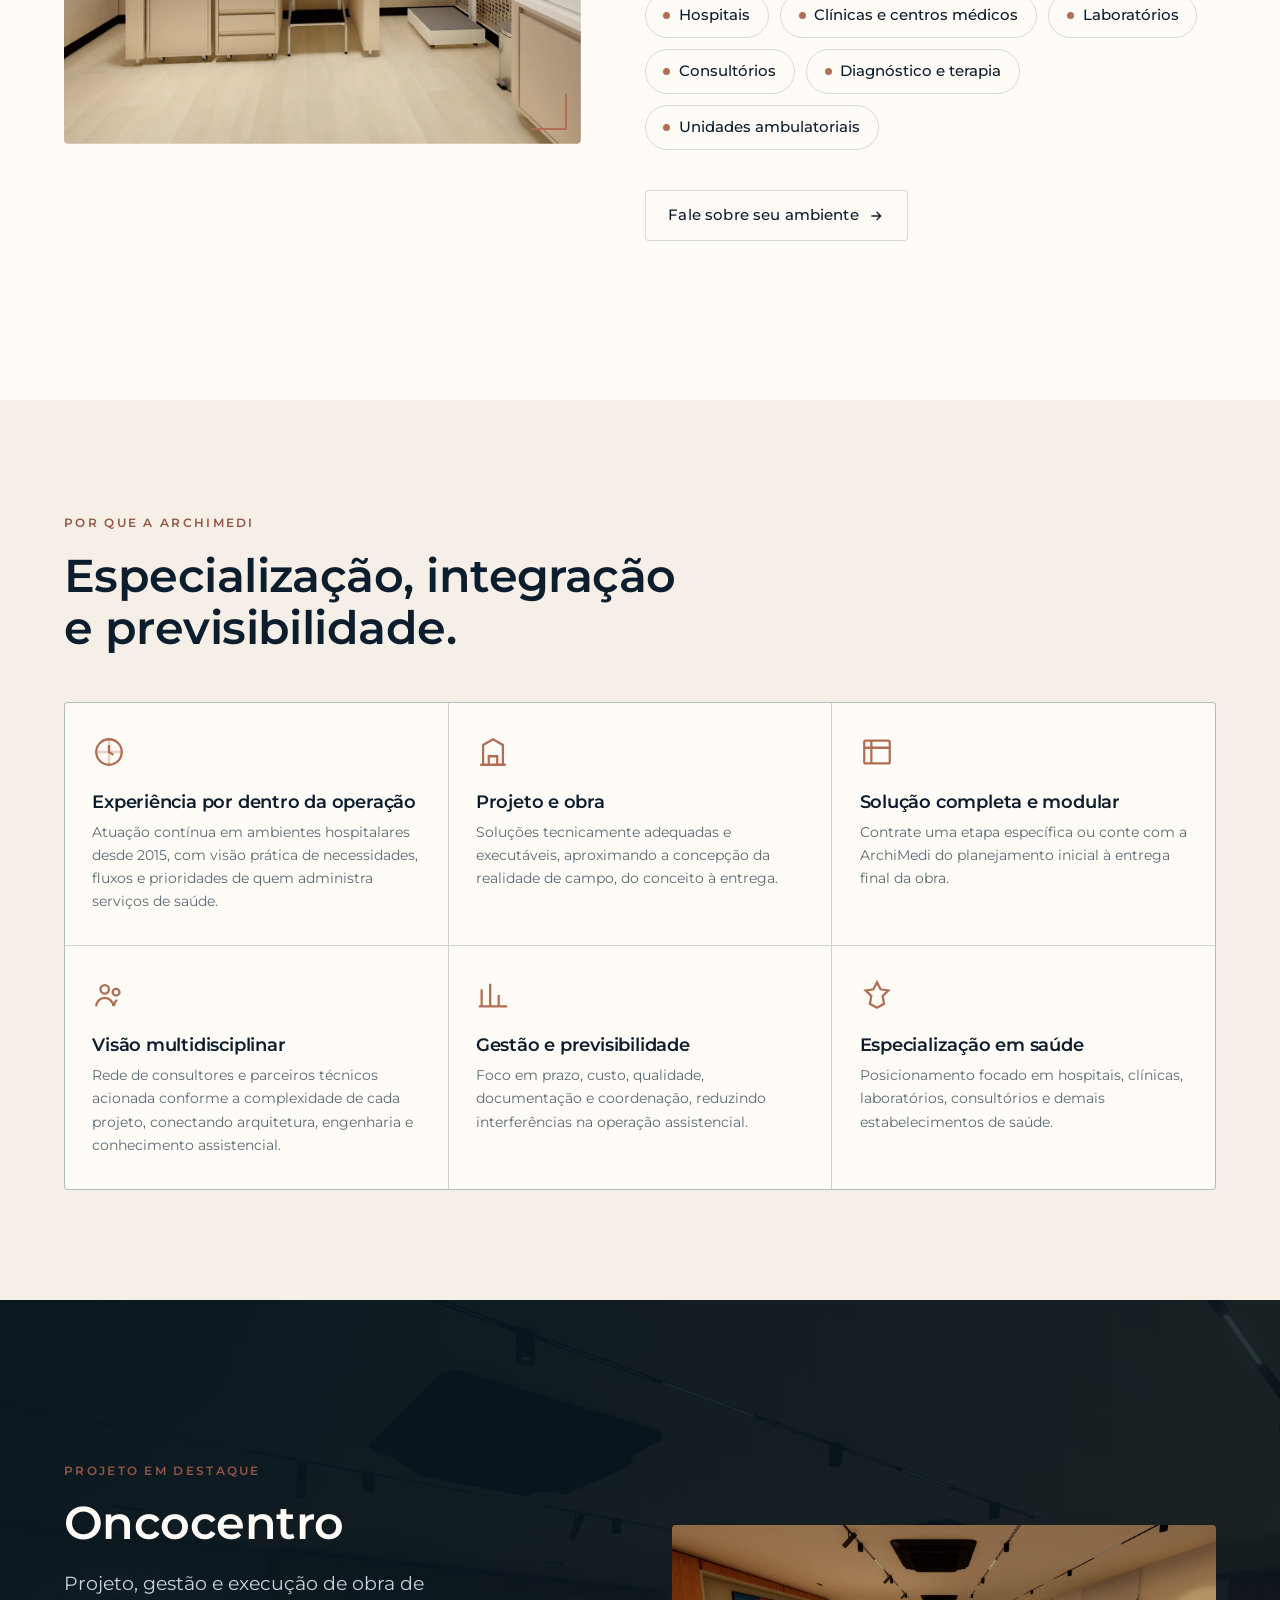
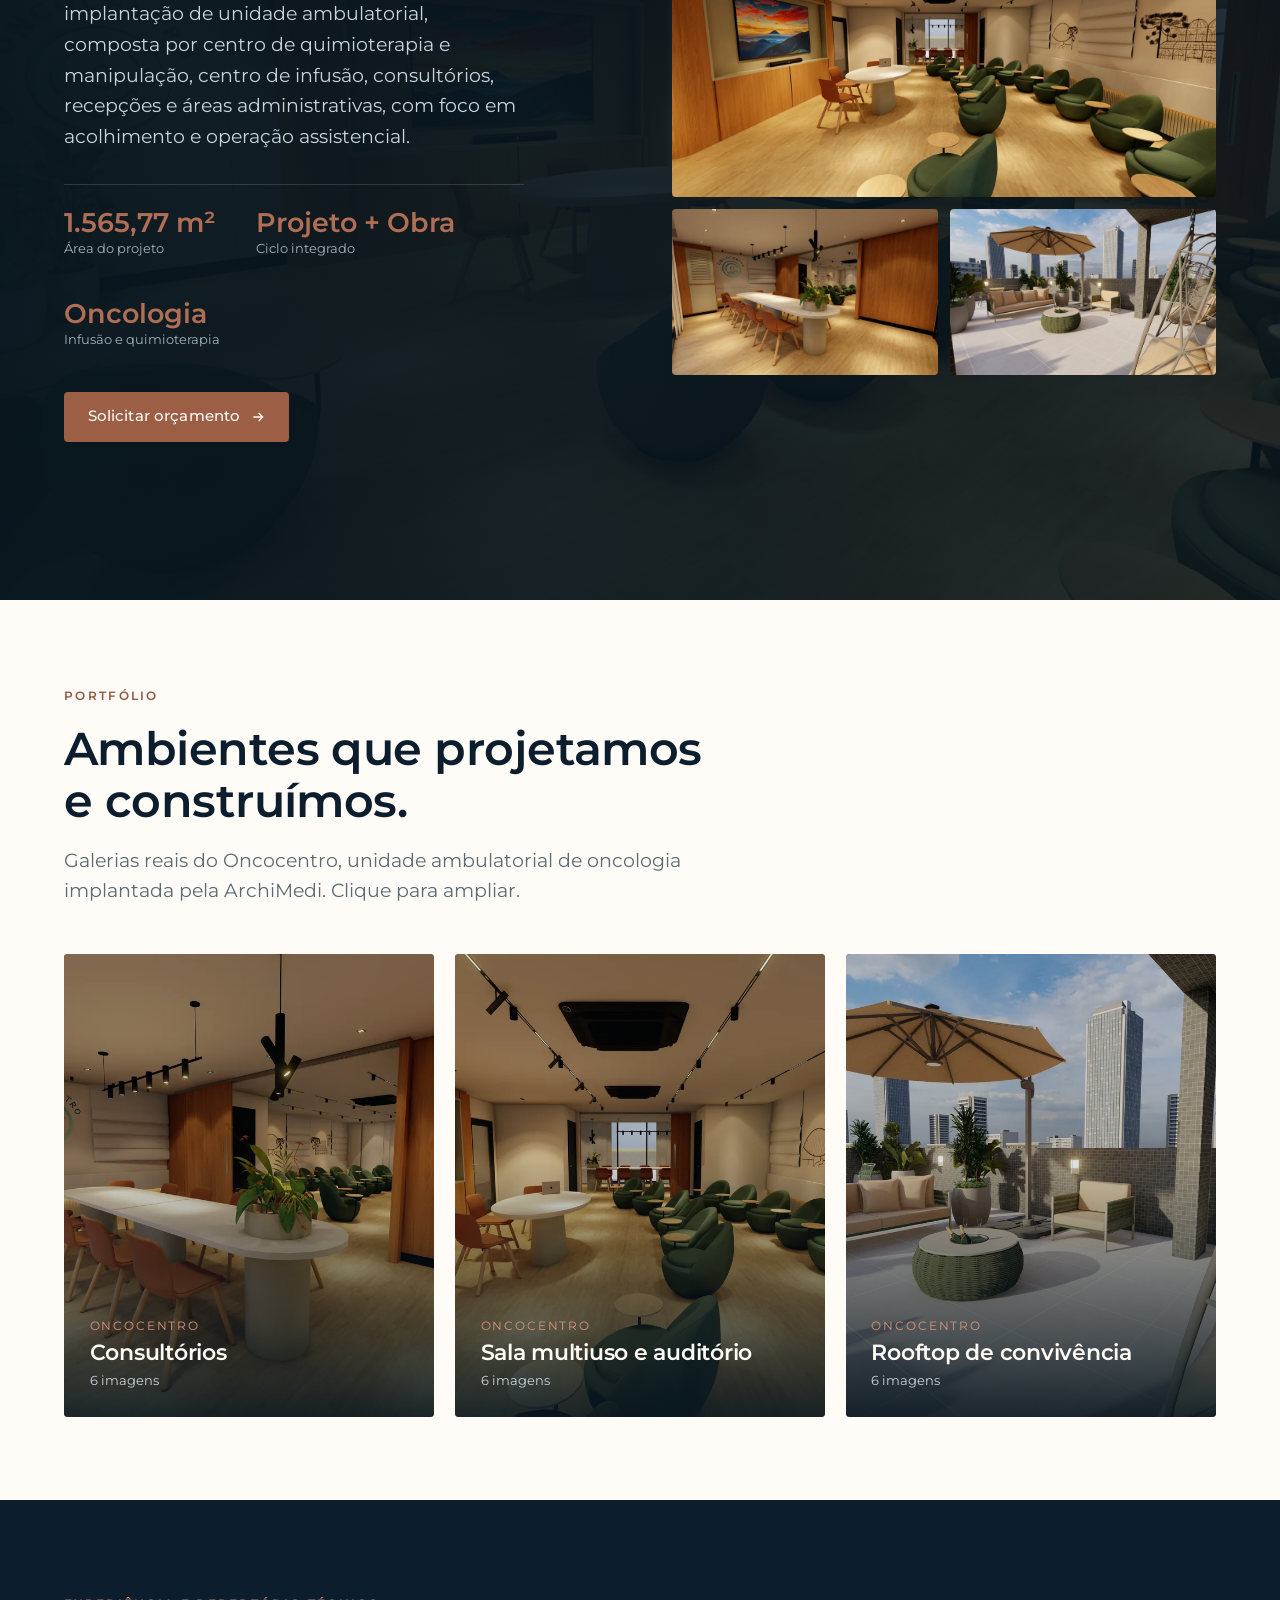
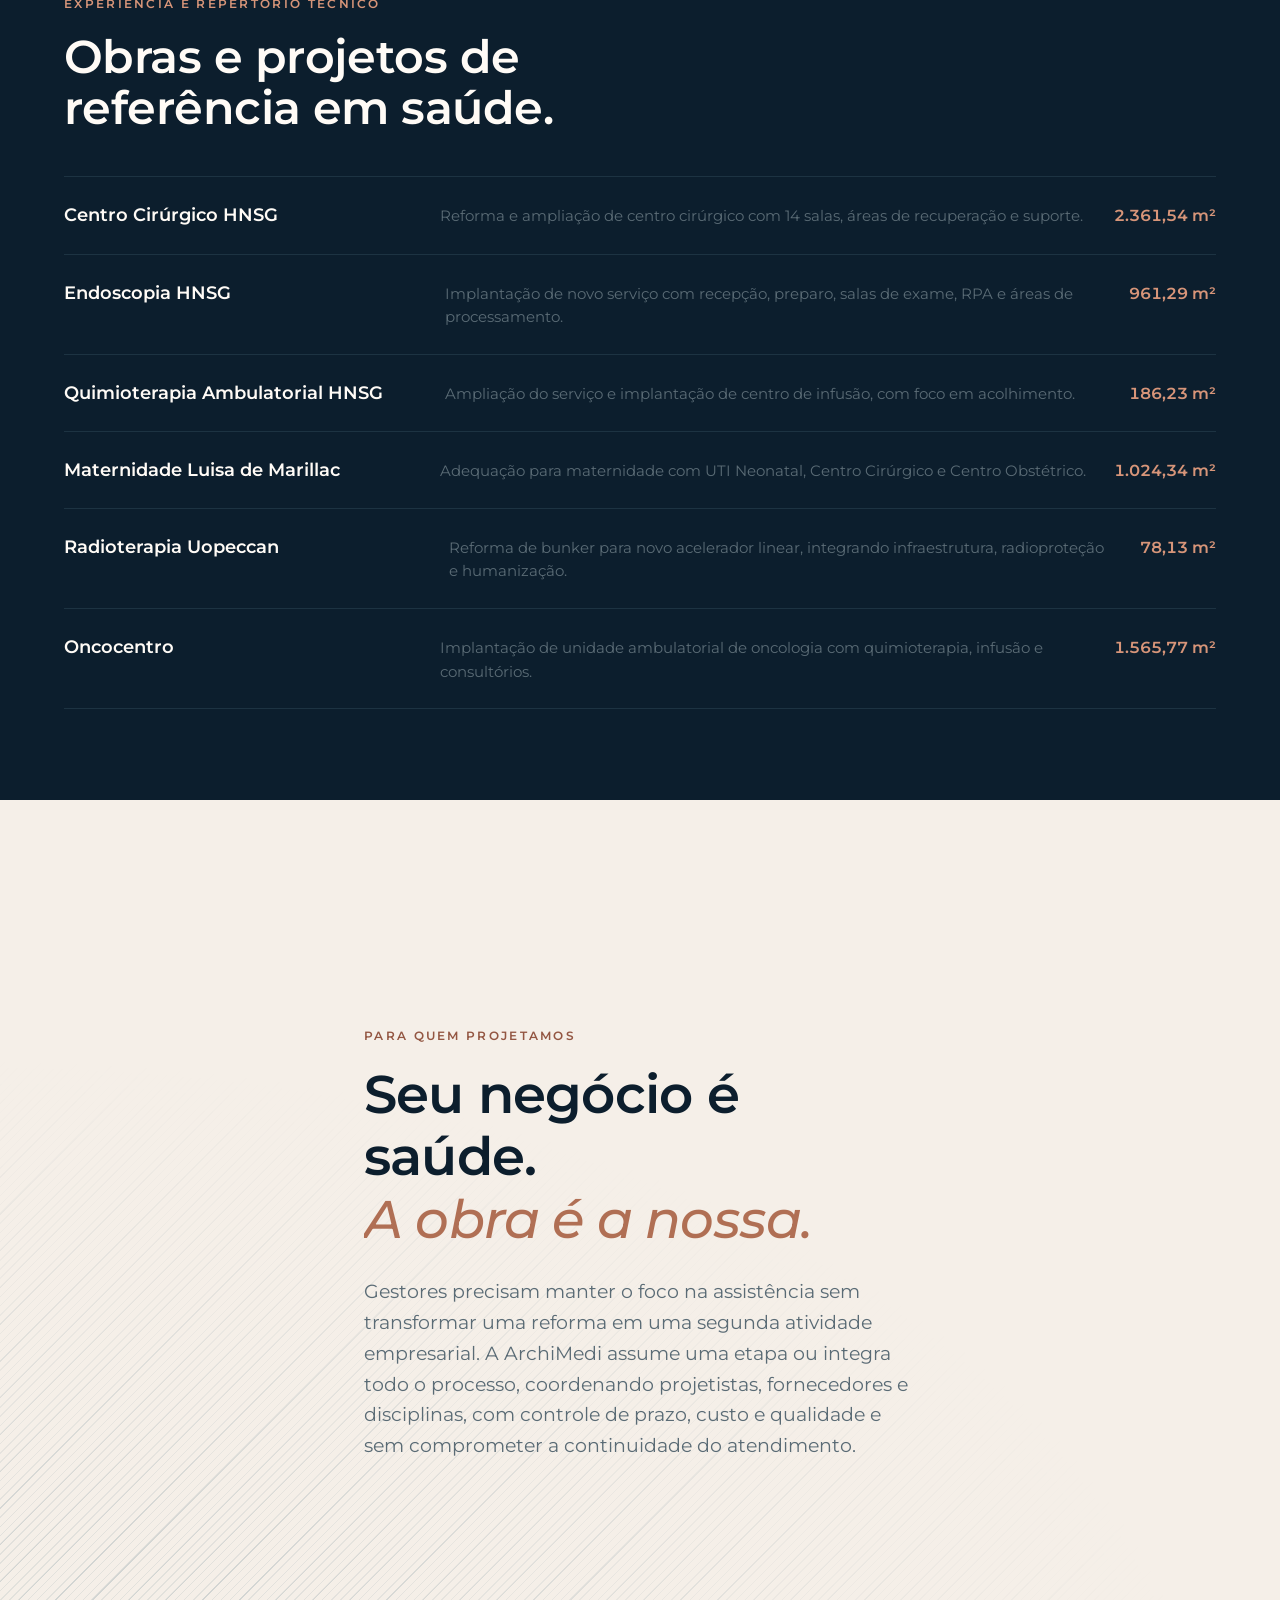
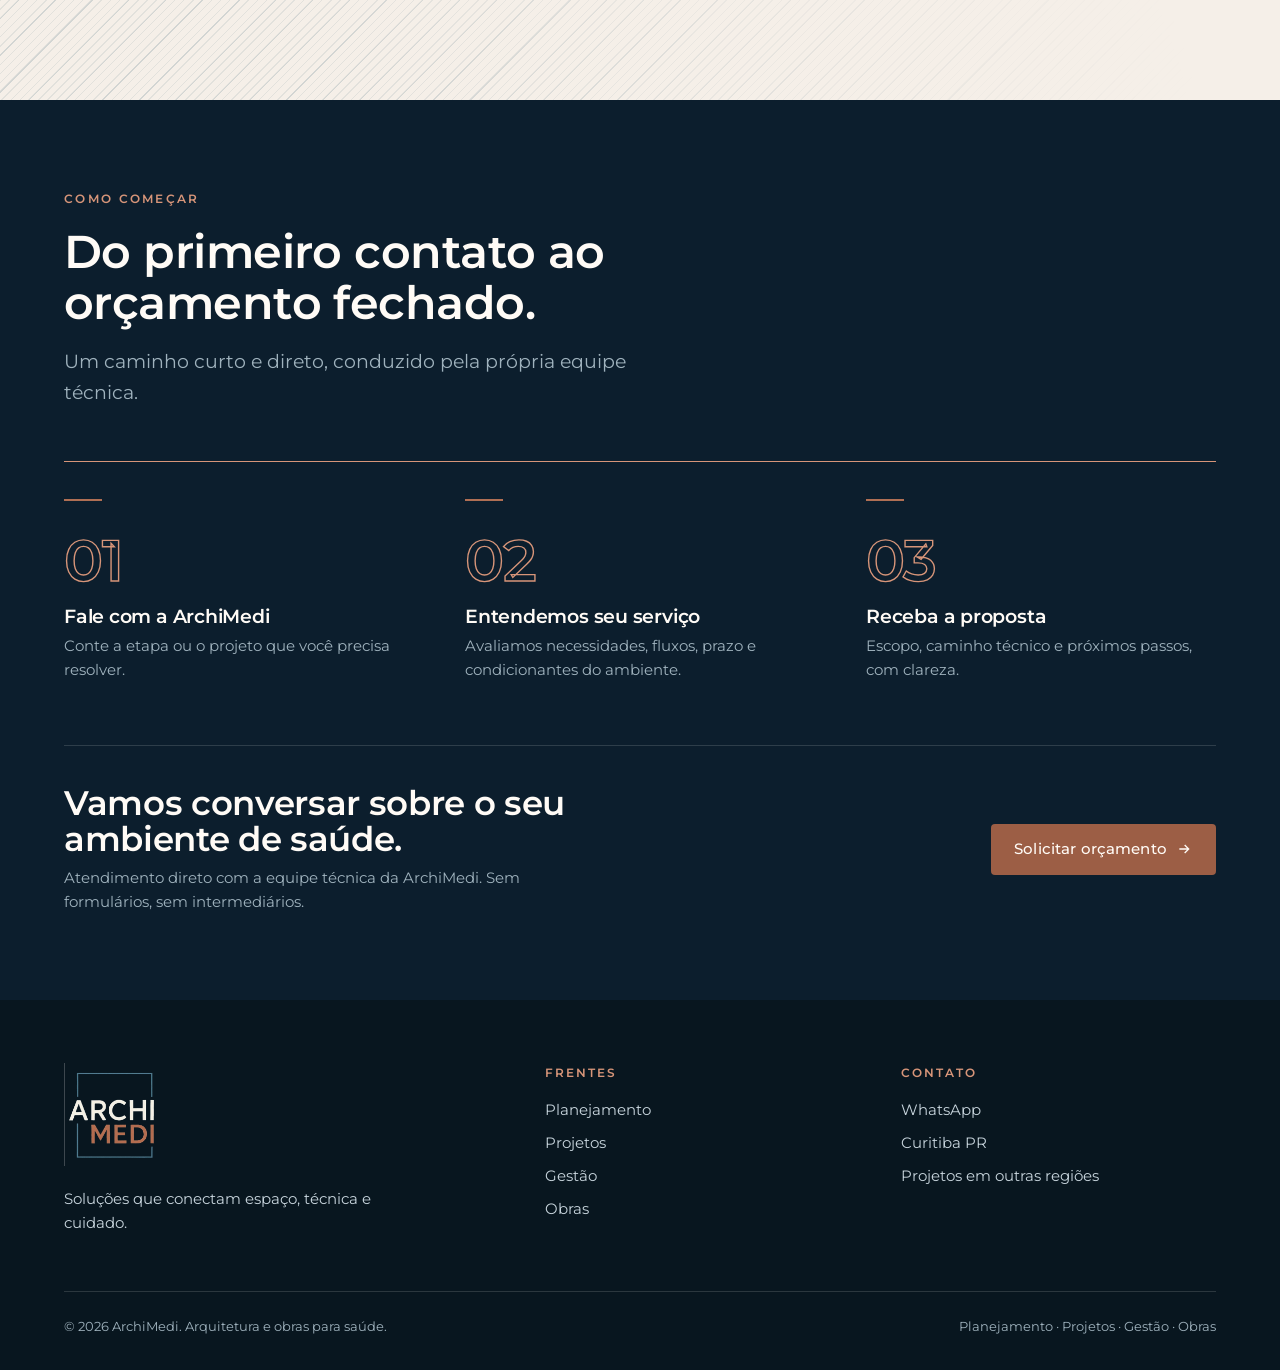
==== commit b922a36a: "Mais CTAs de WhatsApp ao longo da página Adiciona botões 'Solicitar orçamento' em Serviços e no dest" ====
--- a/public_html/index.html
+++ b/public_html/index.html
@@ -124,6 +124,9 @@
         <span class="barline"></span>
       </article>
     </div>
+    <div class="section-cta" data-reveal>
+      <a class="btn btn-primary" data-wa="planejamento, projeto, gestão ou obra em ambiente de saúde">Solicitar orçamento <svg class="arw" width="16" height="16" viewBox="0 0 24 24" fill="none" stroke="currentColor" stroke-width="2"><path d="M5 12h14M13 6l6 6-6 6"/></svg></a>
+    </div>
   </div>
 </section>
 
@@ -146,6 +149,9 @@
           <span class="chip" data-reveal><span class="dot"></span>Diagnóstico e terapia</span>
           <span class="chip" data-reveal><span class="dot"></span>Unidades ambulatoriais</span>
         </div>
+        <div class="section-cta" data-reveal>
+          <a class="btn btn-outline" data-wa="um ambiente de saúde específico">Fale sobre seu ambiente <svg class="arw" width="16" height="16" viewBox="0 0 24 24" fill="none" stroke="currentColor" stroke-width="2"><path d="M5 12h14M13 6l6 6-6 6"/></svg></a>
+        </div>
       </div>
     </div>
   </div>
@@ -206,6 +212,9 @@
           <div class="s" data-reveal><b>1.565,77 m²</b><span>Área do projeto</span></div>
           <div class="s" data-reveal><b>Projeto + Obra</b><span>Ciclo integrado</span></div>
           <div class="s" data-reveal><b>Oncologia</b><span>Infusão e quimioterapia</span></div>
+        </div>
+        <div class="section-cta" data-reveal>
+          <a class="btn btn-primary" data-wa="um projeto de implantação ou reforma como o Oncocentro">Solicitar orçamento <svg class="arw" width="16" height="16" viewBox="0 0 24 24" fill="none" stroke="currentColor" stroke-width="2"><path d="M5 12h14M13 6l6 6-6 6"/></svg></a>
         </div>
       </div>
       <div class="mini-gal">
--- a/public_html/css/styles.css
+++ b/public_html/css/styles.css
@@ -92,6 +92,7 @@
 .dark h1,.dark h2,.dark h3{color:var(--off-white)}
 .section-head{max-width:64ch}
 .section-head .h-section{margin-bottom:1.1rem}
+.section-cta{margin-top:clamp(2rem,4.5vh,3.2rem)}
 
 /* hachura diagonal de prancheta (convenção de corte arquitetônico), concentrada
    num canto por máscara para parecer composta, não um ladrilho uniforme */
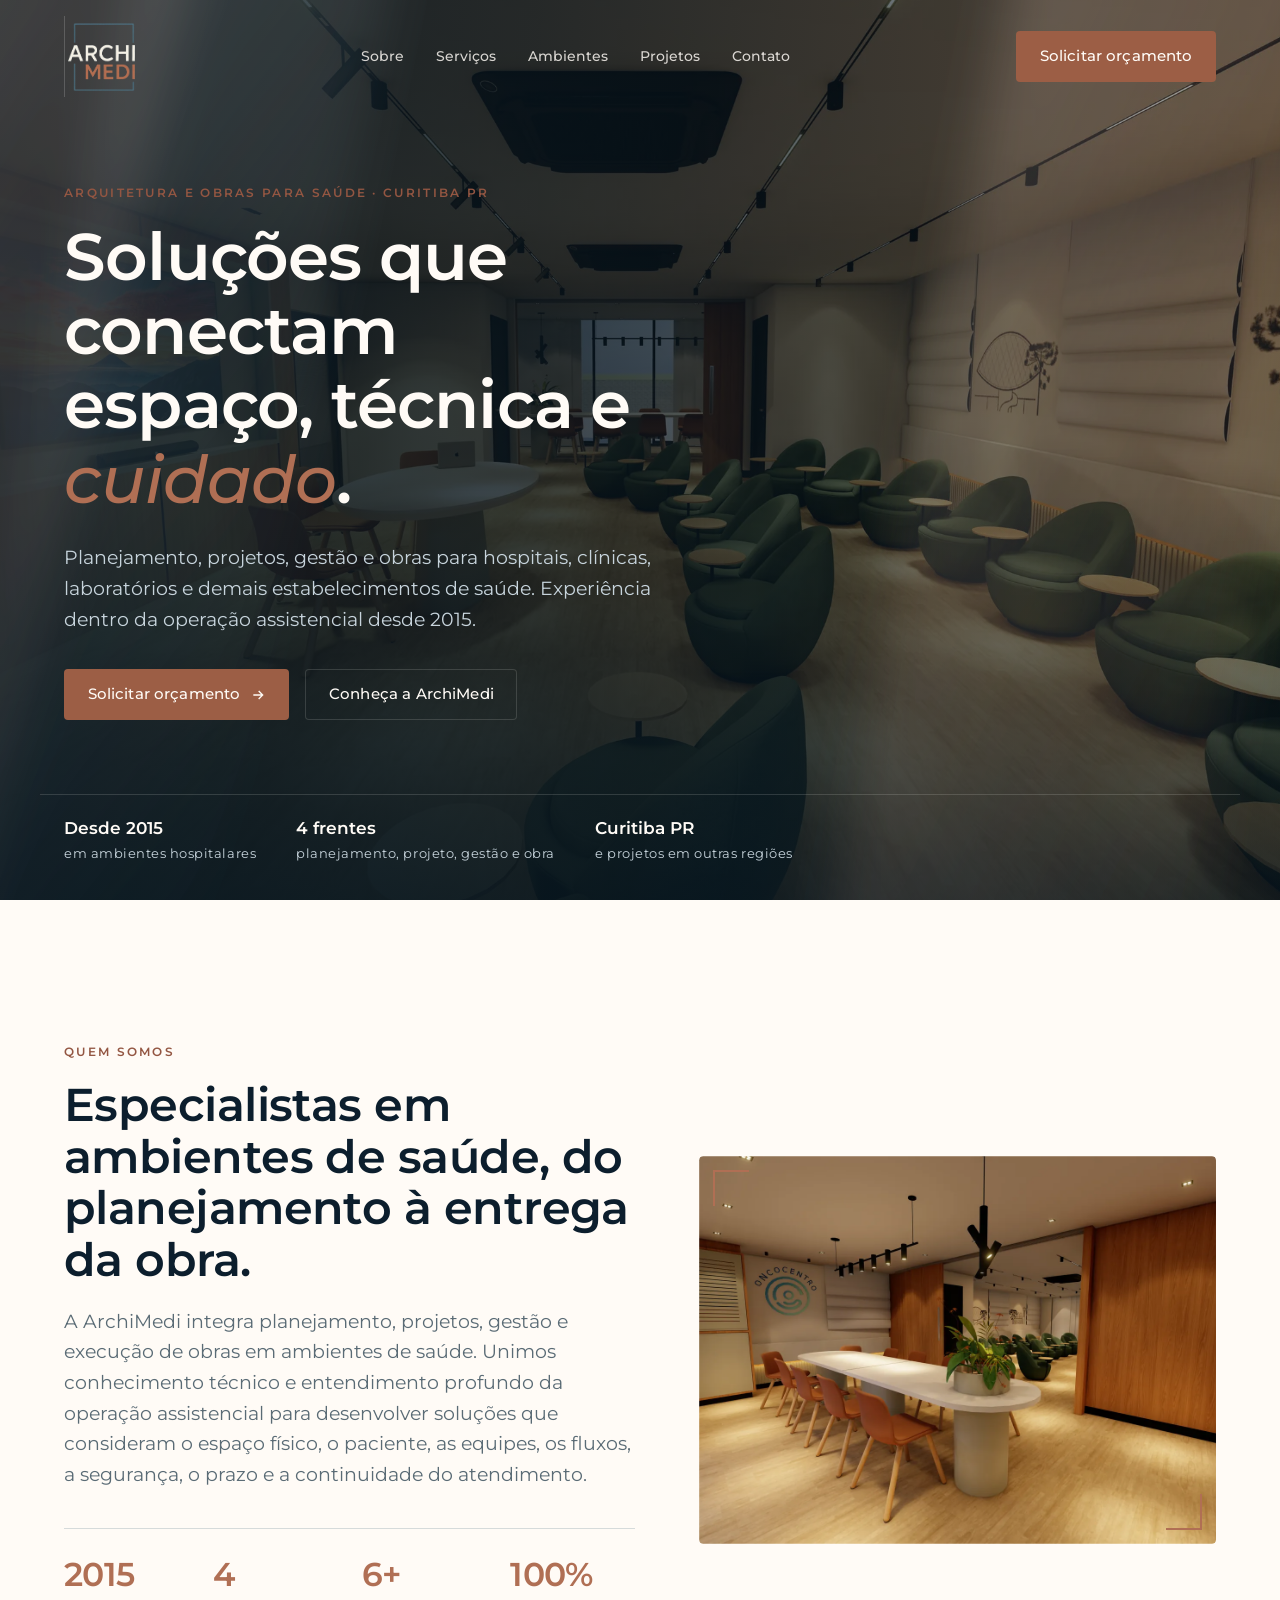
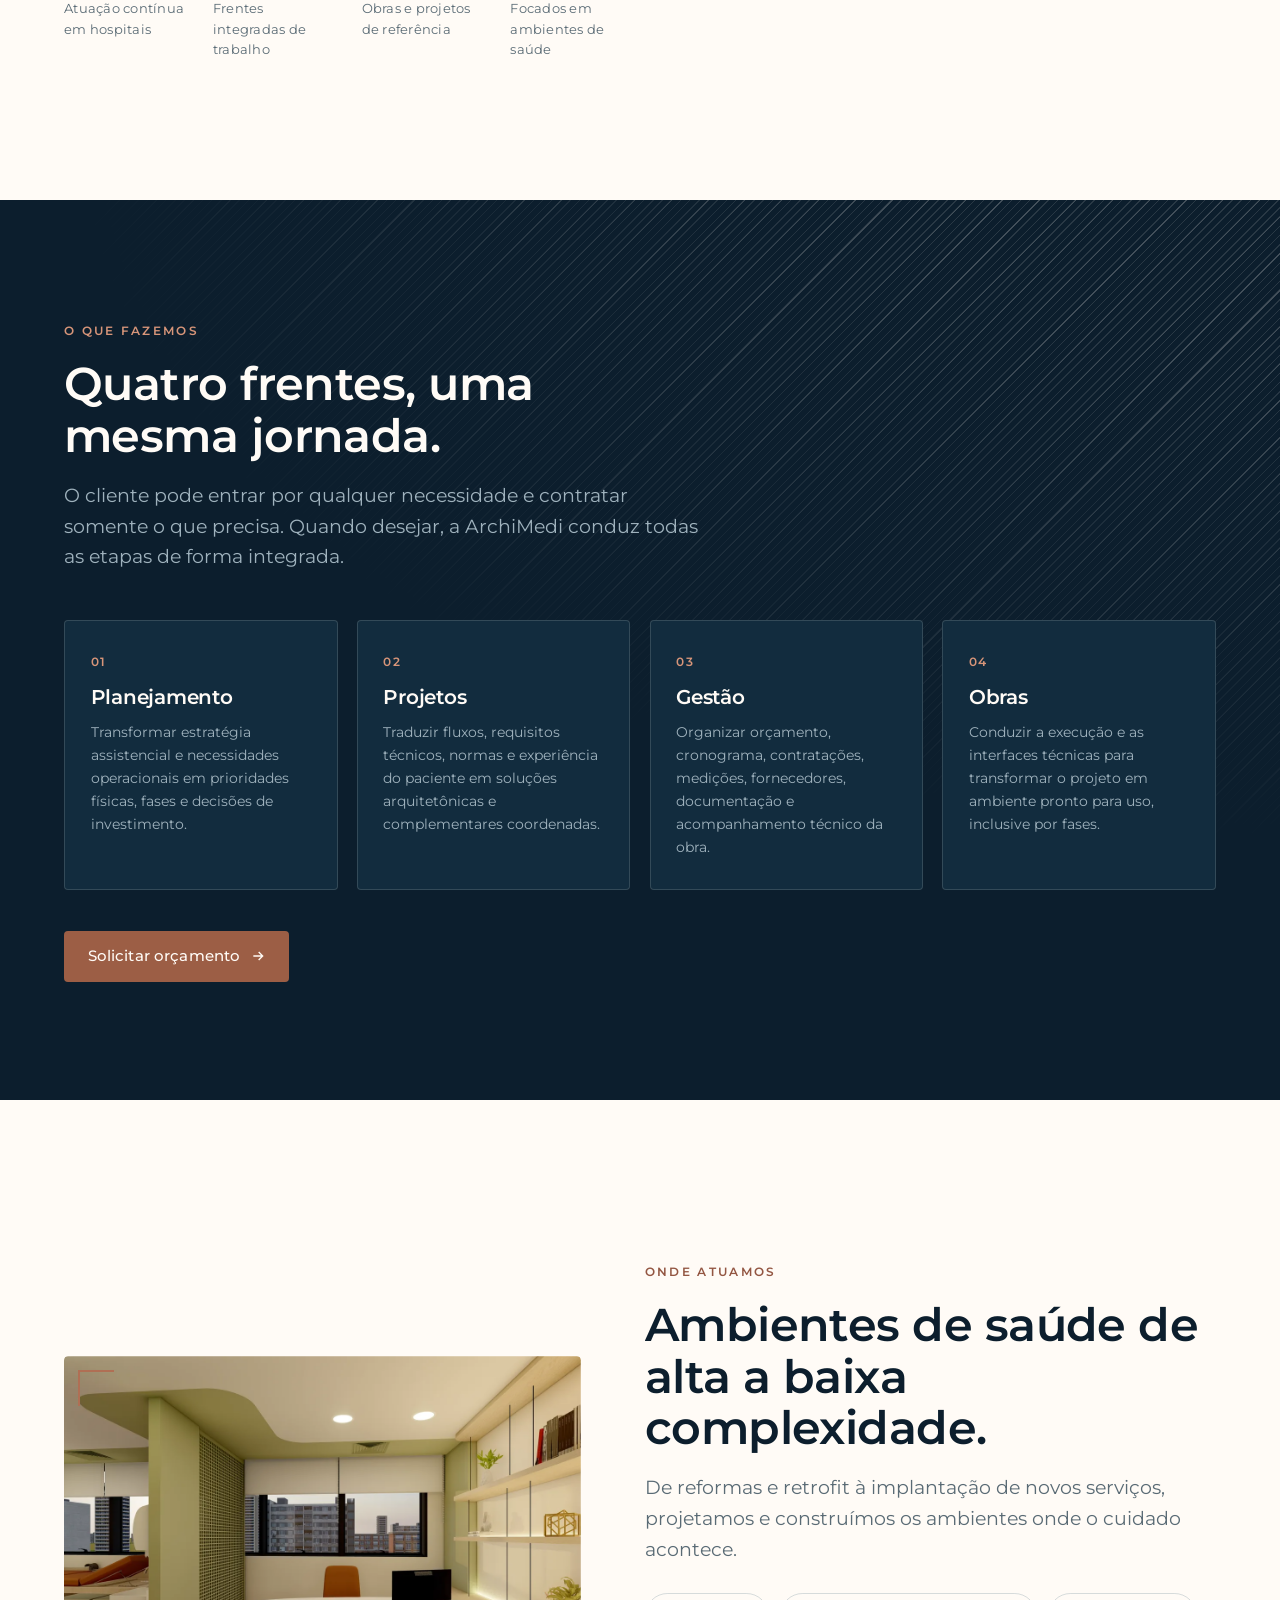
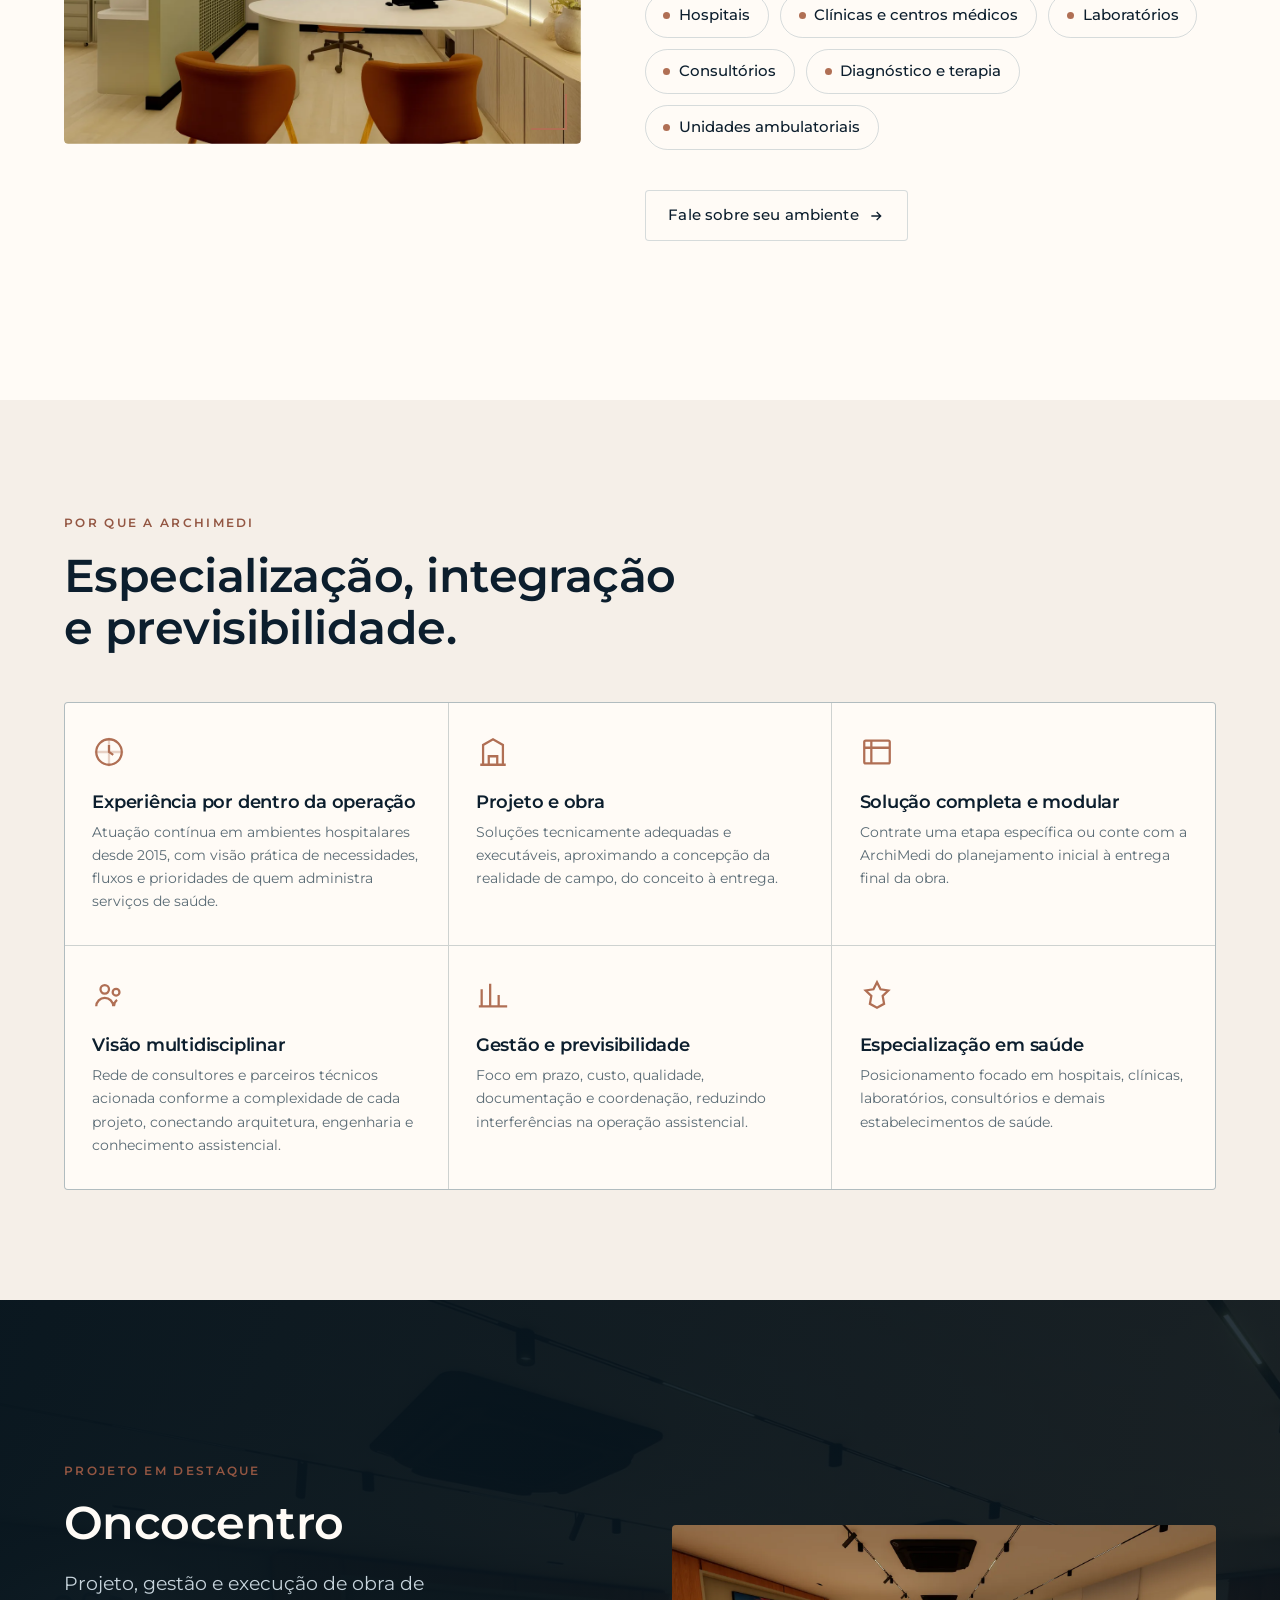
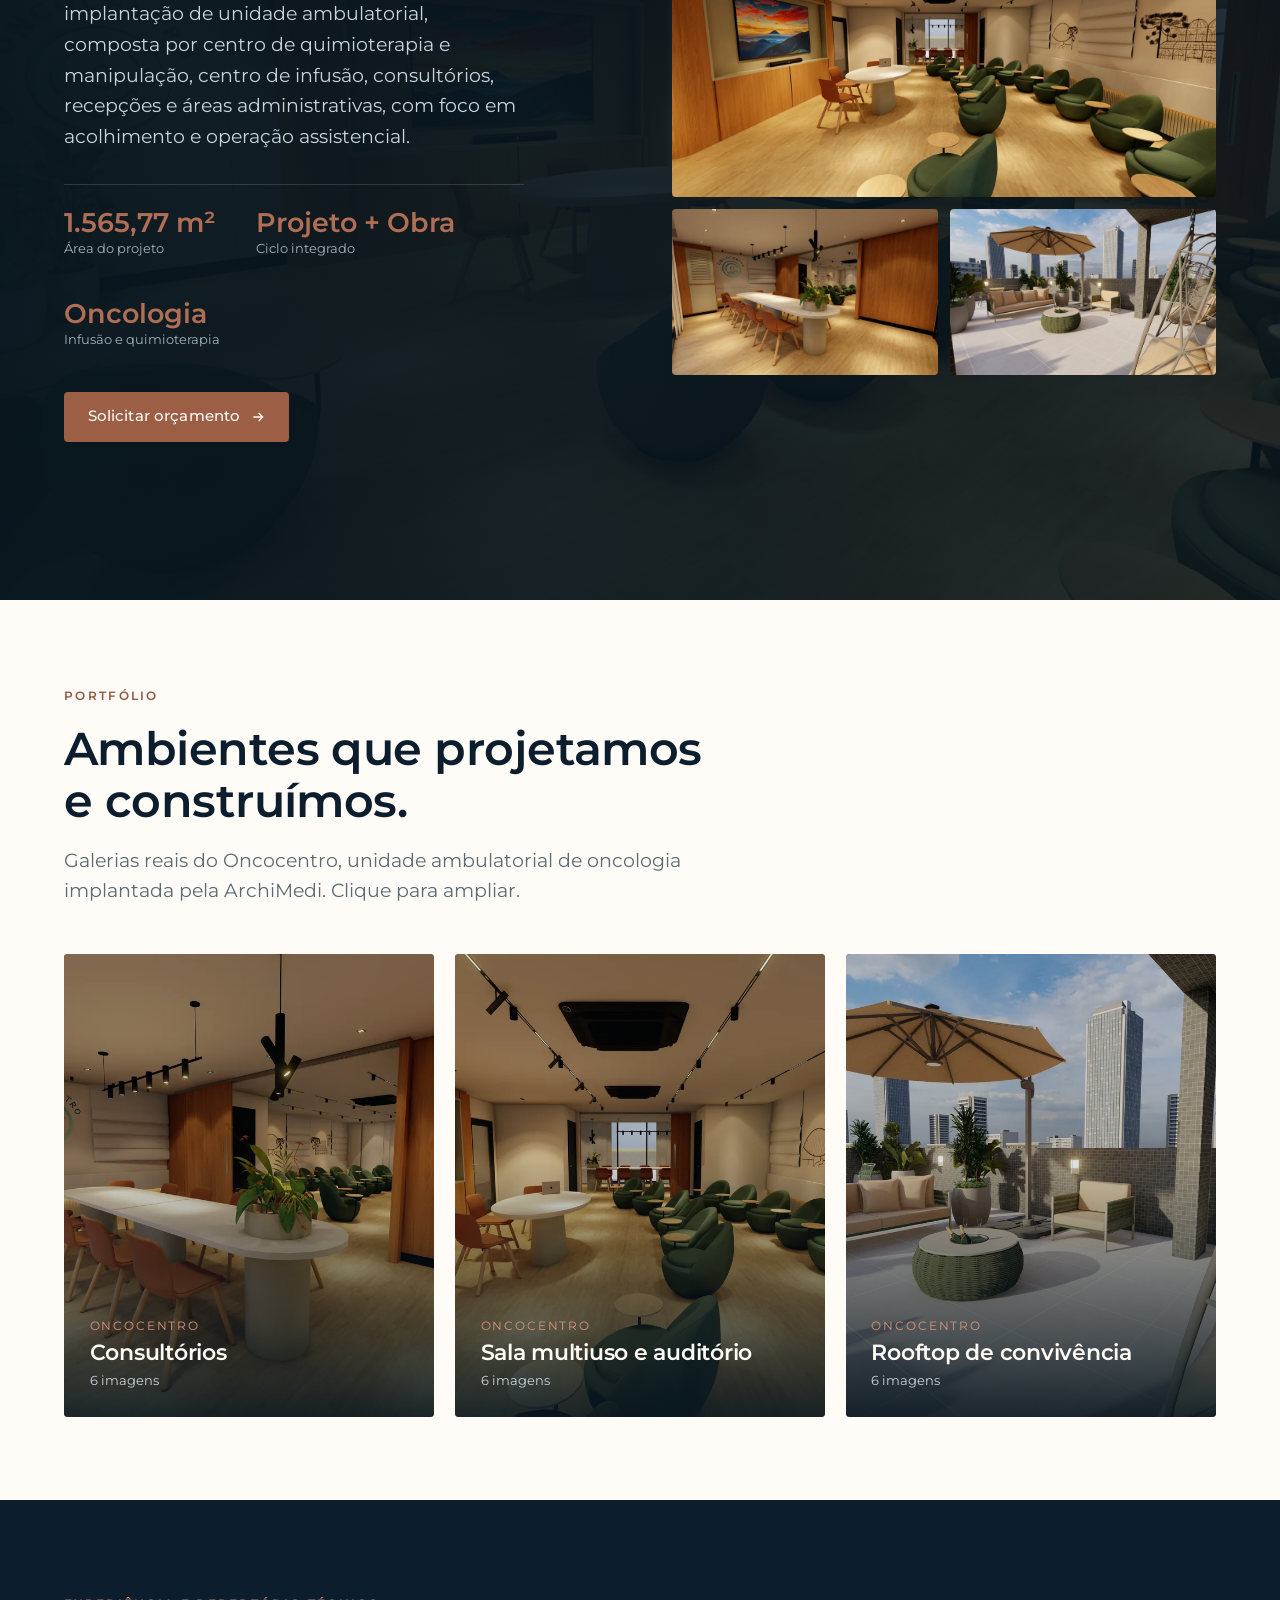
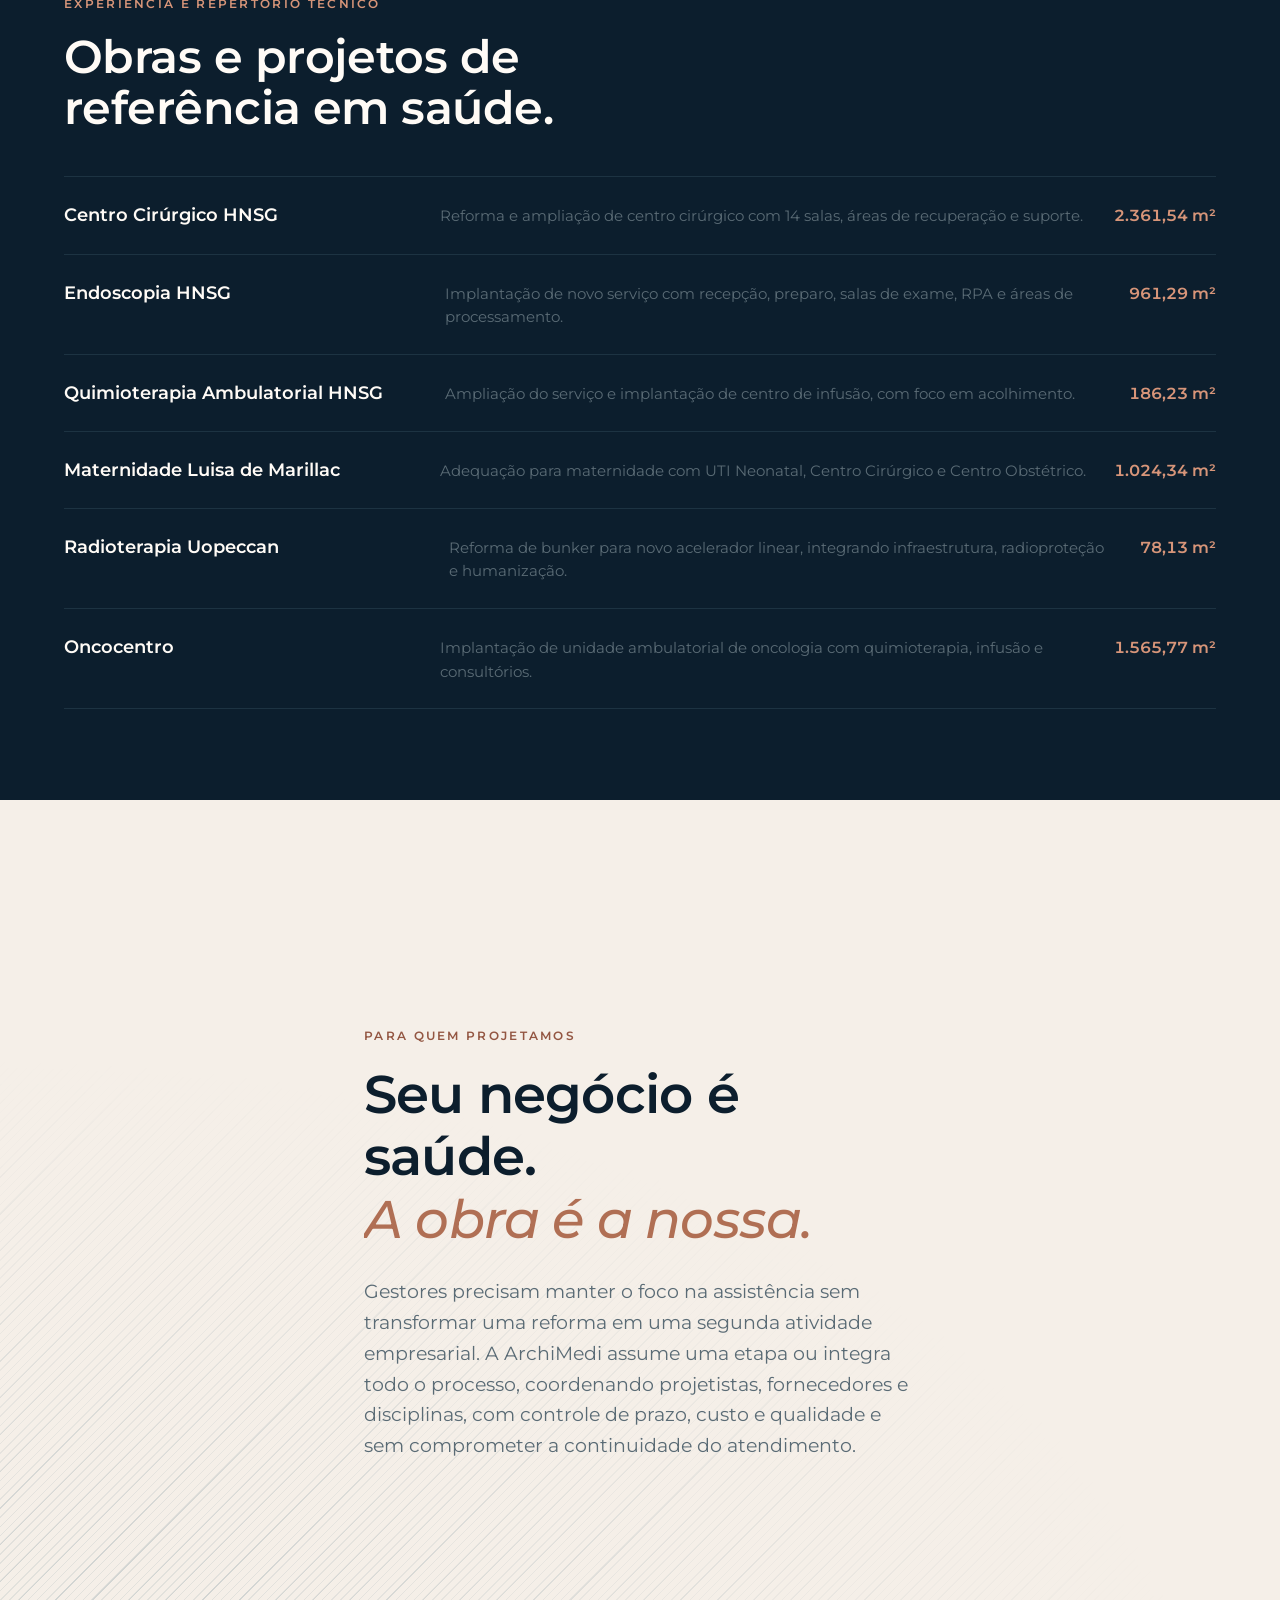
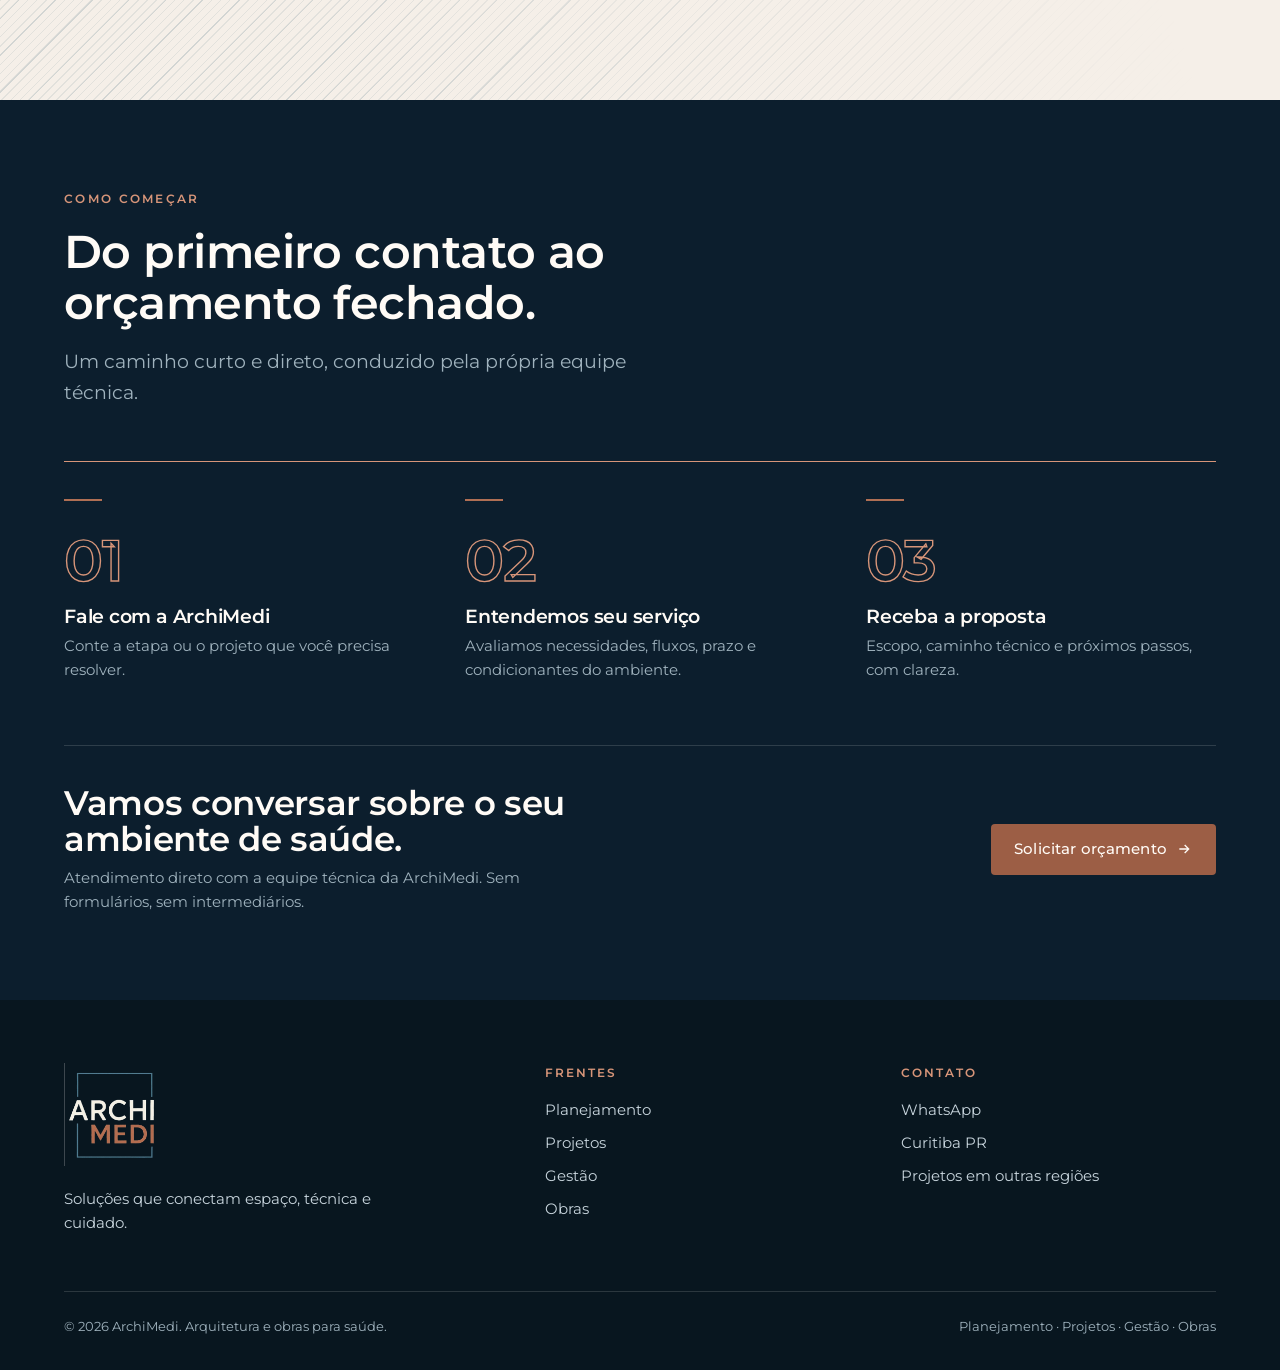
==== commit 740f2cf3: "ajuste(archimedi): troca a imagem da seção Ambientes por render do consultório Oncocentro — ClickUp " ====
--- a/public_html/index.html
+++ b/public_html/index.html
@@ -135,7 +135,7 @@
   <div class="container">
     <div class="split rev">
       <div class="split-media frame" data-reveal="img">
-        <img src="assets/img/ambientes.webp" alt="Consultório e sala técnica de ambiente de saúde">
+        <img src="assets/img/ambientes-consultorio.webp" alt="Consultório de ambiente de saúde projetado pela ArchiMedi, com mesa de atendimento e área de exame">
       </div>
       <div>
         <span class="eyebrow" data-reveal>Onde atuamos</span>
@@ -372,6 +372,6 @@
   document.querySelectorAll('[data-reveal]:not(.is-in),[data-word]:not(.is-in)').forEach(function(e){e.classList.add('is-in');});
 },3000);
 </script>
-<script src="js/app.js"></script>
+<script src="js/app.js?v=2"></script>
 </body>
 </html>
